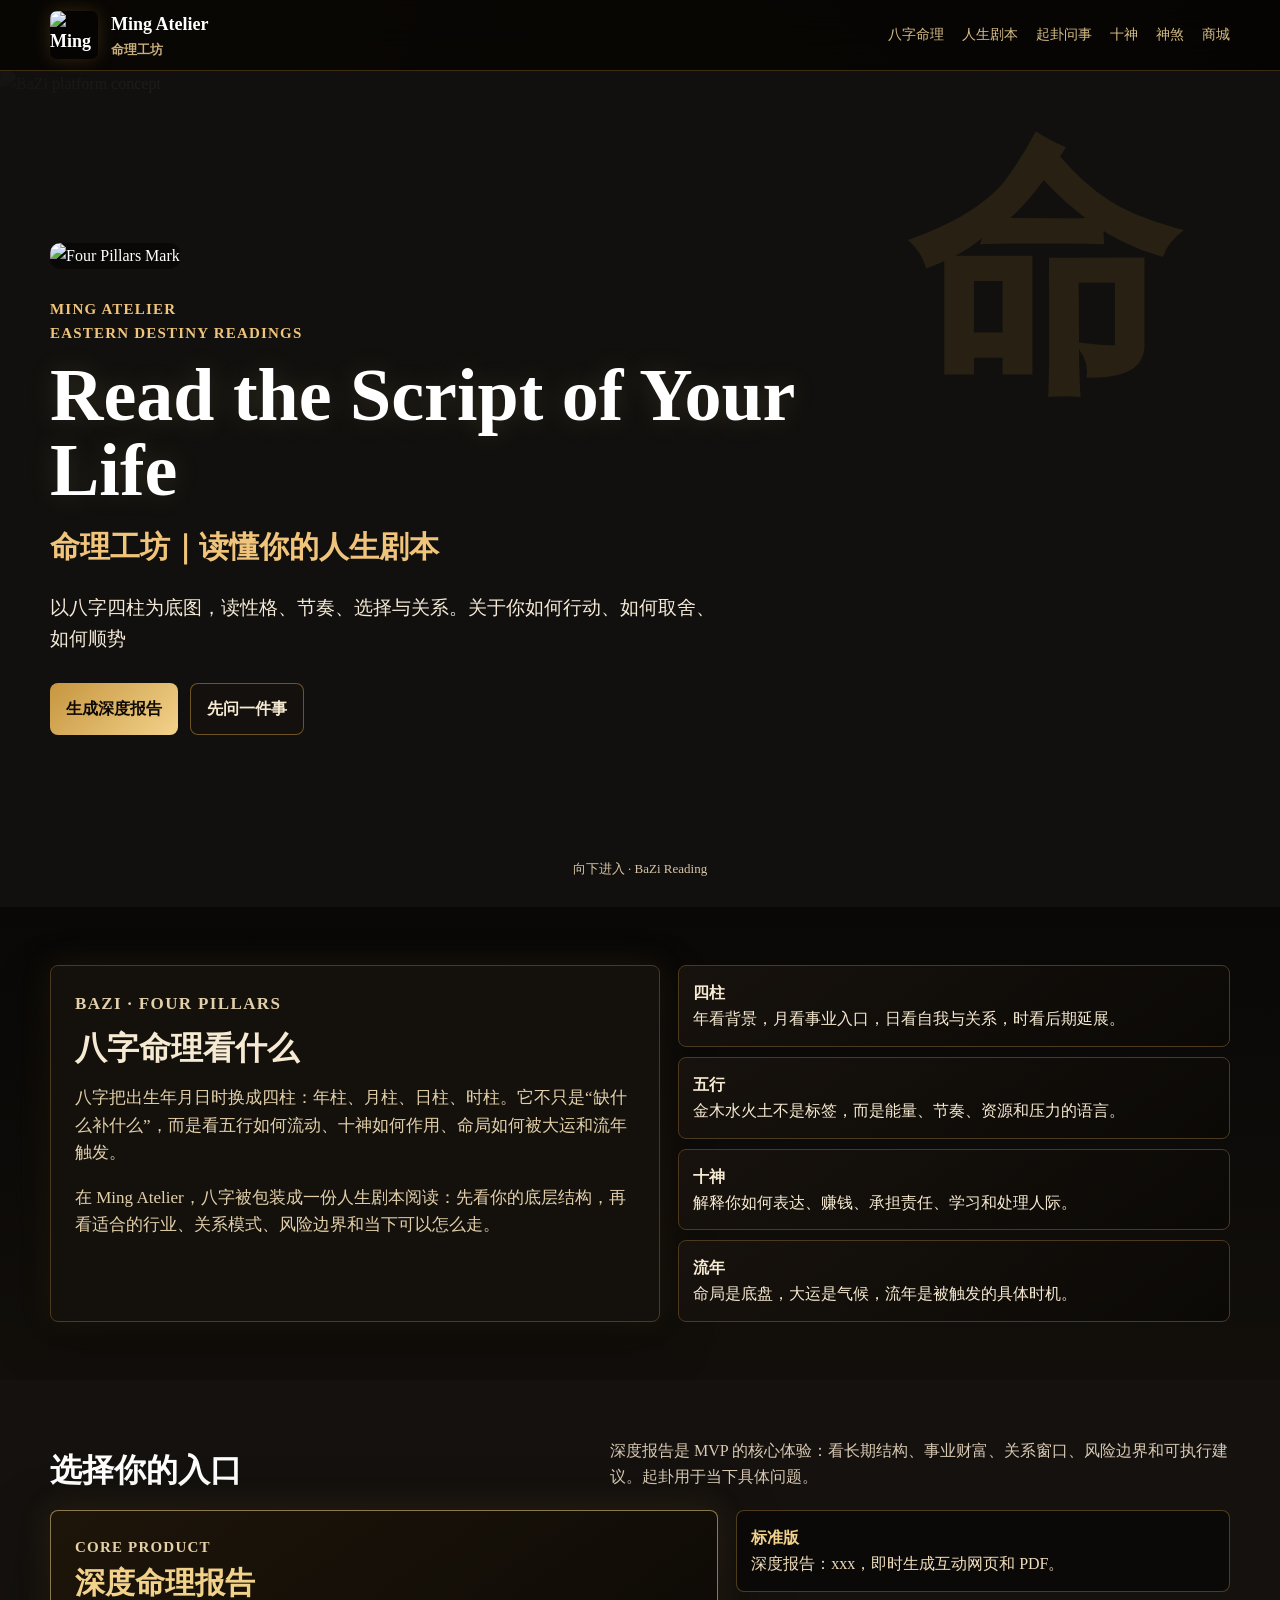
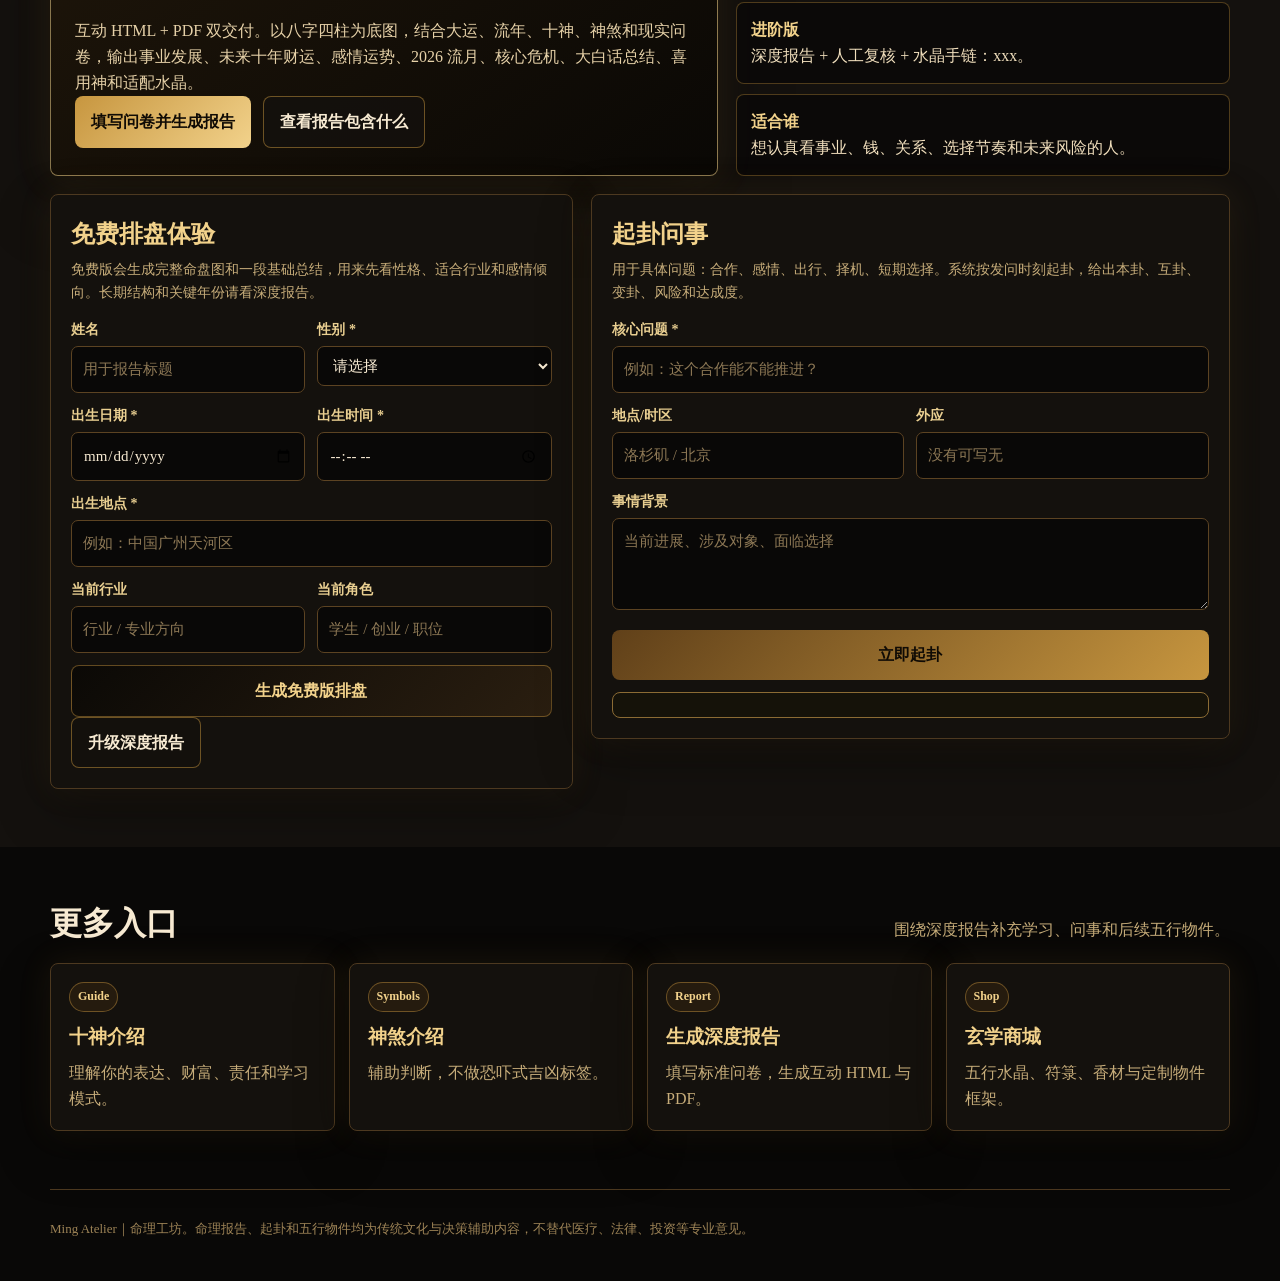
==== auto_report_app/static/index.html @ daffe499 "Polish divination and deep report entry" ====
<!doctype html>
<html lang="zh-CN">
<head>
  <meta charset="utf-8" />
  <meta name="viewport" content="width=device-width, initial-scale=1" />
  <title>Ming Atelier｜命理工坊</title>
  <style>
    :root{
      --ink:#f7ead2;--muted:#c7ad7a;--paper:#090807;--panel:#14110d;--line:#4d3920;
      --gold:#c7963f;--gold2:#f2d28b;--gold3:#7d5b28;--night:#050403;
      --shadow:0 20px 52px rgba(0,0,0,.34),0 0 34px rgba(199,150,63,.1)
    }
    *{box-sizing:border-box}html{scroll-behavior:smooth}
    body{margin:0;color:var(--ink);font-family:"Songti SC","STSong","Kaiti SC","KaiTi","Yu Mincho",serif;line-height:1.62;background:
      radial-gradient(circle at 20% 0%,rgba(199,150,63,.16),transparent 32%),
      radial-gradient(circle at 86% 18%,rgba(242,210,139,.08),transparent 28%),
      var(--paper)}
    a{color:inherit;text-decoration:none}.shell{width:min(1180px,calc(100% - 32px));margin:0 auto}
    .top{position:sticky;top:0;z-index:20;background:rgba(5,4,3,.86);backdrop-filter:blur(16px);border-bottom:1px solid rgba(199,150,63,.28)}
    .nav{min-height:70px;display:flex;align-items:center;justify-content:space-between;gap:18px}
    .brand{display:flex;align-items:center;gap:13px;font-weight:850;color:#fff;font-size:18px}.brand img{width:48px;height:48px;object-fit:contain;border-radius:7px;background:#050403;box-shadow:0 0 18px rgba(199,150,63,.22)}.brand small{display:block;color:var(--muted);font-size:13px}
    .links{display:flex;gap:18px;font-size:14px;color:#d9bf86}.links a:hover{color:var(--gold2)}
    .btn{border:0;border-radius:8px;min-height:46px;padding:12px 16px;display:inline-flex;align-items:center;justify-content:center;font:inherit;font-weight:850;cursor:pointer;transition:transform .24s ease,box-shadow .24s ease,border-color .24s ease}.btn:hover{transform:translateY(-2px);box-shadow:0 12px 28px rgba(199,150,63,.22)}.primary{background:linear-gradient(135deg,var(--gold),var(--gold2));color:#100b05}.secondary{background:rgba(20,17,13,.86);color:#f7ead2;border:1px solid rgba(199,150,63,.5)}.dark{background:linear-gradient(135deg,#0b0906,#2a1e10);color:#f2d28b;border:1px solid rgba(199,150,63,.45)}.warn{background:linear-gradient(135deg,#604019,#c7963f);color:#100b05}.btn:disabled{opacity:.62;cursor:not-allowed}
    .hero{min-height:720px;position:relative;overflow:hidden;background:#11100e;color:#fff}
    .hero:before{content:"";position:absolute;inset:0;background:linear-gradient(90deg,rgba(17,16,14,.96),rgba(17,16,14,.78) 48%,rgba(17,16,14,.18));z-index:1}
    .hero:after{content:"命";position:absolute;right:8%;top:8%;font-size:270px;line-height:1;color:rgba(185,138,58,.13);z-index:1;font-weight:900}
    .hero-bg{position:absolute;inset:0;width:100%;height:100%;object-fit:cover;opacity:.58;animation:slowVision 18s ease-in-out infinite alternate}
    .hero-inner{position:relative;z-index:2;min-height:720px;display:flex;align-items:center}
    .hero-copy{max-width:760px;animation:riseIn .9s ease both}.mark{width:92px;height:92px;object-fit:contain;border-radius:10px;background:#090807;margin-bottom:28px;animation:floatSigil 4.8s ease-in-out infinite}
    .eyebrow{margin:0 0 12px;color:#f0c47a;font-weight:850;font-size:15px;text-transform:uppercase;letter-spacing:.08em}
    h1{margin:0;font-size:74px;line-height:1.02;letter-spacing:0;font-family:"Songti SC","STSong","Kaiti SC","KaiTi",serif;text-shadow:0 0 28px rgba(242,210,139,.15)}.cn-title{margin:14px 0 0;font-size:30px;color:#f0c47a;font-weight:700}.lead{max-width:680px;margin:22px 0 28px;color:#f5ead8;font-size:19px}
    .actions{display:flex;gap:12px;flex-wrap:wrap}.scroll-hint{position:absolute;z-index:2;left:50%;bottom:28px;transform:translateX(-50%);color:#d7c5a7;font-size:13px}
    section{padding:58px 0}.section-head{display:flex;justify-content:space-between;align-items:end;gap:20px;margin-bottom:20px}h2{font-size:32px;line-height:1.18;margin:0}.section-head p{margin:0;max-width:620px;color:var(--muted)}
    .intro-band{background:linear-gradient(180deg,#090807,#120f0b)}
    .intro-grid{display:grid;grid-template-columns:1.05fr .95fr;gap:18px;align-items:stretch}
    .intro-panel,.window,.card,.record-panel{background:var(--panel);border:1px solid var(--line);border-radius:8px;box-shadow:var(--shadow)}
    .intro-panel{padding:24px}.intro-panel p{color:#e3d0aa;font-size:17px}.principles{display:grid;gap:10px}.principles div{padding:14px;border:1px solid var(--line);border-radius:8px;background:linear-gradient(145deg,#17120d,#0b0906);color:#f7ead2;transition:transform .24s ease,border-color .24s ease}.principles div:hover{transform:translateY(-3px);border-color:var(--gold)}
    .experience{background:#14110e;color:#fff;position:relative;overflow:hidden}.experience:before{content:"";position:absolute;inset:0;background:url('/assets/bazi-standalone-site-concept.png') center/cover;opacity:.18}.experience>.shell{position:relative;z-index:1}.experience .section-head p{color:#d8c9b4}
    .deep-spotlight{display:grid;grid-template-columns:1.15fr .85fr;gap:18px;align-items:stretch;margin-bottom:18px}.deep-main{padding:24px;border:1px solid rgba(242,210,139,.54);border-radius:8px;background:linear-gradient(145deg,rgba(31,22,10,.96),rgba(10,8,5,.96));box-shadow:0 24px 70px rgba(0,0,0,.42),0 0 34px rgba(199,150,63,.16)}.deep-main h3{margin:0 0 10px;color:#f2d28b;font-size:30px}.deep-main p{margin:0;color:#e6d1a8}.deep-list{display:grid;gap:10px}.deep-list div{padding:14px;border:1px solid rgba(199,150,63,.36);border-radius:8px;background:rgba(9,8,7,.72);color:#f1dfbd}.deep-list b{color:#f2d28b}.windows{display:grid;grid-template-columns:.9fr 1.1fr;gap:18px;align-items:start}.window{padding:20px;color:var(--ink);transition:transform .24s ease,border-color .24s ease}.window:hover{transform:translateY(-4px);border-color:var(--gold)}.window h3{font-size:24px;margin:0 0 6px;color:var(--gold2)}.hint{margin:0 0 14px;color:var(--muted);font-size:14px}
    .fields{display:grid;grid-template-columns:1fr 1fr;gap:12px}.full{grid-column:1/-1}label{display:block;font-weight:780;margin:0 0 5px;font-size:14px;color:#e9cf91}input,select,textarea{width:100%;border:1px solid #5c4322;border-radius:7px;padding:10px 11px;background:#090807;color:#f7ead2;font:inherit;font-size:15px}input::placeholder,textarea::placeholder{color:#8d7855}textarea{min-height:92px;resize:vertical}
    .result,.error{display:none;margin-top:12px;border-radius:8px;padding:12px;font-size:14px}.result{background:#151209;border:1px solid #8b6b34;color:#f2d28b}.error{background:#25100b;border:1px solid #8b4c36;color:#e9b19c}.oracle-output{display:grid;gap:7px}
    .support{display:grid;grid-template-columns:repeat(4,1fr);gap:14px}.card{padding:18px;transition:transform .24s ease,border-color .24s ease}.card:hover{transform:translateY(-4px);border-color:var(--gold)}.tag{display:inline-flex;padding:4px 8px;border-radius:999px;background:#251b0e;color:#f2d28b;border:1px solid rgba(199,150,63,.45);font-weight:800;font-size:12px;margin-bottom:10px}.card h3{margin:0 0 8px;color:#f2d28b}.card p{margin:0;color:var(--muted)}
    .records{display:grid;gap:8px}.record{padding:10px;border:1px solid var(--line);border-radius:7px;background:#0c0906;font-size:14px}.record small{display:block;color:var(--muted)}
    footer{padding:28px 0 42px;color:#9d8356;border-top:1px solid var(--line);font-size:13px}
    @keyframes slowVision{from{transform:scale(1)}to{transform:scale(1.06) translate3d(-1%,0,0)}}@keyframes floatSigil{0%,100%{transform:translateY(0)}50%{transform:translateY(-8px)}}@keyframes riseIn{from{opacity:0;transform:translateY(18px)}to{opacity:1;transform:translateY(0)}}
    @media(max-width:980px){.links{display:none}h1{font-size:48px}.hero,.hero-inner{min-height:620px}.intro-grid,.deep-spotlight,.windows,.support{grid-template-columns:1fr}.fields{grid-template-columns:1fr}.section-head{display:block}.section-head p{margin-top:8px}}
    @media(max-width:620px){.shell{width:calc(100% - 24px)}.hero,.hero-inner{min-height:560px}.brand{font-size:16px}.brand img{width:44px;height:44px}.mark{width:72px;height:72px}h1{font-size:39px}.cn-title{font-size:22px}.lead{font-size:16px}.hero:after{font-size:180px;right:-10%;top:10%}}
  </style>
</head>
<body>
  <header class="top">
    <nav class="shell nav">
      <a class="brand" href="/">
        <img src="/assets/ming-four-pillars-mark.png" alt="Ming Atelier Four Pillars mark">
        <span>Ming Atelier<small>命理工坊</small></span>
      </a>
      <div class="links">
        <a href="#bazi">八字命理</a>
        <a href="#experience">人生剧本</a>
        <a href="#oracle">起卦问事</a>
        <a href="/ten-gods.html">十神</a>
        <a href="/shensha.html">神煞</a>
        <a href="/shop.html">商城</a>
      </div>
    </nav>
  </header>

  <main>
    <section class="hero" id="entry">
      <img class="hero-bg" src="/assets/bazi-standalone-site-concept.png" alt="BaZi platform concept">
      <div class="shell hero-inner">
        <div class="hero-copy">
          <img class="mark" src="/assets/ming-four-pillars-mark.png" alt="Four Pillars Mark">
          <p class="eyebrow">Ming Atelier<br>Eastern Destiny Readings</p>
          <h1>Read the Script of Your Life</h1>
          <div class="cn-title">命理工坊｜读懂你的人生剧本</div>
          <p class="lead">以八字四柱为底图，读性格、节奏、选择与关系。关于你如何行动、如何取舍、如何顺势</p>
          <div class="actions">
            <a class="btn primary" href="/questionnaire.html">生成深度报告</a>
            <a class="btn secondary" href="#oracle">先问一件事</a>
          </div>
        </div>
      </div>
      <div class="scroll-hint">向下进入 · BaZi Reading</div>
    </section>

    <section class="intro-band" id="bazi">
      <div class="shell intro-grid">
        <article class="intro-panel">
          <p class="eyebrow">BaZi · Four Pillars</p>
          <h2>八字命理看什么</h2>
          <p>八字把出生年月日时换成四柱：年柱、月柱、日柱、时柱。它不只是“缺什么补什么”，而是看五行如何流动、十神如何作用、命局如何被大运和流年触发。</p>
          <p>在 Ming Atelier，八字被包装成一份人生剧本阅读：先看你的底层结构，再看适合的行业、关系模式、风险边界和当下可以怎么走。</p>
        </article>
        <div class="principles">
          <div><strong>四柱</strong><br>年看背景，月看事业入口，日看自我与关系，时看后期延展。</div>
          <div><strong>五行</strong><br>金木水火土不是标签，而是能量、节奏、资源和压力的语言。</div>
          <div><strong>十神</strong><br>解释你如何表达、赚钱、承担责任、学习和处理人际。</div>
          <div><strong>流年</strong><br>命局是底盘，大运是气候，流年是被触发的具体时机。</div>
        </div>
      </div>
    </section>

    <section class="experience" id="experience">
      <div class="shell">
        <div class="section-head">
          <h2>选择你的入口</h2>
          <p>深度报告是 MVP 的核心体验：看长期结构、事业财富、关系窗口、风险边界和可执行建议。起卦用于当下具体问题。</p>
        </div>
        <div class="deep-spotlight">
          <article class="deep-main">
            <p class="eyebrow">Core Product</p>
            <h3>深度命理报告</h3>
            <p>互动 HTML + PDF 双交付。以八字四柱为底图，结合大运、流年、十神、神煞和现实问卷，输出事业发展、未来十年财运、感情运势、2026 流月、核心危机、大白话总结、喜用神和适配水晶。</p>
            <div class="actions">
              <a class="btn primary" href="/questionnaire.html">填写问卷并生成报告</a>
              <a class="btn secondary" href="/deep-report.html">查看报告包含什么</a>
            </div>
          </article>
          <div class="deep-list">
            <div><b>标准版</b><br>深度报告：xxx，即时生成互动网页和 PDF。</div>
            <div><b>进阶版</b><br>深度报告 + 人工复核 + 水晶手链：xxx。</div>
            <div><b>适合谁</b><br>想认真看事业、钱、关系、选择节奏和未来风险的人。</div>
          </div>
        </div>
        <div class="windows">
          <div class="window">
            <h3>免费排盘体验</h3>
            <p class="hint">免费版会生成完整命盘图和一段基础总结，用来先看性格、适合行业和感情倾向。长期结构和关键年份请看深度报告。</p>
            <form id="reportForm" class="fields">
              <div><label>姓名</label><input name="name" placeholder="用于报告标题"></div>
              <div><label>性别 *</label><select name="gender" required><option value="">请选择</option><option>男</option><option>女</option></select></div>
              <div><label>出生日期 *</label><input type="date" name="birthDate" required></div>
              <div><label>出生时间 *</label><input type="time" name="birthTime" step="60" required></div>
              <div class="full"><label>出生地点 *</label><input name="birthPlace" required placeholder="例如：中国广州天河区"></div>
              <div><label>当前行业</label><input name="industry" placeholder="行业 / 专业方向"></div>
              <div><label>当前角色</label><input name="role" placeholder="学生 / 创业 / 职位"></div>
              <button id="reportSubmit" class="btn dark full" type="submit">生成免费版排盘</button>
            </form>
            <div class="error" id="reportError"></div>
            <div class="result" id="reportResult">
              <a id="pdfLink" href="#" target="_blank" rel="noopener">打开 / 下载免费版 PDF</a><br>
              <a id="chartLink" href="#" target="_blank" rel="noopener">查看命盘图</a>
            </div>
            <div class="actions">
              <a class="btn secondary" href="/questionnaire.html">升级深度报告</a>
            </div>
          </div>

          <div class="window" id="oracle">
            <h3>起卦问事</h3>
            <p class="hint">用于具体问题：合作、感情、出行、择机、短期选择。系统按发问时刻起卦，给出本卦、互卦、变卦、风险和达成度。</p>
            <form id="oracleForm" class="fields">
              <div class="full"><label>核心问题 *</label><input name="question" required placeholder="例如：这个合作能不能推进？"></div>
              <div><label>地点/时区</label><input name="location" placeholder="洛杉矶 / 北京"></div>
              <div><label>外应</label><input name="omen" placeholder="没有可写无"></div>
              <div class="full"><label>事情背景</label><textarea name="background" placeholder="当前进展、涉及对象、面临选择"></textarea></div>
              <button id="oracleSubmit" class="btn warn full" type="submit">立即起卦</button>
            </form>
            <div class="error" id="oracleError"></div>
            <div class="result oracle-output" id="oracleResult"></div>
          </div>
        </div>
      </div>
    </section>

    <section>
      <div class="shell">
        <div class="section-head">
          <h2>更多入口</h2>
          <p>围绕深度报告补充学习、问事和后续五行物件。</p>
        </div>
        <div class="support">
          <a class="card" href="/ten-gods.html"><span class="tag">Guide</span><h3>十神介绍</h3><p>理解你的表达、财富、责任和学习模式。</p></a>
          <a class="card" href="/shensha.html"><span class="tag">Symbols</span><h3>神煞介绍</h3><p>辅助判断，不做恐吓式吉凶标签。</p></a>
          <a class="card" href="/questionnaire.html"><span class="tag">Report</span><h3>生成深度报告</h3><p>填写标准问卷，生成互动 HTML 与 PDF。</p></a>
          <a class="card" href="/shop.html"><span class="tag">Shop</span><h3>玄学商城</h3><p>五行水晶、符箓、香材与定制物件框架。</p></a>
        </div>
      </div>
    </section>

  </main>

  <footer class="shell">Ming Atelier｜命理工坊。命理报告、起卦和五行物件均为传统文化与决策辅助内容，不替代医疗、法律、投资等专业意见。</footer>

  <script>
    const $ = id => document.getElementById(id);
    async function postJson(url, payload) {
      const res = await fetch(url, { method: 'POST', headers: { 'Content-Type': 'application/json' }, body: JSON.stringify(payload) });
      const data = await res.json();
      if (!res.ok || !data.ok) throw new Error(data.error || '请求失败');
      return data;
    }
    $('reportForm').addEventListener('submit', async e => {
      e.preventDefault();
      $('reportError').style.display = 'none';
      $('reportResult').style.display = 'none';
      $('reportSubmit').disabled = true;
      $('reportSubmit').textContent = '生成中...';
      const payload = Object.fromEntries(new FormData(e.target).entries());
      payload.calendar = '阳历';
      try {
        const data = await postJson('/api/report', payload);
        $('pdfLink').href = data.pdfUrl;
        $('chartLink').href = data.chartUrl;
        $('reportResult').style.display = 'block';
      } catch (err) {
        $('reportError').textContent = err.message;
        $('reportError').style.display = 'block';
      } finally {
        $('reportSubmit').disabled = false;
        $('reportSubmit').textContent = '生成免费版排盘';
      }
    });
    $('oracleForm').addEventListener('submit', async e => {
      e.preventDefault();
      $('oracleError').style.display = 'none';
      $('oracleResult').style.display = 'none';
      $('oracleSubmit').disabled = true;
      $('oracleSubmit').textContent = '起卦中...';
      try {
        const data = await postJson('/api/divination', Object.fromEntries(new FormData(e.target).entries()));
        const r = data.result;
        const esc = value => String(value || '').replace(/[&<>"']/g, m => ({'&':'&amp;','<':'&lt;','>':'&gt;','"':'&quot;',"'":'&#39;'}[m]));
        const list = items => (items || []).map(item => `<li>${esc(item)}</li>`).join('');
        $('oracleResult').innerHTML = `<strong>判断：${esc(r.verdict)}｜${esc(r.verdictTone)}</strong><span>${esc(r.summary)}</span><span>卦象：${esc(r.baseHexagram)}，${esc(r.movingLine)}爻动，互卦${esc(r.mutualHexagram)}，变${esc(r.changedHexagram)}</span><span>体用：${esc(r.body)} / ${esc(r.use)}；${esc(r.relation)}。${esc(r.relationText)}</span><span>达成度：${esc(r.success)}；风险：${esc(r.risk)}；置信度：${esc(r.confidence)}</span><span>行动窗口：${esc(r.actionWindow)}</span><span>${esc(r.questionReading||r.summary)}</span><b>行动建议</b><ul>${list(r.advice)}</ul><b>风险边界</b><ul>${list(r.riskPoints)}</ul>`;
        $('oracleResult').style.display = 'grid';
      } catch (err) {
        $('oracleError').textContent = err.message;
        $('oracleError').style.display = 'block';
      } finally {
        $('oracleSubmit').disabled = false;
        $('oracleSubmit').textContent = '立即起卦';
      }
    });
  </script>
</body>
</html>
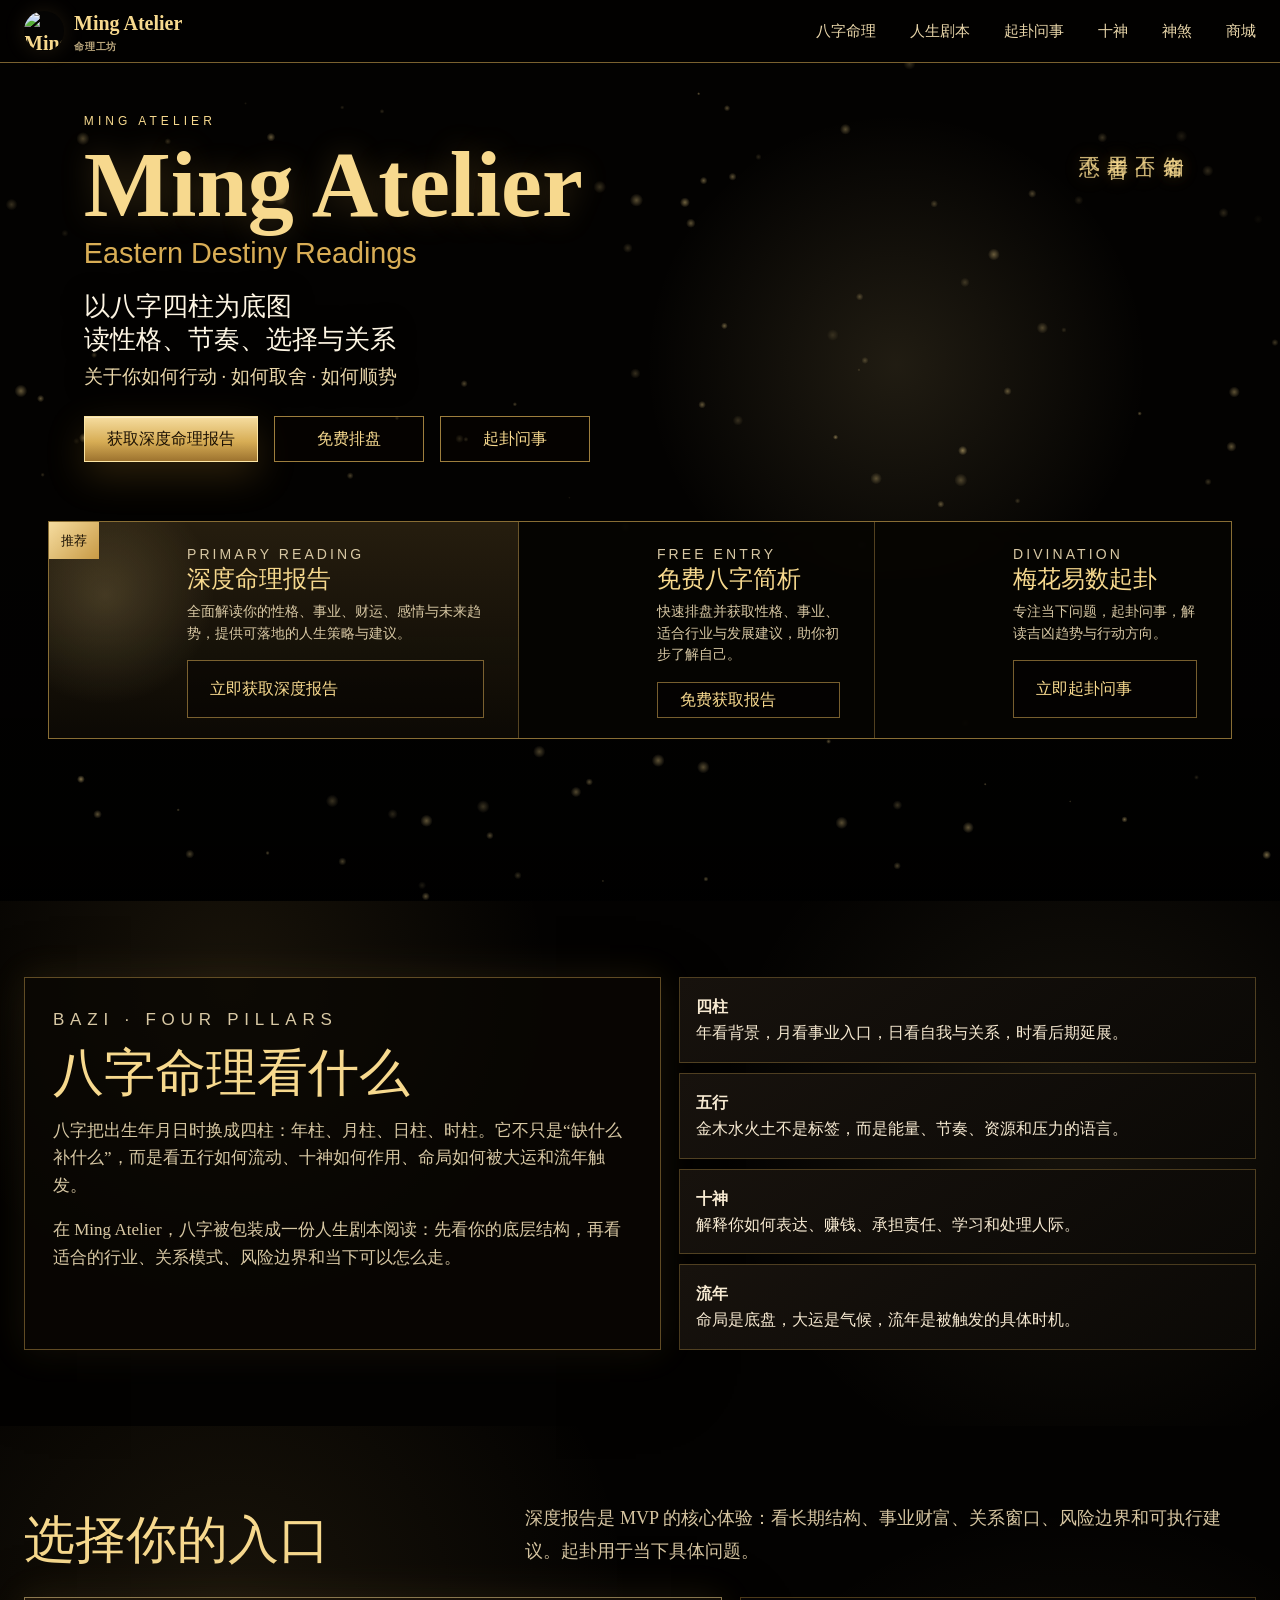
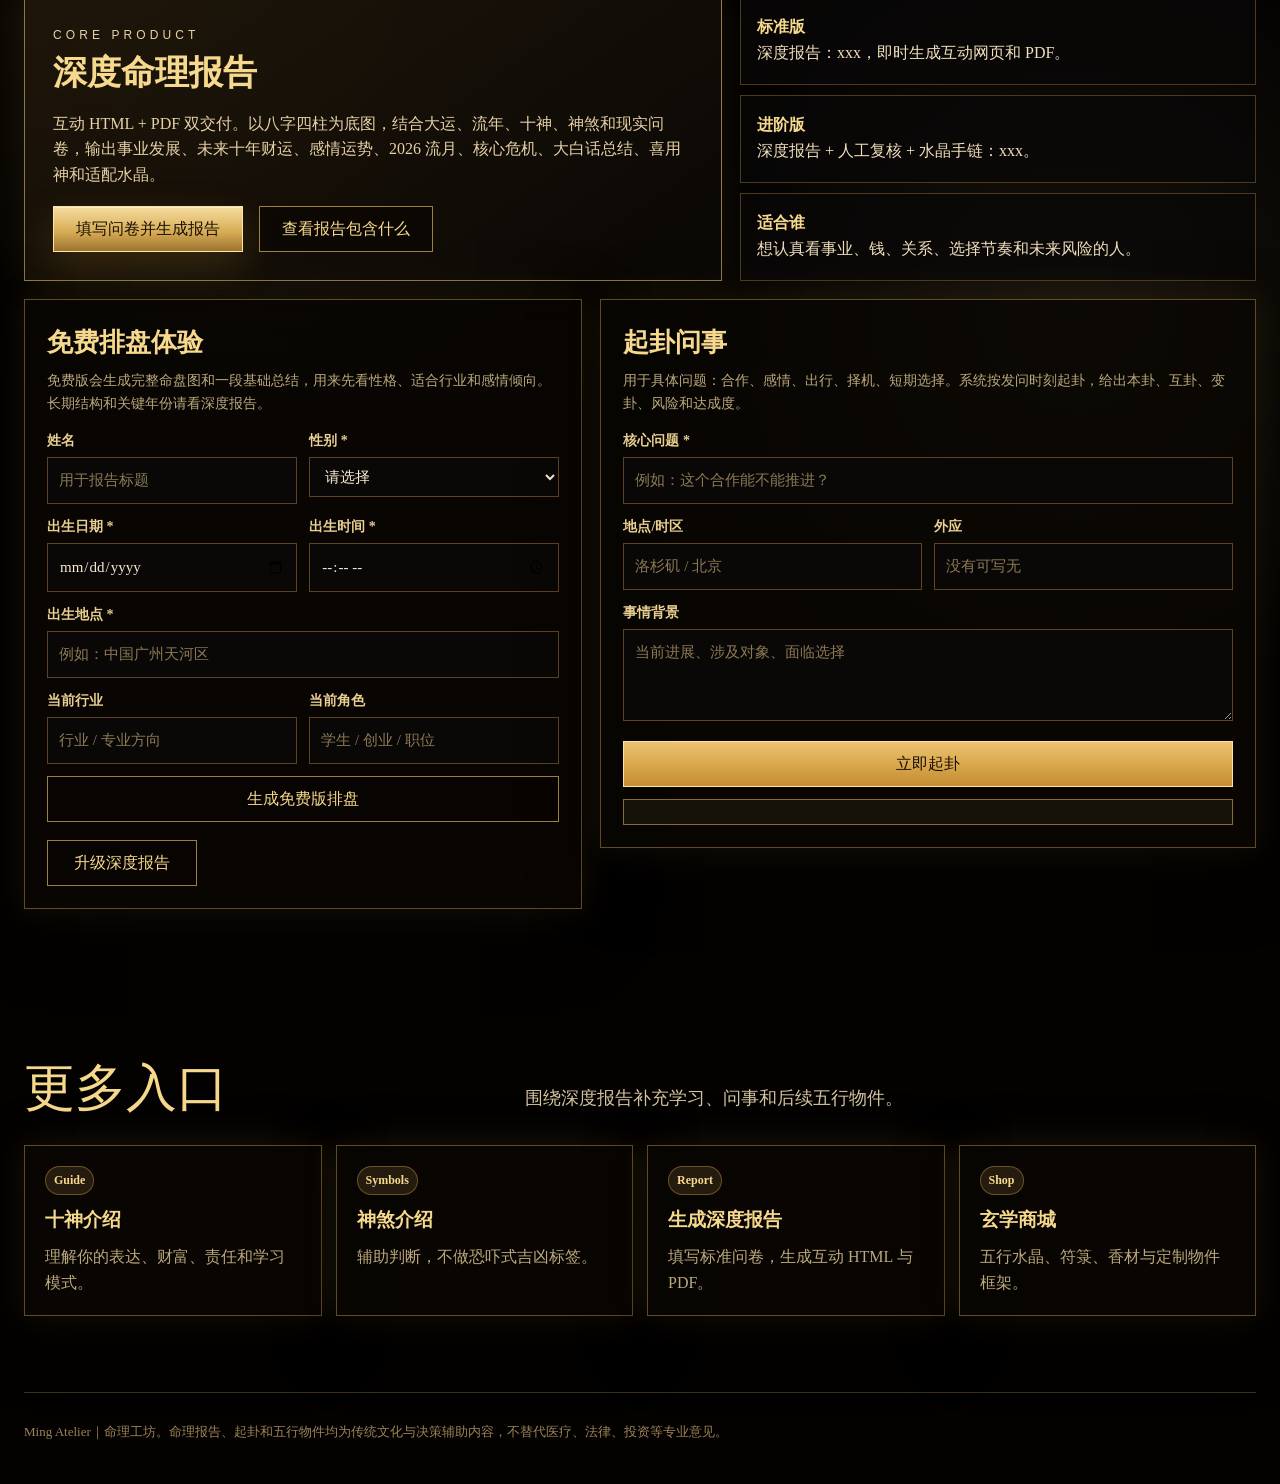
==== commit f5f14478: "Update Ming Atelier MVP visual design" ====
--- a/auto_report_app/static/index.html
+++ b/auto_report_app/static/index.html
@@ -5,46 +5,18 @@
   <meta name="viewport" content="width=device-width, initial-scale=1" />
   <title>Ming Atelier｜命理工坊</title>
   <style>
-    :root{
-      --ink:#f7ead2;--muted:#c7ad7a;--paper:#090807;--panel:#14110d;--line:#4d3920;
-      --gold:#c7963f;--gold2:#f2d28b;--gold3:#7d5b28;--night:#050403;
-      --shadow:0 20px 52px rgba(0,0,0,.34),0 0 34px rgba(199,150,63,.1)
-    }
-    *{box-sizing:border-box}html{scroll-behavior:smooth}
-    body{margin:0;color:var(--ink);font-family:"Songti SC","STSong","Kaiti SC","KaiTi","Yu Mincho",serif;line-height:1.62;background:
-      radial-gradient(circle at 20% 0%,rgba(199,150,63,.16),transparent 32%),
-      radial-gradient(circle at 86% 18%,rgba(242,210,139,.08),transparent 28%),
-      var(--paper)}
-    a{color:inherit;text-decoration:none}.shell{width:min(1180px,calc(100% - 32px));margin:0 auto}
-    .top{position:sticky;top:0;z-index:20;background:rgba(5,4,3,.86);backdrop-filter:blur(16px);border-bottom:1px solid rgba(199,150,63,.28)}
-    .nav{min-height:70px;display:flex;align-items:center;justify-content:space-between;gap:18px}
-    .brand{display:flex;align-items:center;gap:13px;font-weight:850;color:#fff;font-size:18px}.brand img{width:48px;height:48px;object-fit:contain;border-radius:7px;background:#050403;box-shadow:0 0 18px rgba(199,150,63,.22)}.brand small{display:block;color:var(--muted);font-size:13px}
-    .links{display:flex;gap:18px;font-size:14px;color:#d9bf86}.links a:hover{color:var(--gold2)}
-    .btn{border:0;border-radius:8px;min-height:46px;padding:12px 16px;display:inline-flex;align-items:center;justify-content:center;font:inherit;font-weight:850;cursor:pointer;transition:transform .24s ease,box-shadow .24s ease,border-color .24s ease}.btn:hover{transform:translateY(-2px);box-shadow:0 12px 28px rgba(199,150,63,.22)}.primary{background:linear-gradient(135deg,var(--gold),var(--gold2));color:#100b05}.secondary{background:rgba(20,17,13,.86);color:#f7ead2;border:1px solid rgba(199,150,63,.5)}.dark{background:linear-gradient(135deg,#0b0906,#2a1e10);color:#f2d28b;border:1px solid rgba(199,150,63,.45)}.warn{background:linear-gradient(135deg,#604019,#c7963f);color:#100b05}.btn:disabled{opacity:.62;cursor:not-allowed}
-    .hero{min-height:720px;position:relative;overflow:hidden;background:#11100e;color:#fff}
-    .hero:before{content:"";position:absolute;inset:0;background:linear-gradient(90deg,rgba(17,16,14,.96),rgba(17,16,14,.78) 48%,rgba(17,16,14,.18));z-index:1}
-    .hero:after{content:"命";position:absolute;right:8%;top:8%;font-size:270px;line-height:1;color:rgba(185,138,58,.13);z-index:1;font-weight:900}
-    .hero-bg{position:absolute;inset:0;width:100%;height:100%;object-fit:cover;opacity:.58;animation:slowVision 18s ease-in-out infinite alternate}
-    .hero-inner{position:relative;z-index:2;min-height:720px;display:flex;align-items:center}
-    .hero-copy{max-width:760px;animation:riseIn .9s ease both}.mark{width:92px;height:92px;object-fit:contain;border-radius:10px;background:#090807;margin-bottom:28px;animation:floatSigil 4.8s ease-in-out infinite}
-    .eyebrow{margin:0 0 12px;color:#f0c47a;font-weight:850;font-size:15px;text-transform:uppercase;letter-spacing:.08em}
-    h1{margin:0;font-size:74px;line-height:1.02;letter-spacing:0;font-family:"Songti SC","STSong","Kaiti SC","KaiTi",serif;text-shadow:0 0 28px rgba(242,210,139,.15)}.cn-title{margin:14px 0 0;font-size:30px;color:#f0c47a;font-weight:700}.lead{max-width:680px;margin:22px 0 28px;color:#f5ead8;font-size:19px}
-    .actions{display:flex;gap:12px;flex-wrap:wrap}.scroll-hint{position:absolute;z-index:2;left:50%;bottom:28px;transform:translateX(-50%);color:#d7c5a7;font-size:13px}
-    section{padding:58px 0}.section-head{display:flex;justify-content:space-between;align-items:end;gap:20px;margin-bottom:20px}h2{font-size:32px;line-height:1.18;margin:0}.section-head p{margin:0;max-width:620px;color:var(--muted)}
-    .intro-band{background:linear-gradient(180deg,#090807,#120f0b)}
-    .intro-grid{display:grid;grid-template-columns:1.05fr .95fr;gap:18px;align-items:stretch}
-    .intro-panel,.window,.card,.record-panel{background:var(--panel);border:1px solid var(--line);border-radius:8px;box-shadow:var(--shadow)}
-    .intro-panel{padding:24px}.intro-panel p{color:#e3d0aa;font-size:17px}.principles{display:grid;gap:10px}.principles div{padding:14px;border:1px solid var(--line);border-radius:8px;background:linear-gradient(145deg,#17120d,#0b0906);color:#f7ead2;transition:transform .24s ease,border-color .24s ease}.principles div:hover{transform:translateY(-3px);border-color:var(--gold)}
-    .experience{background:#14110e;color:#fff;position:relative;overflow:hidden}.experience:before{content:"";position:absolute;inset:0;background:url('/assets/bazi-standalone-site-concept.png') center/cover;opacity:.18}.experience>.shell{position:relative;z-index:1}.experience .section-head p{color:#d8c9b4}
-    .deep-spotlight{display:grid;grid-template-columns:1.15fr .85fr;gap:18px;align-items:stretch;margin-bottom:18px}.deep-main{padding:24px;border:1px solid rgba(242,210,139,.54);border-radius:8px;background:linear-gradient(145deg,rgba(31,22,10,.96),rgba(10,8,5,.96));box-shadow:0 24px 70px rgba(0,0,0,.42),0 0 34px rgba(199,150,63,.16)}.deep-main h3{margin:0 0 10px;color:#f2d28b;font-size:30px}.deep-main p{margin:0;color:#e6d1a8}.deep-list{display:grid;gap:10px}.deep-list div{padding:14px;border:1px solid rgba(199,150,63,.36);border-radius:8px;background:rgba(9,8,7,.72);color:#f1dfbd}.deep-list b{color:#f2d28b}.windows{display:grid;grid-template-columns:.9fr 1.1fr;gap:18px;align-items:start}.window{padding:20px;color:var(--ink);transition:transform .24s ease,border-color .24s ease}.window:hover{transform:translateY(-4px);border-color:var(--gold)}.window h3{font-size:24px;margin:0 0 6px;color:var(--gold2)}.hint{margin:0 0 14px;color:var(--muted);font-size:14px}
-    .fields{display:grid;grid-template-columns:1fr 1fr;gap:12px}.full{grid-column:1/-1}label{display:block;font-weight:780;margin:0 0 5px;font-size:14px;color:#e9cf91}input,select,textarea{width:100%;border:1px solid #5c4322;border-radius:7px;padding:10px 11px;background:#090807;color:#f7ead2;font:inherit;font-size:15px}input::placeholder,textarea::placeholder{color:#8d7855}textarea{min-height:92px;resize:vertical}
-    .result,.error{display:none;margin-top:12px;border-radius:8px;padding:12px;font-size:14px}.result{background:#151209;border:1px solid #8b6b34;color:#f2d28b}.error{background:#25100b;border:1px solid #8b4c36;color:#e9b19c}.oracle-output{display:grid;gap:7px}
-    .support{display:grid;grid-template-columns:repeat(4,1fr);gap:14px}.card{padding:18px;transition:transform .24s ease,border-color .24s ease}.card:hover{transform:translateY(-4px);border-color:var(--gold)}.tag{display:inline-flex;padding:4px 8px;border-radius:999px;background:#251b0e;color:#f2d28b;border:1px solid rgba(199,150,63,.45);font-weight:800;font-size:12px;margin-bottom:10px}.card h3{margin:0 0 8px;color:#f2d28b}.card p{margin:0;color:var(--muted)}
-    .records{display:grid;gap:8px}.record{padding:10px;border:1px solid var(--line);border-radius:7px;background:#0c0906;font-size:14px}.record small{display:block;color:var(--muted)}
-    footer{padding:28px 0 42px;color:#9d8356;border-top:1px solid var(--line);font-size:13px}
-    @keyframes slowVision{from{transform:scale(1)}to{transform:scale(1.06) translate3d(-1%,0,0)}}@keyframes floatSigil{0%,100%{transform:translateY(0)}50%{transform:translateY(-8px)}}@keyframes riseIn{from{opacity:0;transform:translateY(18px)}to{opacity:1;transform:translateY(0)}}
-    @media(max-width:980px){.links{display:none}h1{font-size:48px}.hero,.hero-inner{min-height:620px}.intro-grid,.deep-spotlight,.windows,.support{grid-template-columns:1fr}.fields{grid-template-columns:1fr}.section-head{display:block}.section-head p{margin-top:8px}}
-    @media(max-width:620px){.shell{width:calc(100% - 24px)}.hero,.hero-inner{min-height:560px}.brand{font-size:16px}.brand img{width:44px;height:44px}.mark{width:72px;height:72px}h1{font-size:39px}.cn-title{font-size:22px}.lead{font-size:16px}.hero:after{font-size:180px;right:-10%;top:10%}}
+    :root{--gold:#d8ad55;--gold2:#f7d98e;--gold3:#8f6828;--paper:#030201;--panel:#100c06;--line:#4c3515;--ink:#f8ecd1;--muted:#bca87d;--shadow:0 24px 70px rgba(0,0,0,.42),0 0 34px rgba(216,173,85,.12)}
+    *{box-sizing:border-box}html{scroll-behavior:smooth}body{margin:0;overflow-x:hidden;color:var(--ink);background:var(--paper);font-family:"Songti SC","STSong","Noto Serif SC","Source Han Serif SC","Kaiti SC","KaiTi",serif;line-height:1.62}a{color:inherit;text-decoration:none}.shell{width:min(1392px,calc(100% - 48px));margin:0 auto}
+    .top{position:sticky;top:0;z-index:30;background:rgba(3,2,1,.82);backdrop-filter:blur(18px);border-bottom:1px solid rgba(216,173,85,.56)}.nav{min-height:62px;display:flex;align-items:center;justify-content:space-between;gap:20px}.brand{display:flex;align-items:center;gap:10px;color:var(--gold2);font-size:20px;font-weight:700}.brand img{width:40px;height:40px;object-fit:contain;border-radius:50%;background:#050403;box-shadow:0 0 22px rgba(216,173,85,.14)}.brand small{display:block;color:var(--muted);font-family:Optima,"Avenir Next",Arial,sans-serif;font-size:10px;letter-spacing:.08em;text-transform:uppercase}.links{display:flex;gap:34px;color:#ead7aa;font-size:15px}.links a{position:relative}.links a:after{content:"";position:absolute;left:0;right:0;bottom:-18px;height:2px;background:var(--gold2);transform:scaleX(0);transition:transform .18s ease}.links a:hover:after{transform:scaleX(1)}
+    .btn{position:relative;min-height:46px;min-width:150px;padding:0 22px;display:inline-flex;align-items:center;justify-content:center;overflow:hidden;border:1px solid rgba(216,173,85,.72);background:rgba(7,4,1,.6);color:var(--gold2);font:inherit;font-size:16px;cursor:pointer;transition:transform .18s ease,border-color .18s ease,box-shadow .18s ease}.btn:hover{transform:translateY(-2px);border-color:var(--gold2);box-shadow:0 14px 36px rgba(216,173,85,.16)}.primary,.gold{color:#1b1003;border-color:rgba(255,232,166,.95);background:linear-gradient(180deg,#f6dda0,#d7ad55 56%,#9d732f);box-shadow:0 14px 38px rgba(180,132,44,.24),inset 0 1px 0 rgba(255,255,255,.38)}.secondary,.dark{background:rgba(7,4,1,.58);color:var(--gold2)}.warn{color:#1b1003;border-color:rgba(255,232,166,.95);background:linear-gradient(180deg,#ecc36e,#c58d31)}.btn:disabled{opacity:.62;cursor:not-allowed}
+    .hero{position:relative;min-height:calc(100dvh - 62px);padding:0 24px 0;overflow:hidden;color:#fff;background:#030201}.hero:before,.hero:after{content:"";position:absolute;inset:0;pointer-events:none}.hero:before{z-index:0;background:linear-gradient(90deg,rgba(3,2,1,.98),rgba(3,2,1,.88) 31%,rgba(3,2,1,.24) 58%,rgba(3,2,1,.68)),url("/assets/ming-hero-v2.png") center/cover no-repeat;animation:slowVision 18s ease-in-out infinite alternate}.hero:after{z-index:1;background:radial-gradient(circle at 70% 36%,rgba(247,217,142,.12),transparent 24%),linear-gradient(180deg,rgba(0,0,0,.04),rgba(0,0,0,.1) 54%,rgba(0,0,0,.86))}.stars{position:absolute;inset:0;z-index:2;pointer-events:none}.hero-inner{position:relative;z-index:3;display:grid;grid-template-columns:minmax(620px,.9fr) minmax(320px,1fr);gap:28px;min-height:430px;align-items:center;padding-top:18px}.hero-copy{max-width:760px;padding-left:clamp(12px,2.8vw,44px);animation:riseIn .9s ease both}.mark{display:none}.eyebrow{margin:0 0 12px;color:var(--gold2);font-family:Optima,"Avenir Next",Arial,sans-serif;font-size:12px;letter-spacing:.34em;text-transform:uppercase}.hero h1{margin:0;color:var(--gold2);font-size:clamp(74px,7.2vw,116px);font-weight:600;line-height:.92;letter-spacing:0;white-space:nowrap;text-shadow:0 0 32px rgba(216,173,85,.24)}.cn-title{margin:10px 0 18px;color:var(--gold);font-family:Optima,"Avenir Next",Arial,sans-serif;font-size:clamp(23px,2.25vw,34px);line-height:1.08}.lead{max-width:690px;margin:22px 0 28px;display:grid;gap:8px;color:#fff7e5;font-size:clamp(22px,2vw,32px);line-height:1.28;font-weight:520;text-shadow:0 0 22px rgba(0,0,0,.62)}.lead small{display:block;color:#ead7aa;font-size:clamp(18px,1.45vw,25px)}.actions{display:flex;gap:16px;flex-wrap:wrap;margin-top:18px}.vertical-seal{position:absolute;z-index:4;right:4%;top:18%;display:grid;gap:6px;color:rgba(247,217,142,.8);font-size:21px;line-height:1.05;writing-mode:vertical-rl;text-shadow:0 0 20px rgba(216,173,85,.22)}.scroll-hint{display:none}
+    .entries{position:relative;z-index:4;display:grid;grid-template-columns:1.32fr 1fr 1fr;margin:28px 0 0;border:1px solid rgba(216,173,85,.62);background:rgba(7,5,2,.84);backdrop-filter:blur(18px)}.entry{position:relative;min-height:176px;padding:22px 34px 20px;display:grid;grid-template-columns:82px minmax(0,1fr);grid-template-rows:auto auto auto 1fr;column-gap:22px;border-right:1px solid rgba(216,173,85,.36);overflow:hidden;transition:background .22s ease,box-shadow .22s ease}.entry:last-child{border-right:0}.entry:hover{background:rgba(216,173,85,.06);box-shadow:inset 0 0 46px rgba(216,173,85,.08)}.entry.featured{background:radial-gradient(circle at 12% 34%,rgba(247,217,142,.18),transparent 25%),linear-gradient(180deg,rgba(216,173,85,.12),rgba(0,0,0,0)),rgba(16,12,6,.7)}.entry.featured:before{content:"推荐";position:absolute;left:0;top:0;padding:8px 12px;color:#1a1003;background:linear-gradient(135deg,#f6dda0,#c89a45);font-size:13px}.entry-visual{grid-column:1;grid-row:1/5;width:76px;height:76px;background:center/contain no-repeat;animation:smallTurn 20s linear infinite}.entry.featured .entry-visual{background-image:url("/assets/icon-deep-report.png")}.entry.free .entry-visual{background-image:url("/assets/icon-free-bazi.png")}.entry.oracle .entry-visual{background-image:url("/assets/icon-divination.png")}.entry-label{grid-column:2;margin:0 0 8px;color:var(--gold);font-family:Optima,"Avenir Next",Arial,sans-serif;font-size:11px;letter-spacing:.22em;text-transform:uppercase}.entry h2{grid-column:2;margin:0 0 9px;color:var(--gold2);font-size:clamp(24px,1.85vw,32px);line-height:1.1;font-weight:520}.entry p{grid-column:2;max-width:470px;margin:0;color:#d8c8a4;font-size:14px;line-height:1.55}.entry-link{grid-column:2;margin-top:16px;min-height:36px;padding:0 22px;display:inline-flex;align-items:center;color:var(--gold2);border:1px solid rgba(216,173,85,.54);background:rgba(3,2,1,.42)}
+    section{padding:76px 0}.section-head{display:grid;grid-template-columns:minmax(280px,.5fr) minmax(360px,.82fr);gap:56px;align-items:end;margin-bottom:30px}h2{margin:0;color:var(--gold2);font-size:clamp(38px,4vw,70px);line-height:1.06;font-weight:560}.section-head p{margin:0;color:#d6c5a1;font-size:18px;line-height:1.8}.intro-band,.experience{background:radial-gradient(circle at 18% 16%,rgba(216,173,85,.1),transparent 28%),radial-gradient(circle at 84% 42%,rgba(247,217,142,.08),transparent 32%),#030201}.intro-grid{display:grid;grid-template-columns:1.05fr .95fr;gap:18px}.intro-panel,.window,.card{background:rgba(10,7,3,.76);border:1px solid rgba(216,173,85,.42);box-shadow:var(--shadow)}.intro-panel{padding:28px}.intro-panel p{color:#d8c8a4;font-size:17px}.principles{display:grid;gap:10px}.principles div{padding:16px;border:1px solid rgba(216,173,85,.3);background:linear-gradient(145deg,#17120d,#0b0906);color:#f7ead2;transition:transform .24s ease,border-color .24s ease}.principles div:hover{transform:translateY(-3px);border-color:var(--gold)}
+    .deep-spotlight{display:grid;grid-template-columns:1.15fr .85fr;gap:18px;align-items:stretch;margin-bottom:18px}.deep-main{padding:28px;border:1px solid rgba(242,210,139,.54);background:linear-gradient(145deg,rgba(31,22,10,.96),rgba(10,8,5,.96));box-shadow:var(--shadow)}.deep-main h3{margin:0 0 10px;color:var(--gold2);font-size:34px}.deep-main p{margin:0;color:#e6d1a8}.deep-list{display:grid;gap:10px}.deep-list div{padding:16px;border:1px solid rgba(199,150,63,.36);background:rgba(9,8,7,.72);color:#f1dfbd}.deep-list b{color:var(--gold2)}.windows{display:grid;grid-template-columns:.92fr 1.08fr;gap:18px;align-items:start}.window{padding:22px;color:var(--ink);transition:transform .24s ease,border-color .24s ease}.window:hover{transform:translateY(-4px);border-color:var(--gold)}.window h3{font-size:26px;margin:0 0 6px;color:var(--gold2)}.hint{margin:0 0 14px;color:var(--muted);font-size:14px}.fields{display:grid;grid-template-columns:1fr 1fr;gap:12px}.full{grid-column:1/-1}label{display:block;font-weight:780;margin:0 0 5px;font-size:14px;color:#e9cf91}input,select,textarea{width:100%;border:1px solid #5c4322;border-radius:0;padding:10px 11px;background:#090807;color:#f7ead2;font:inherit;font-size:15px}input::placeholder,textarea::placeholder{color:#8d7855}textarea{min-height:92px;resize:vertical}.result,.error{display:none;margin-top:12px;padding:12px;font-size:14px}.result{background:#151209;border:1px solid #8b6b34;color:var(--gold2)}.error{background:#25100b;border:1px solid #8b4c36;color:#e9b19c}.oracle-output{display:grid;gap:7px}
+    .support{display:grid;grid-template-columns:repeat(4,1fr);gap:14px}.card{padding:20px;transition:transform .24s ease,border-color .24s ease}.card:hover{transform:translateY(-4px);border-color:var(--gold)}.tag{display:inline-flex;padding:4px 8px;border-radius:999px;background:#251b0e;color:var(--gold2);border:1px solid rgba(199,150,63,.45);font-weight:800;font-size:12px;margin-bottom:10px}.card h3{margin:0 0 8px;color:var(--gold2)}.card p{margin:0;color:var(--muted)}footer{padding:28px 0 42px;color:#9d8356;border-top:1px solid rgba(216,173,85,.28);font-size:13px}
+    @keyframes slowVision{from{transform:scale(1.012) translate3d(0,0,0)}to{transform:scale(1.055) translate3d(-12px,-8px,0)}}@keyframes riseIn{from{opacity:0;transform:translateY(18px)}to{opacity:1;transform:translateY(0)}}@keyframes smallTurn{from{transform:rotate(0)}to{transform:rotate(360deg)}}
+    @media(max-width:980px){.links{display:none}.shell{width:calc(100% - 36px)}.hero{min-height:auto;padding:0 18px 34px}.hero .shell{width:100%}.hero-inner{grid-template-columns:1fr;min-height:540px;padding-top:20px}.hero-copy{min-width:0;padding-left:0}.hero h1{font-size:clamp(56px,15vw,82px);line-height:.95;white-space:normal}.hero h1 span{display:block}.lead{font-size:24px}.entries,.intro-grid,.deep-spotlight,.windows,.support,.section-head{grid-template-columns:1fr}.entry{border-right:0;border-bottom:1px solid rgba(216,173,85,.32)}.entry:last-child{border-bottom:0}.vertical-seal{display:none}.fields{grid-template-columns:1fr}.section-head{gap:20px}}
+    @media(max-width:620px){.shell{width:calc(100% - 24px)}.brand{font-size:18px}.brand img{width:38px;height:38px}.hero-inner{min-height:520px}.lead{font-size:21px}.lead small{font-size:17px}.btn,.primary{width:100%;min-width:0}.entry{grid-template-columns:1fr;padding:28px 22px}.entry-visual{grid-column:1;grid-row:auto;width:58px;height:58px}.entry-label,.entry h2,.entry p,.entry-link{grid-column:1}h2{font-size:40px}}
   </style>
 </head>
 <body>
@@ -67,21 +39,51 @@
 
   <main>
     <section class="hero" id="entry">
-      <img class="hero-bg" src="/assets/bazi-standalone-site-concept.png" alt="BaZi platform concept">
+      <canvas class="stars" id="stars" aria-hidden="true"></canvas>
       <div class="shell hero-inner">
         <div class="hero-copy">
-          <img class="mark" src="/assets/ming-four-pillars-mark.png" alt="Four Pillars Mark">
-          <p class="eyebrow">Ming Atelier<br>Eastern Destiny Readings</p>
-          <h1>Read the Script of Your Life</h1>
-          <div class="cn-title">命理工坊｜读懂你的人生剧本</div>
-          <p class="lead">以八字四柱为底图，读性格、节奏、选择与关系。关于你如何行动、如何取舍、如何顺势</p>
+          <p class="eyebrow">MING ATELIER</p>
+          <h1><span>Ming</span> <span>Atelier</span></h1>
+          <div class="cn-title">Eastern Destiny Readings</div>
+          <p class="lead">以八字四柱为底图<br>读性格、节奏、选择与关系<small>关于你如何行动 · 如何取舍 · 如何顺势</small></p>
           <div class="actions">
-            <a class="btn primary" href="/questionnaire.html">生成深度报告</a>
-            <a class="btn secondary" href="#oracle">先问一件事</a>
-          </div>
-        </div>
-      </div>
-      <div class="scroll-hint">向下进入 · BaZi Reading</div>
+            <a class="btn primary" href="/questionnaire.html">获取深度命理报告</a>
+            <a class="btn secondary" href="#free-report">免费排盘</a>
+            <a class="btn secondary" href="#oracle">起卦问事</a>
+          </div>
+        </div>
+        <div class="vertical-seal" aria-hidden="true">
+          <span>知命者</span>
+          <span>不占</span>
+          <span>善用者</span>
+          <span>不惑</span>
+        </div>
+      </div>
+      <div class="shell">
+        <div class="entries" aria-label="Ming Atelier entries">
+          <article class="entry featured">
+            <div class="entry-visual" aria-hidden="true"></div>
+            <p class="entry-label">PRIMARY READING</p>
+            <h2>深度命理报告</h2>
+            <p>全面解读你的性格、事业、财运、感情与未来趋势，提供可落地的人生策略与建议。</p>
+            <a class="entry-link" href="/questionnaire.html">立即获取深度报告</a>
+          </article>
+          <article class="entry free">
+            <div class="entry-visual" aria-hidden="true"></div>
+            <p class="entry-label">FREE ENTRY</p>
+            <h2>免费八字简析</h2>
+            <p>快速排盘并获取性格、事业、适合行业与发展建议，助你初步了解自己。</p>
+            <a class="entry-link" href="#free-report">免费获取报告</a>
+          </article>
+          <article class="entry oracle">
+            <div class="entry-visual" aria-hidden="true"></div>
+            <p class="entry-label">DIVINATION</p>
+            <h2>梅花易数起卦</h2>
+            <p>专注当下问题，起卦问事，解读吉凶趋势与行动方向。</p>
+            <a class="entry-link" href="#oracle">立即起卦问事</a>
+          </article>
+        </div>
+      </div>
     </section>
 
     <section class="intro-band" id="bazi">
@@ -124,7 +126,7 @@
           </div>
         </div>
         <div class="windows">
-          <div class="window">
+          <div class="window" id="free-report">
             <h3>免费排盘体验</h3>
             <p class="hint">免费版会生成完整命盘图和一段基础总结，用来先看性格、适合行业和感情倾向。长期结构和关键年份请看深度报告。</p>
             <form id="reportForm" class="fields">
@@ -184,6 +186,59 @@
   <footer class="shell">Ming Atelier｜命理工坊。命理报告、起卦和五行物件均为传统文化与决策辅助内容，不替代医疗、法律、投资等专业意见。</footer>
 
   <script>
+    const starCanvas = document.getElementById('stars');
+    if (starCanvas) {
+      const ctx = starCanvas.getContext('2d');
+      let particles = [];
+      let width = 0;
+      let height = 0;
+      const dpr = Math.min(window.devicePixelRatio || 1, 2);
+      function resetStars() {
+        const rect = starCanvas.parentElement.getBoundingClientRect();
+        width = rect.width;
+        height = rect.height;
+        starCanvas.width = Math.floor(width * dpr);
+        starCanvas.height = Math.floor(height * dpr);
+        starCanvas.style.width = `${width}px`;
+        starCanvas.style.height = `${height}px`;
+        ctx.setTransform(dpr, 0, 0, dpr, 0, 0);
+        particles = Array.from({ length: Math.min(145, Math.floor(width / 10)) }, () => ({
+          x: Math.random() * width,
+          y: Math.random() * height,
+          r: Math.random() * 1.05 + 0.24,
+          a: Math.random() * 0.32 + 0.12,
+          s: Math.random() * 0.28 + 0.07,
+          drift: Math.random() * 0.34 - 0.14,
+          phase: Math.random() * Math.PI * 2
+        }));
+      }
+      function drawStars() {
+        ctx.clearRect(0, 0, width, height);
+        const time = performance.now() / 1000;
+        for (const p of particles) {
+          p.y -= p.s;
+          p.x += p.drift + Math.sin(time + p.phase) * 0.05;
+          if (p.y < -14) {
+            p.y = height + 14;
+            p.x = Math.random() * width;
+          }
+          if (p.x < -14) p.x = width + 14;
+          if (p.x > width + 14) p.x = -14;
+          const alpha = p.a + Math.sin(time * 1.6 + p.phase) * 0.08;
+          const glow = ctx.createRadialGradient(p.x, p.y, 0, p.x, p.y, p.r * 5.2);
+          glow.addColorStop(0, `rgba(247,217,142,${alpha})`);
+          glow.addColorStop(1, 'rgba(247,217,142,0)');
+          ctx.fillStyle = glow;
+          ctx.beginPath();
+          ctx.arc(p.x, p.y, p.r * 5.2, 0, Math.PI * 2);
+          ctx.fill();
+        }
+        requestAnimationFrame(drawStars);
+      }
+      window.addEventListener('resize', resetStars);
+      resetStars();
+      drawStars();
+    }
     const $ = id => document.getElementById(id);
     async function postJson(url, payload) {
       const res = await fetch(url, { method: 'POST', headers: { 'Content-Type': 'application/json' }, body: JSON.stringify(payload) });
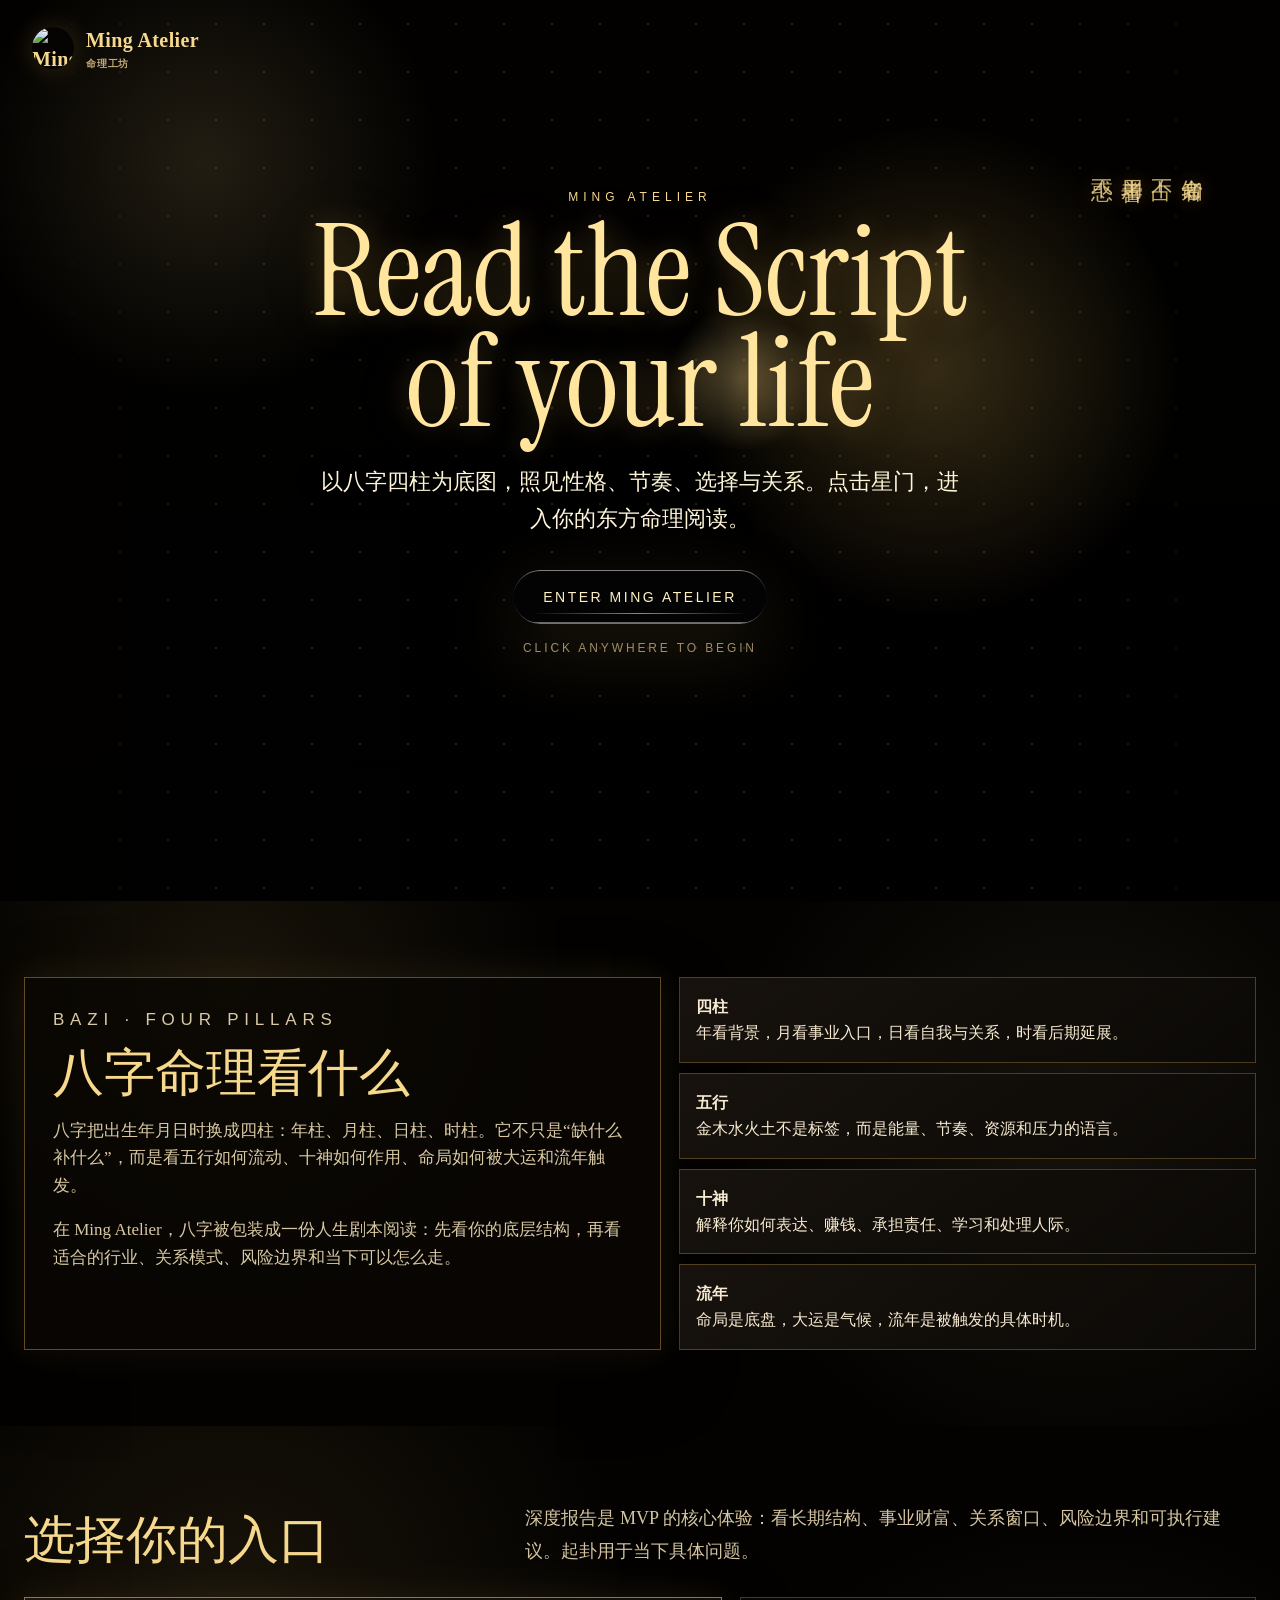
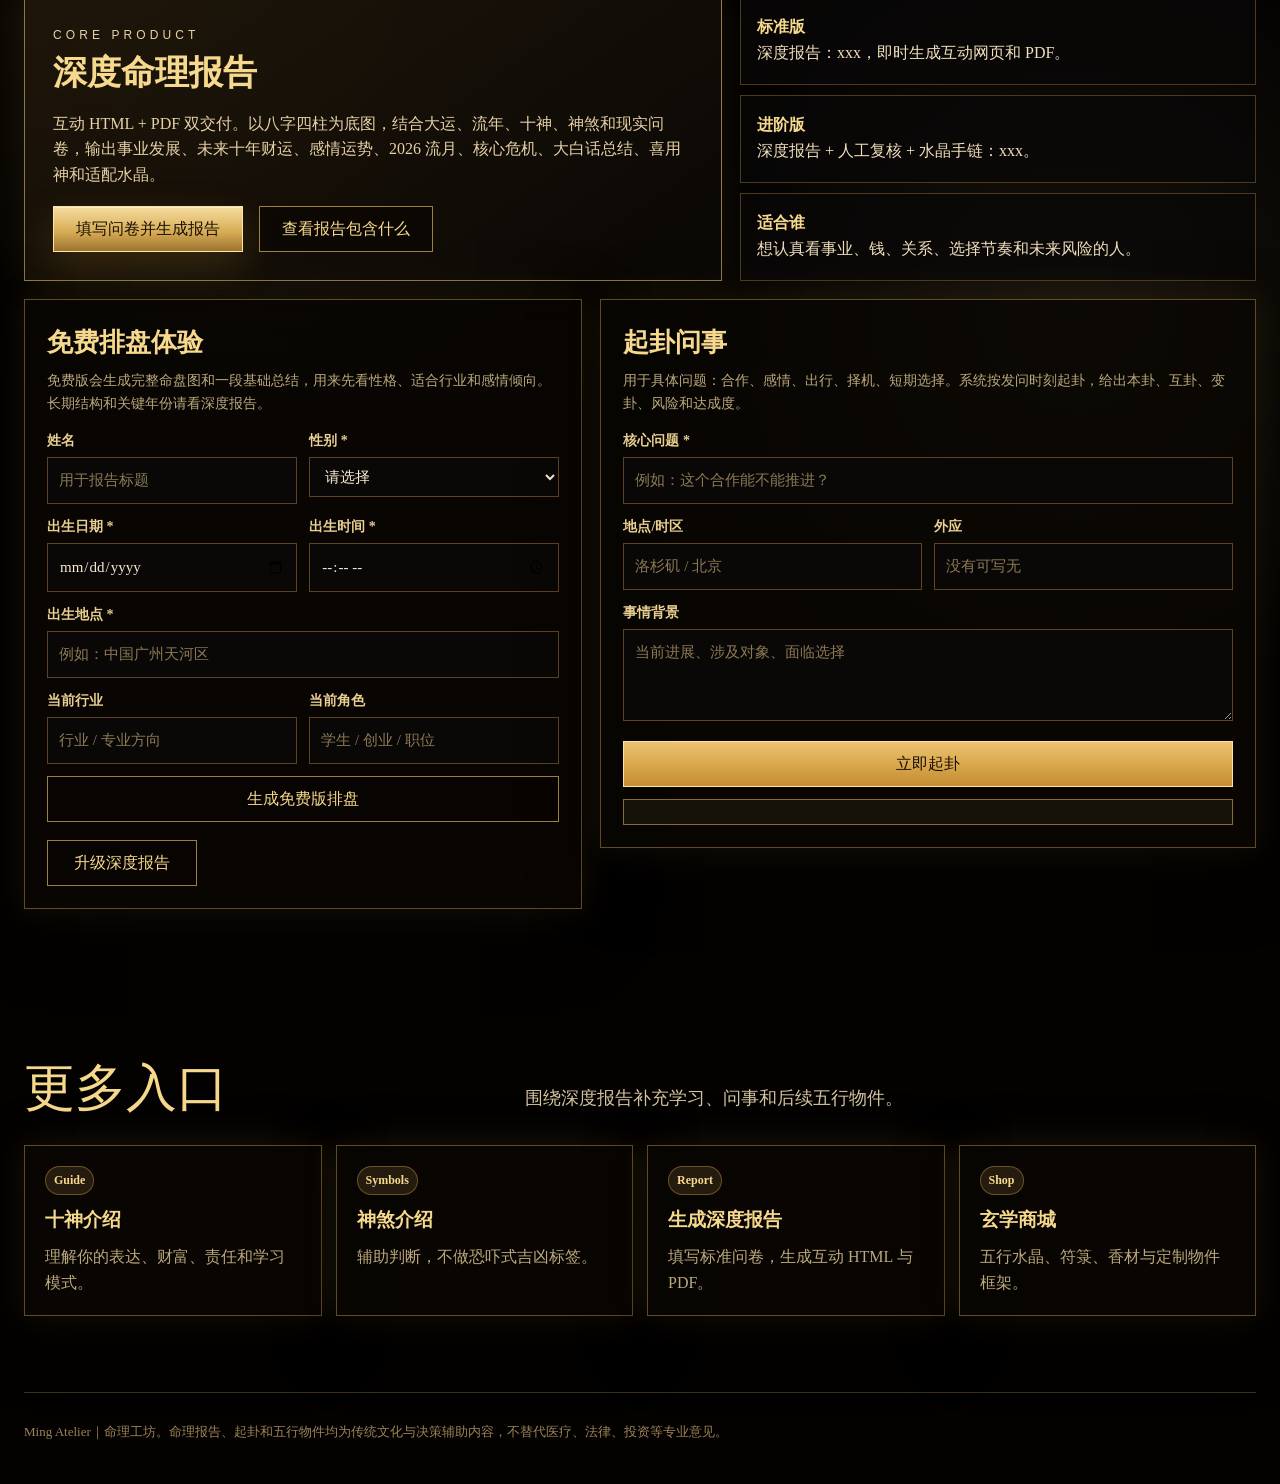
==== commit 41bb4372: "Add cinematic entrance landing" ====
--- a/auto_report_app/static/index.html
+++ b/auto_report_app/static/index.html
@@ -5,8 +5,10 @@
   <meta name="viewport" content="width=device-width, initial-scale=1" />
   <title>Ming Atelier｜命理工坊</title>
   <style>
+    @import url('https://fonts.googleapis.com/css2?family=Instrument+Serif:ital@0;1&display=swap');
     :root{--gold:#d8ad55;--gold2:#f7d98e;--gold3:#8f6828;--paper:#030201;--panel:#100c06;--line:#4c3515;--ink:#f8ecd1;--muted:#bca87d;--shadow:0 24px 70px rgba(0,0,0,.42),0 0 34px rgba(216,173,85,.12)}
     *{box-sizing:border-box}html{scroll-behavior:smooth}body{margin:0;overflow-x:hidden;color:var(--ink);background:var(--paper);font-family:"Songti SC","STSong","Noto Serif SC","Source Han Serif SC","Kaiti SC","KaiTi",serif;line-height:1.62}a{color:inherit;text-decoration:none}.shell{width:min(1392px,calc(100% - 48px));margin:0 auto}
+    body.intro-locked{height:100dvh;overflow:hidden}.portal{position:fixed;inset:0;z-index:2000;display:grid;place-items:center;overflow:hidden;background:#020100;color:#fff;cursor:pointer;isolation:isolate}.portal:before,.portal:after{content:"";position:absolute;inset:0;pointer-events:none}.portal:before{z-index:-3;background:linear-gradient(90deg,rgba(2,1,0,.95),rgba(2,1,0,.56) 45%,rgba(2,1,0,.2)),linear-gradient(180deg,rgba(0,0,0,.02),rgba(0,0,0,.88)),url("/assets/ming-hero-v2.png") center/cover no-repeat;animation:portalBreath 16s ease-in-out infinite alternate}.portal:after{z-index:-2;background:radial-gradient(circle at var(--click-x,58%) var(--click-y,42%),rgba(247,217,142,.3),transparent 8%),radial-gradient(circle at 73% 41%,rgba(216,173,85,.24),transparent 23%),radial-gradient(circle at 16% 18%,rgba(247,217,142,.13),transparent 18%)}.portal-grain{position:absolute;inset:0;z-index:-1;opacity:.38;background-image:radial-gradient(circle,rgba(247,217,142,.38) 0 1px,transparent 1.7px);background-size:48px 48px;mask-image:linear-gradient(90deg,transparent,black 18%,black 82%,transparent);animation:portalDust 9s linear infinite}.portal-brand{position:absolute;left:32px;top:24px;display:flex;align-items:center;gap:12px;color:var(--gold2);font-size:20px;font-weight:700;letter-spacing:.02em}.portal-brand img{width:42px;height:42px;border-radius:50%;background:#050403;box-shadow:0 0 26px rgba(216,173,85,.2)}.portal-brand small{display:block;color:#c6ad76;font-family:Optima,"Avenir Next",Arial,sans-serif;font-size:10px;letter-spacing:.08em;text-transform:uppercase}.portal-content{width:min(960px,calc(100% - 44px));transform:translateY(-3dvh);text-align:center;animation:portalTextIn .9s ease both}.portal-kicker{margin:0 0 10px;color:var(--gold2);font-family:Optima,"Avenir Next",Arial,sans-serif;font-size:12px;letter-spacing:.42em;text-transform:uppercase}.portal h1{margin:0;color:#ffe59e;font-family:"Instrument Serif","Times New Roman",serif;font-size:clamp(64px,10vw,150px);font-weight:400;line-height:.86;letter-spacing:0;text-shadow:0 0 28px rgba(216,173,85,.3),0 0 80px rgba(216,173,85,.14)}.portal-sub{max-width:640px;margin:26px auto 0;color:#fff5d9;font-size:clamp(18px,1.7vw,25px);line-height:1.7;text-shadow:0 0 22px rgba(0,0,0,.72)}.portal-trigger{position:relative;margin-top:32px;min-width:230px;min-height:54px;padding:0 30px;border:0;border-radius:999px;color:#fff1c2;background:rgba(255,255,255,.012);background-blend-mode:luminosity;backdrop-filter:blur(4px);-webkit-backdrop-filter:blur(4px);box-shadow:inset 0 1px 1px rgba(255,255,255,.12),0 24px 80px rgba(216,173,85,.16);font-family:Optima,"Avenir Next",Arial,sans-serif;font-size:14px;letter-spacing:.18em;text-transform:uppercase;cursor:pointer;transition:transform .16s ease,box-shadow .16s ease}.portal-trigger:before{content:"";position:absolute;inset:0;border-radius:inherit;padding:1.4px;background:linear-gradient(180deg,rgba(255,255,255,.45),rgba(255,255,255,.15) 20%,rgba(255,255,255,0) 40%,rgba(255,255,255,0) 60%,rgba(255,255,255,.15) 80%,rgba(255,255,255,.45));-webkit-mask:linear-gradient(#fff 0 0) content-box,linear-gradient(#fff 0 0);-webkit-mask-composite:xor;mask-composite:exclude;pointer-events:none}.portal-trigger:after{content:"";position:absolute;left:18px;right:18px;bottom:10px;height:1px;background:linear-gradient(90deg,transparent,var(--gold2),transparent);opacity:.62}.portal-trigger:hover{transform:translateY(-2px);box-shadow:inset 0 1px 1px rgba(255,255,255,.18),0 28px 90px rgba(216,173,85,.22)}.portal-trigger:active{transform:translateY(1px) scale(.985)}.portal-hint{margin:15px 0 0;color:rgba(242,218,166,.64);font-family:Optima,"Avenir Next",Arial,sans-serif;font-size:12px;letter-spacing:.24em;text-transform:uppercase}.portal-seal{position:absolute;right:6%;top:18%;display:grid;gap:8px;color:rgba(247,217,142,.78);font-size:22px;line-height:1;writing-mode:vertical-rl;text-shadow:0 0 26px rgba(216,173,85,.24)}.portal-ripple,.portal-flare,.portal-line{position:absolute;left:var(--click-x);top:var(--click-y);pointer-events:none;transform:translate(-50%,-50%)}.portal-ripple{width:24px;height:24px;border:1px solid rgba(255,231,166,.95);border-radius:50%;box-shadow:0 0 26px rgba(247,217,142,.8),inset 0 0 14px rgba(247,217,142,.4);animation:portalRipple .82s cubic-bezier(.12,.7,.2,1) forwards}.portal-flare{width:18px;height:18px;border-radius:50%;background:radial-gradient(circle,#fff8d4 0 8%,#f6d680 18%,rgba(216,173,85,.4) 34%,transparent 70%);box-shadow:0 0 34px rgba(247,217,142,.95),0 0 96px rgba(216,173,85,.72);animation:portalFlare .9s ease forwards}.portal-line{width:2px;height:2px;background:rgba(247,217,142,.9);box-shadow:0 0 18px rgba(247,217,142,.82);animation:portalLine .9s ease-out forwards}.portal.entering{cursor:default;background:rgba(2,1,0,0);transition:background .26s ease}.portal.entering .portal-grain{opacity:0;transition:opacity .42s ease}.portal.entering .portal-content,.portal.entering .portal-brand,.portal.entering .portal-seal{animation:portalContentExit .72s ease forwards}.portal.entering:before{animation:portalOpen 1.18s cubic-bezier(.17,.82,.28,1) forwards}.portal.entering:after{animation:portalBloom 1.05s ease forwards}.portal.done{opacity:0;visibility:hidden;pointer-events:none;transition:opacity .34s ease,visibility 0s linear .34s}@keyframes portalBreath{from{transform:scale(1.01) translate3d(0,0,0);filter:saturate(1.02) brightness(.94)}to{transform:scale(1.065) translate3d(-14px,-8px,0);filter:saturate(1.15) brightness(1.06)}}@keyframes portalDust{from{transform:translate3d(0,0,0)}to{transform:translate3d(-48px,-48px,0)}}@keyframes portalTextIn{from{opacity:0;transform:translateY(0)}to{opacity:1;transform:translateY(-3dvh)}}@keyframes portalContentExit{to{opacity:0;transform:translateY(-24px) scale(.98);filter:blur(4px)}}@keyframes portalRipple{to{width:180vmax;height:180vmax;opacity:0;border-width:2px}}@keyframes portalFlare{0%{transform:translate(-50%,-50%) scale(.4);opacity:0}24%{opacity:1}100%{transform:translate(-50%,-50%) scale(26);opacity:0}}@keyframes portalLine{0%{opacity:0;transform:translate(-50%,-50%) rotate(var(--angle)) scaleX(1)}18%{opacity:1}100%{opacity:0;transform:translate(-50%,-50%) rotate(var(--angle)) scaleX(360)}}@keyframes portalBloom{to{background:radial-gradient(circle at var(--click-x) var(--click-y),rgba(255,239,187,.68),rgba(216,173,85,.22) 16%,transparent 42%),rgba(0,0,0,0)}}@keyframes portalOpen{to{clip-path:circle(0 at var(--click-x) var(--click-y));filter:brightness(1.35)}}@media(prefers-reduced-motion:reduce){.portal:before,.portal-grain,.portal-content{animation:none}.portal-ripple,.portal-flare,.portal-line{display:none}.portal.entering .portal-content,.portal.entering .portal-brand,.portal.entering .portal-seal{animation:none;opacity:0}.portal.entering:before,.portal.entering:after{animation:none}}
     .top{position:sticky;top:0;z-index:30;background:rgba(3,2,1,.82);backdrop-filter:blur(18px);border-bottom:1px solid rgba(216,173,85,.56)}.nav{min-height:62px;display:flex;align-items:center;justify-content:space-between;gap:20px}.brand{display:flex;align-items:center;gap:10px;color:var(--gold2);font-size:20px;font-weight:700}.brand img{width:40px;height:40px;object-fit:contain;border-radius:50%;background:#050403;box-shadow:0 0 22px rgba(216,173,85,.14)}.brand small{display:block;color:var(--muted);font-family:Optima,"Avenir Next",Arial,sans-serif;font-size:10px;letter-spacing:.08em;text-transform:uppercase}.links{display:flex;gap:34px;color:#ead7aa;font-size:15px}.links a{position:relative}.links a:after{content:"";position:absolute;left:0;right:0;bottom:-18px;height:2px;background:var(--gold2);transform:scaleX(0);transition:transform .18s ease}.links a:hover:after{transform:scaleX(1)}
     .btn{position:relative;min-height:46px;min-width:150px;padding:0 22px;display:inline-flex;align-items:center;justify-content:center;overflow:hidden;border:1px solid rgba(216,173,85,.72);background:rgba(7,4,1,.6);color:var(--gold2);font:inherit;font-size:16px;cursor:pointer;transition:transform .18s ease,border-color .18s ease,box-shadow .18s ease}.btn:hover{transform:translateY(-2px);border-color:var(--gold2);box-shadow:0 14px 36px rgba(216,173,85,.16)}.primary,.gold{color:#1b1003;border-color:rgba(255,232,166,.95);background:linear-gradient(180deg,#f6dda0,#d7ad55 56%,#9d732f);box-shadow:0 14px 38px rgba(180,132,44,.24),inset 0 1px 0 rgba(255,255,255,.38)}.secondary,.dark{background:rgba(7,4,1,.58);color:var(--gold2)}.warn{color:#1b1003;border-color:rgba(255,232,166,.95);background:linear-gradient(180deg,#ecc36e,#c58d31)}.btn:disabled{opacity:.62;cursor:not-allowed}
     .hero{position:relative;min-height:calc(100dvh - 62px);padding:0 24px 0;overflow:hidden;color:#fff;background:#030201}.hero:before,.hero:after{content:"";position:absolute;inset:0;pointer-events:none}.hero:before{z-index:0;background:linear-gradient(90deg,rgba(3,2,1,.98),rgba(3,2,1,.88) 31%,rgba(3,2,1,.24) 58%,rgba(3,2,1,.68)),url("/assets/ming-hero-v2.png") center/cover no-repeat;animation:slowVision 18s ease-in-out infinite alternate}.hero:after{z-index:1;background:radial-gradient(circle at 70% 36%,rgba(247,217,142,.12),transparent 24%),linear-gradient(180deg,rgba(0,0,0,.04),rgba(0,0,0,.1) 54%,rgba(0,0,0,.86))}.stars{position:absolute;inset:0;z-index:2;pointer-events:none}.hero-inner{position:relative;z-index:3;display:grid;grid-template-columns:minmax(620px,.9fr) minmax(320px,1fr);gap:28px;min-height:430px;align-items:center;padding-top:18px}.hero-copy{max-width:760px;padding-left:clamp(12px,2.8vw,44px);animation:riseIn .9s ease both}.mark{display:none}.eyebrow{margin:0 0 12px;color:var(--gold2);font-family:Optima,"Avenir Next",Arial,sans-serif;font-size:12px;letter-spacing:.34em;text-transform:uppercase}.hero h1{margin:0;color:var(--gold2);font-size:clamp(74px,7.2vw,116px);font-weight:600;line-height:.92;letter-spacing:0;white-space:nowrap;text-shadow:0 0 32px rgba(216,173,85,.24)}.cn-title{margin:10px 0 18px;color:var(--gold);font-family:Optima,"Avenir Next",Arial,sans-serif;font-size:clamp(23px,2.25vw,34px);line-height:1.08}.lead{max-width:690px;margin:22px 0 28px;display:grid;gap:8px;color:#fff7e5;font-size:clamp(22px,2vw,32px);line-height:1.28;font-weight:520;text-shadow:0 0 22px rgba(0,0,0,.62)}.lead small{display:block;color:#ead7aa;font-size:clamp(18px,1.45vw,25px)}.actions{display:flex;gap:16px;flex-wrap:wrap;margin-top:18px}.vertical-seal{position:absolute;z-index:4;right:4%;top:18%;display:grid;gap:6px;color:rgba(247,217,142,.8);font-size:21px;line-height:1.05;writing-mode:vertical-rl;text-shadow:0 0 20px rgba(216,173,85,.22)}.scroll-hint{display:none}
@@ -16,10 +18,30 @@
     .support{display:grid;grid-template-columns:repeat(4,1fr);gap:14px}.card{padding:20px;transition:transform .24s ease,border-color .24s ease}.card:hover{transform:translateY(-4px);border-color:var(--gold)}.tag{display:inline-flex;padding:4px 8px;border-radius:999px;background:#251b0e;color:var(--gold2);border:1px solid rgba(199,150,63,.45);font-weight:800;font-size:12px;margin-bottom:10px}.card h3{margin:0 0 8px;color:var(--gold2)}.card p{margin:0;color:var(--muted)}footer{padding:28px 0 42px;color:#9d8356;border-top:1px solid rgba(216,173,85,.28);font-size:13px}
     @keyframes slowVision{from{transform:scale(1.012) translate3d(0,0,0)}to{transform:scale(1.055) translate3d(-12px,-8px,0)}}@keyframes riseIn{from{opacity:0;transform:translateY(18px)}to{opacity:1;transform:translateY(0)}}@keyframes smallTurn{from{transform:rotate(0)}to{transform:rotate(360deg)}}
     @media(max-width:980px){.links{display:none}.shell{width:calc(100% - 36px)}.hero{min-height:auto;padding:0 18px 34px}.hero .shell{width:100%}.hero-inner{grid-template-columns:1fr;min-height:540px;padding-top:20px}.hero-copy{min-width:0;padding-left:0}.hero h1{font-size:clamp(56px,15vw,82px);line-height:.95;white-space:normal}.hero h1 span{display:block}.lead{font-size:24px}.entries,.intro-grid,.deep-spotlight,.windows,.support,.section-head{grid-template-columns:1fr}.entry{border-right:0;border-bottom:1px solid rgba(216,173,85,.32)}.entry:last-child{border-bottom:0}.vertical-seal{display:none}.fields{grid-template-columns:1fr}.section-head{gap:20px}}
-    @media(max-width:620px){.shell{width:calc(100% - 24px)}.brand{font-size:18px}.brand img{width:38px;height:38px}.hero-inner{min-height:520px}.lead{font-size:21px}.lead small{font-size:17px}.btn,.primary{width:100%;min-width:0}.entry{grid-template-columns:1fr;padding:28px 22px}.entry-visual{grid-column:1;grid-row:auto;width:58px;height:58px}.entry-label,.entry h2,.entry p,.entry-link{grid-column:1}h2{font-size:40px}}
+    @media(max-width:620px){.shell{width:calc(100% - 24px)}.portal-brand{left:20px;top:18px}.portal-content{width:calc(100% - 30px);transform:translateY(-1dvh)}.portal h1{font-size:clamp(54px,18vw,84px);line-height:.9}.portal-sub{font-size:18px}.portal-trigger{width:min(100%,280px)}.portal-seal{display:none}.brand{font-size:18px}.brand img{width:38px;height:38px}.hero-inner{min-height:520px}.lead{font-size:21px}.lead small{font-size:17px}.btn,.primary{width:100%;min-width:0}.entry{grid-template-columns:1fr;padding:28px 22px}.entry-visual{grid-column:1;grid-row:auto;width:58px;height:58px}.entry-label,.entry h2,.entry p,.entry-link{grid-column:1}h2{font-size:40px}}
   </style>
 </head>
-<body>
+<body class="intro-locked">
+  <section class="portal" id="portal" aria-label="Ming Atelier entrance">
+    <div class="portal-grain" aria-hidden="true"></div>
+    <div class="portal-brand">
+      <img src="/assets/ming-four-pillars-mark.png" alt="Ming Atelier mark">
+      <span>Ming Atelier<small>命理工坊</small></span>
+    </div>
+    <div class="portal-content">
+      <p class="portal-kicker">MING ATELIER</p>
+      <h1>Read the Script<br>of your life</h1>
+      <p class="portal-sub">以八字四柱为底图，照见性格、节奏、选择与关系。点击星门，进入你的东方命理阅读。</p>
+      <button class="portal-trigger" id="enterPortal" type="button"><span>Enter Ming Atelier</span></button>
+      <p class="portal-hint">Click anywhere to begin</p>
+    </div>
+    <div class="portal-seal" aria-hidden="true">
+      <span>知命者</span>
+      <span>不占</span>
+      <span>善用者</span>
+      <span>不惑</span>
+    </div>
+  </section>
   <header class="top">
     <nav class="shell nav">
       <a class="brand" href="/">
@@ -186,6 +208,43 @@
   <footer class="shell">Ming Atelier｜命理工坊。命理报告、起卦和五行物件均为传统文化与决策辅助内容，不替代医疗、法律、投资等专业意见。</footer>
 
   <script>
+    const portal = document.getElementById('portal');
+    const enterPortal = document.getElementById('enterPortal');
+    if (portal && enterPortal) {
+      let enteringPortal = false;
+      function enter(e) {
+        if (enteringPortal) return;
+        enteringPortal = true;
+        const point = e.touches && e.touches.length ? e.touches[0] : e;
+        const x = Math.max(0, Math.min(window.innerWidth, point.clientX || window.innerWidth / 2));
+        const y = Math.max(0, Math.min(window.innerHeight, point.clientY || window.innerHeight / 2));
+        portal.style.setProperty('--click-x', `${x}px`);
+        portal.style.setProperty('--click-y', `${y}px`);
+        portal.classList.add('entering');
+        if (navigator.vibrate) navigator.vibrate(18);
+        const ripple = document.createElement('span');
+        ripple.className = 'portal-ripple';
+        const flare = document.createElement('span');
+        flare.className = 'portal-flare';
+        portal.append(ripple, flare);
+        for (let i = 0; i < 16; i += 1) {
+          const line = document.createElement('span');
+          line.className = 'portal-line';
+          line.style.setProperty('--angle', `${i * 22.5}deg`);
+          portal.appendChild(line);
+        }
+        window.setTimeout(() => {
+          document.body.classList.remove('intro-locked');
+          portal.classList.add('done');
+          window.setTimeout(() => portal.remove(), 420);
+        }, 1180);
+      }
+      portal.addEventListener('click', enter);
+      portal.addEventListener('touchstart', enter, { passive: true });
+      enterPortal.addEventListener('keydown', e => {
+        if (e.key === 'Enter' || e.key === ' ') enter({ clientX: window.innerWidth / 2, clientY: window.innerHeight / 2 });
+      });
+    }
     const starCanvas = document.getElementById('stars');
     if (starCanvas) {
       const ctx = starCanvas.getContext('2d');
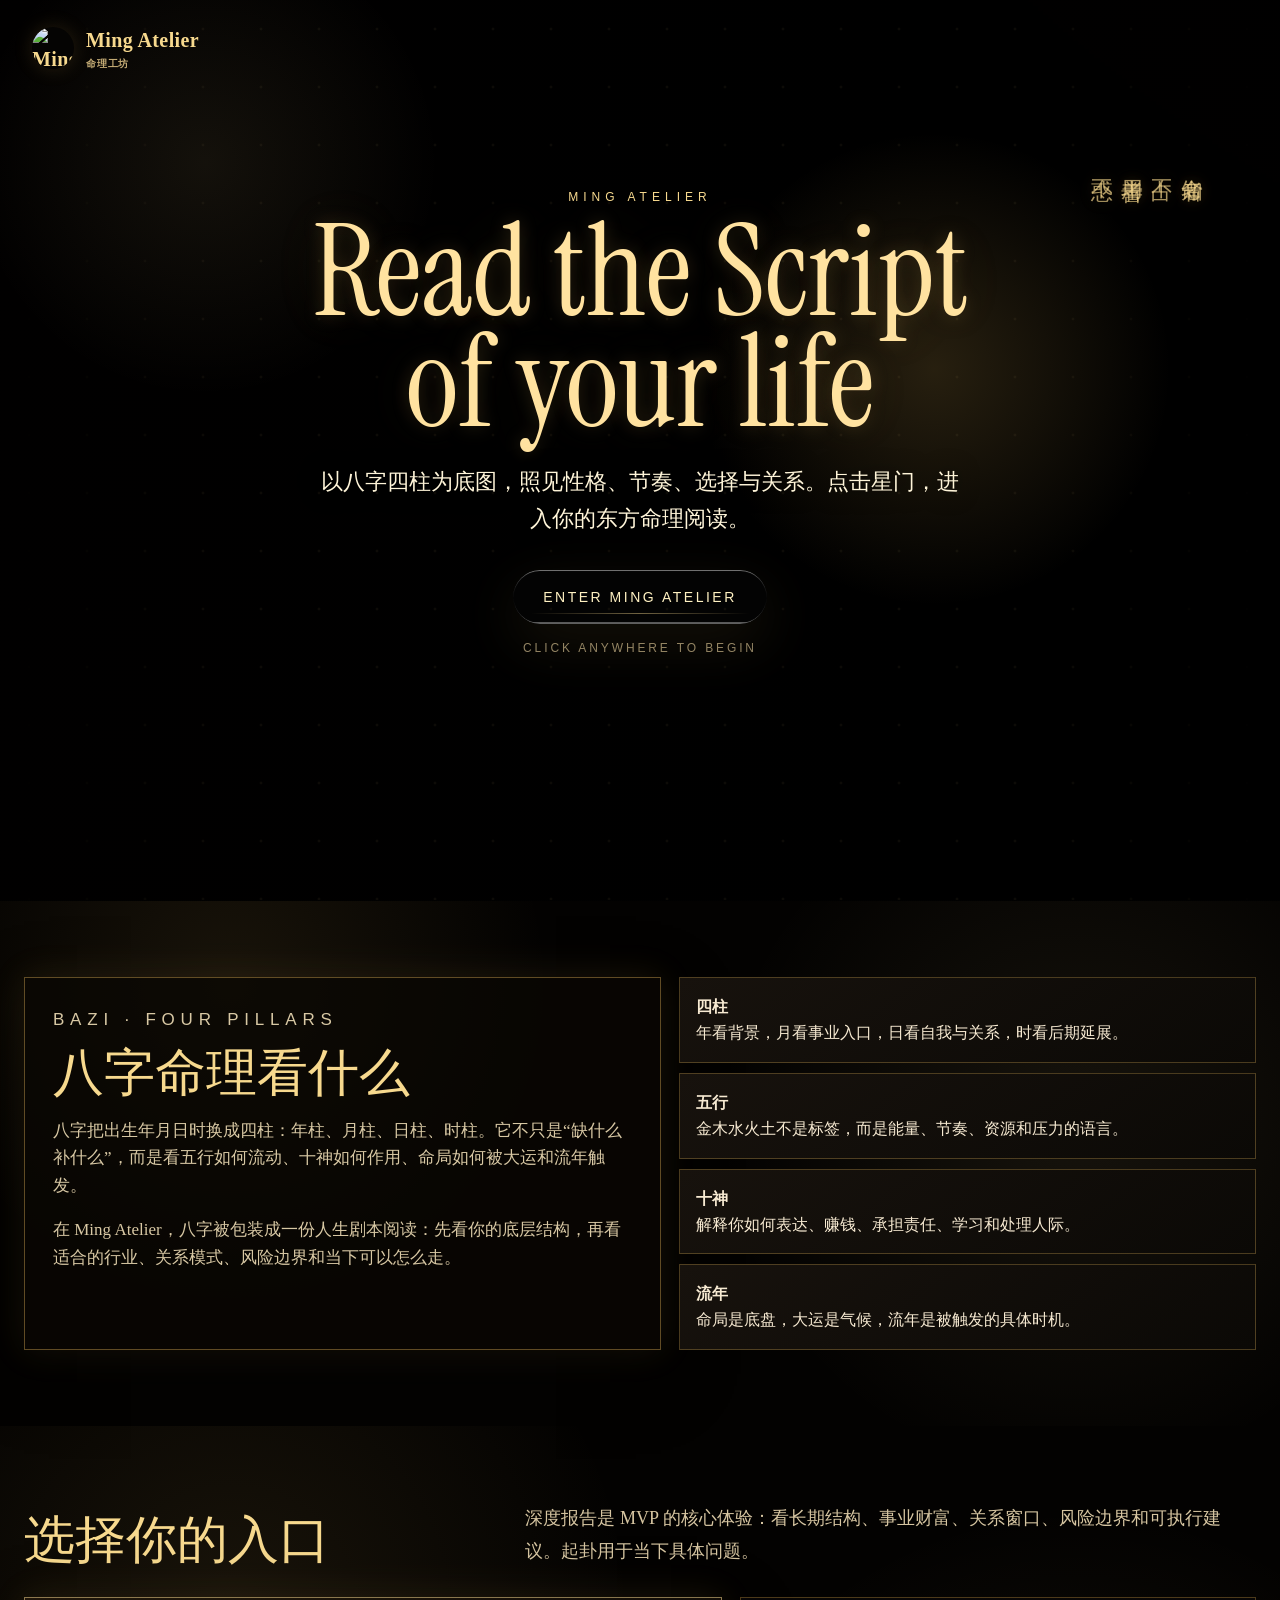
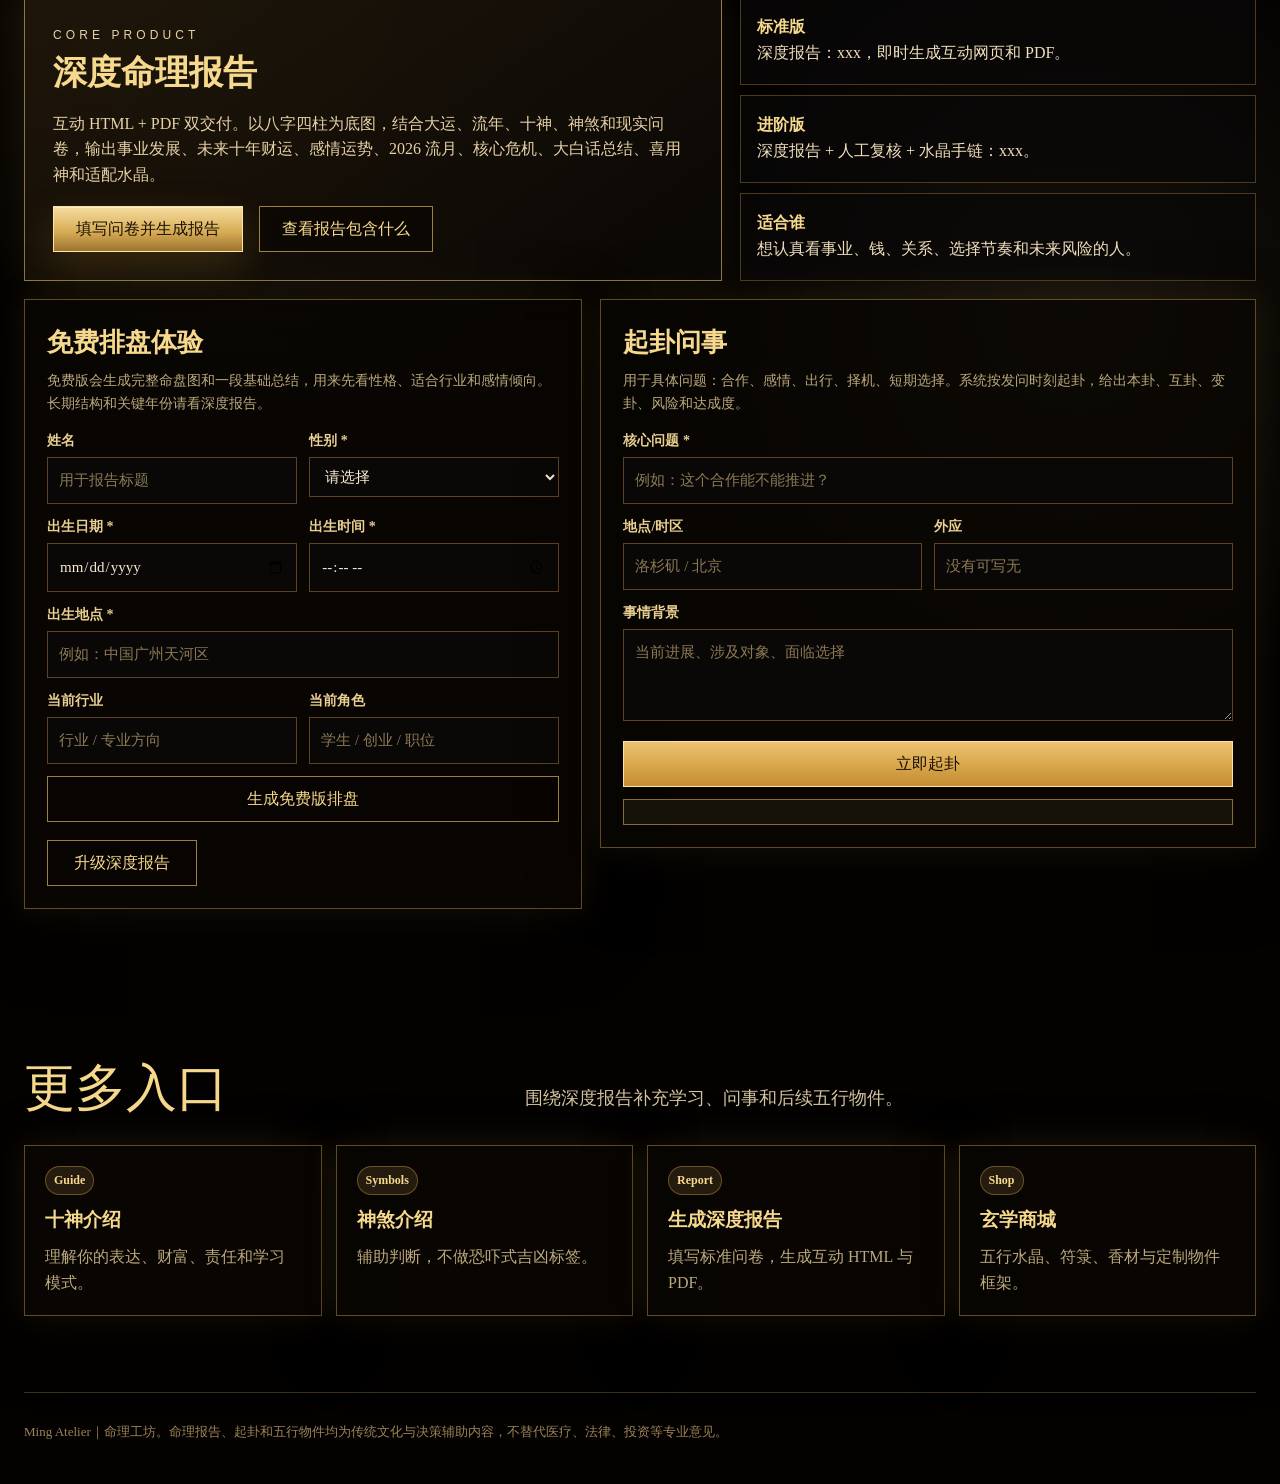
==== commit 01c269ab: "Smooth entrance portal animation" ====
--- a/auto_report_app/static/index.html
+++ b/auto_report_app/static/index.html
@@ -8,7 +8,7 @@
     @import url('https://fonts.googleapis.com/css2?family=Instrument+Serif:ital@0;1&display=swap');
     :root{--gold:#d8ad55;--gold2:#f7d98e;--gold3:#8f6828;--paper:#030201;--panel:#100c06;--line:#4c3515;--ink:#f8ecd1;--muted:#bca87d;--shadow:0 24px 70px rgba(0,0,0,.42),0 0 34px rgba(216,173,85,.12)}
     *{box-sizing:border-box}html{scroll-behavior:smooth}body{margin:0;overflow-x:hidden;color:var(--ink);background:var(--paper);font-family:"Songti SC","STSong","Noto Serif SC","Source Han Serif SC","Kaiti SC","KaiTi",serif;line-height:1.62}a{color:inherit;text-decoration:none}.shell{width:min(1392px,calc(100% - 48px));margin:0 auto}
-    body.intro-locked{height:100dvh;overflow:hidden}.portal{position:fixed;inset:0;z-index:2000;display:grid;place-items:center;overflow:hidden;background:#020100;color:#fff;cursor:pointer;isolation:isolate}.portal:before,.portal:after{content:"";position:absolute;inset:0;pointer-events:none}.portal:before{z-index:-3;background:linear-gradient(90deg,rgba(2,1,0,.95),rgba(2,1,0,.56) 45%,rgba(2,1,0,.2)),linear-gradient(180deg,rgba(0,0,0,.02),rgba(0,0,0,.88)),url("/assets/ming-hero-v2.png") center/cover no-repeat;animation:portalBreath 16s ease-in-out infinite alternate}.portal:after{z-index:-2;background:radial-gradient(circle at var(--click-x,58%) var(--click-y,42%),rgba(247,217,142,.3),transparent 8%),radial-gradient(circle at 73% 41%,rgba(216,173,85,.24),transparent 23%),radial-gradient(circle at 16% 18%,rgba(247,217,142,.13),transparent 18%)}.portal-grain{position:absolute;inset:0;z-index:-1;opacity:.38;background-image:radial-gradient(circle,rgba(247,217,142,.38) 0 1px,transparent 1.7px);background-size:48px 48px;mask-image:linear-gradient(90deg,transparent,black 18%,black 82%,transparent);animation:portalDust 9s linear infinite}.portal-brand{position:absolute;left:32px;top:24px;display:flex;align-items:center;gap:12px;color:var(--gold2);font-size:20px;font-weight:700;letter-spacing:.02em}.portal-brand img{width:42px;height:42px;border-radius:50%;background:#050403;box-shadow:0 0 26px rgba(216,173,85,.2)}.portal-brand small{display:block;color:#c6ad76;font-family:Optima,"Avenir Next",Arial,sans-serif;font-size:10px;letter-spacing:.08em;text-transform:uppercase}.portal-content{width:min(960px,calc(100% - 44px));transform:translateY(-3dvh);text-align:center;animation:portalTextIn .9s ease both}.portal-kicker{margin:0 0 10px;color:var(--gold2);font-family:Optima,"Avenir Next",Arial,sans-serif;font-size:12px;letter-spacing:.42em;text-transform:uppercase}.portal h1{margin:0;color:#ffe59e;font-family:"Instrument Serif","Times New Roman",serif;font-size:clamp(64px,10vw,150px);font-weight:400;line-height:.86;letter-spacing:0;text-shadow:0 0 28px rgba(216,173,85,.3),0 0 80px rgba(216,173,85,.14)}.portal-sub{max-width:640px;margin:26px auto 0;color:#fff5d9;font-size:clamp(18px,1.7vw,25px);line-height:1.7;text-shadow:0 0 22px rgba(0,0,0,.72)}.portal-trigger{position:relative;margin-top:32px;min-width:230px;min-height:54px;padding:0 30px;border:0;border-radius:999px;color:#fff1c2;background:rgba(255,255,255,.012);background-blend-mode:luminosity;backdrop-filter:blur(4px);-webkit-backdrop-filter:blur(4px);box-shadow:inset 0 1px 1px rgba(255,255,255,.12),0 24px 80px rgba(216,173,85,.16);font-family:Optima,"Avenir Next",Arial,sans-serif;font-size:14px;letter-spacing:.18em;text-transform:uppercase;cursor:pointer;transition:transform .16s ease,box-shadow .16s ease}.portal-trigger:before{content:"";position:absolute;inset:0;border-radius:inherit;padding:1.4px;background:linear-gradient(180deg,rgba(255,255,255,.45),rgba(255,255,255,.15) 20%,rgba(255,255,255,0) 40%,rgba(255,255,255,0) 60%,rgba(255,255,255,.15) 80%,rgba(255,255,255,.45));-webkit-mask:linear-gradient(#fff 0 0) content-box,linear-gradient(#fff 0 0);-webkit-mask-composite:xor;mask-composite:exclude;pointer-events:none}.portal-trigger:after{content:"";position:absolute;left:18px;right:18px;bottom:10px;height:1px;background:linear-gradient(90deg,transparent,var(--gold2),transparent);opacity:.62}.portal-trigger:hover{transform:translateY(-2px);box-shadow:inset 0 1px 1px rgba(255,255,255,.18),0 28px 90px rgba(216,173,85,.22)}.portal-trigger:active{transform:translateY(1px) scale(.985)}.portal-hint{margin:15px 0 0;color:rgba(242,218,166,.64);font-family:Optima,"Avenir Next",Arial,sans-serif;font-size:12px;letter-spacing:.24em;text-transform:uppercase}.portal-seal{position:absolute;right:6%;top:18%;display:grid;gap:8px;color:rgba(247,217,142,.78);font-size:22px;line-height:1;writing-mode:vertical-rl;text-shadow:0 0 26px rgba(216,173,85,.24)}.portal-ripple,.portal-flare,.portal-line{position:absolute;left:var(--click-x);top:var(--click-y);pointer-events:none;transform:translate(-50%,-50%)}.portal-ripple{width:24px;height:24px;border:1px solid rgba(255,231,166,.95);border-radius:50%;box-shadow:0 0 26px rgba(247,217,142,.8),inset 0 0 14px rgba(247,217,142,.4);animation:portalRipple .82s cubic-bezier(.12,.7,.2,1) forwards}.portal-flare{width:18px;height:18px;border-radius:50%;background:radial-gradient(circle,#fff8d4 0 8%,#f6d680 18%,rgba(216,173,85,.4) 34%,transparent 70%);box-shadow:0 0 34px rgba(247,217,142,.95),0 0 96px rgba(216,173,85,.72);animation:portalFlare .9s ease forwards}.portal-line{width:2px;height:2px;background:rgba(247,217,142,.9);box-shadow:0 0 18px rgba(247,217,142,.82);animation:portalLine .9s ease-out forwards}.portal.entering{cursor:default;background:rgba(2,1,0,0);transition:background .26s ease}.portal.entering .portal-grain{opacity:0;transition:opacity .42s ease}.portal.entering .portal-content,.portal.entering .portal-brand,.portal.entering .portal-seal{animation:portalContentExit .72s ease forwards}.portal.entering:before{animation:portalOpen 1.18s cubic-bezier(.17,.82,.28,1) forwards}.portal.entering:after{animation:portalBloom 1.05s ease forwards}.portal.done{opacity:0;visibility:hidden;pointer-events:none;transition:opacity .34s ease,visibility 0s linear .34s}@keyframes portalBreath{from{transform:scale(1.01) translate3d(0,0,0);filter:saturate(1.02) brightness(.94)}to{transform:scale(1.065) translate3d(-14px,-8px,0);filter:saturate(1.15) brightness(1.06)}}@keyframes portalDust{from{transform:translate3d(0,0,0)}to{transform:translate3d(-48px,-48px,0)}}@keyframes portalTextIn{from{opacity:0;transform:translateY(0)}to{opacity:1;transform:translateY(-3dvh)}}@keyframes portalContentExit{to{opacity:0;transform:translateY(-24px) scale(.98);filter:blur(4px)}}@keyframes portalRipple{to{width:180vmax;height:180vmax;opacity:0;border-width:2px}}@keyframes portalFlare{0%{transform:translate(-50%,-50%) scale(.4);opacity:0}24%{opacity:1}100%{transform:translate(-50%,-50%) scale(26);opacity:0}}@keyframes portalLine{0%{opacity:0;transform:translate(-50%,-50%) rotate(var(--angle)) scaleX(1)}18%{opacity:1}100%{opacity:0;transform:translate(-50%,-50%) rotate(var(--angle)) scaleX(360)}}@keyframes portalBloom{to{background:radial-gradient(circle at var(--click-x) var(--click-y),rgba(255,239,187,.68),rgba(216,173,85,.22) 16%,transparent 42%),rgba(0,0,0,0)}}@keyframes portalOpen{to{clip-path:circle(0 at var(--click-x) var(--click-y));filter:brightness(1.35)}}@media(prefers-reduced-motion:reduce){.portal:before,.portal-grain,.portal-content{animation:none}.portal-ripple,.portal-flare,.portal-line{display:none}.portal.entering .portal-content,.portal.entering .portal-brand,.portal.entering .portal-seal{animation:none;opacity:0}.portal.entering:before,.portal.entering:after{animation:none}}
+    body.intro-locked{height:100dvh;overflow:hidden}.portal{position:fixed;inset:0;z-index:2000;display:grid;place-items:center;overflow:hidden;background:#020100;color:#fff;cursor:pointer;isolation:isolate}.portal:before,.portal:after{content:"";position:absolute;inset:0;pointer-events:none}.portal:before{z-index:-3;background:linear-gradient(90deg,rgba(2,1,0,.97),rgba(2,1,0,.68) 45%,rgba(2,1,0,.34)),linear-gradient(180deg,rgba(0,0,0,.08),rgba(0,0,0,.9)),url("/assets/ming-hero-v2.png") center/cover no-repeat;animation:portalBreath 18s ease-in-out infinite alternate;will-change:transform}.portal:after{z-index:-2;background:radial-gradient(circle at 73% 41%,rgba(216,173,85,.18),transparent 22%),radial-gradient(circle at 16% 18%,rgba(247,217,142,.08),transparent 18%),linear-gradient(180deg,rgba(0,0,0,.08),rgba(0,0,0,.32))}.portal-grain{position:absolute;inset:0;z-index:-1;opacity:.22;background-image:radial-gradient(circle,rgba(247,217,142,.24) 0 1px,transparent 1.8px);background-size:58px 58px;mask-image:linear-gradient(90deg,transparent,black 18%,black 82%,transparent);animation:portalDust 16s linear infinite}.portal-brand{position:absolute;left:32px;top:24px;display:flex;align-items:center;gap:12px;color:var(--gold2);font-size:20px;font-weight:700;letter-spacing:.02em}.portal-brand img{width:42px;height:42px;border-radius:50%;background:#050403;box-shadow:0 0 20px rgba(216,173,85,.16)}.portal-brand small{display:block;color:#c6ad76;font-family:Optima,"Avenir Next",Arial,sans-serif;font-size:10px;letter-spacing:.08em;text-transform:uppercase}.portal-content{width:min(960px,calc(100% - 44px));transform:translateY(-3dvh);text-align:center;animation:portalTextIn .9s ease both}.portal-kicker{margin:0 0 10px;color:var(--gold2);font-family:Optima,"Avenir Next",Arial,sans-serif;font-size:12px;letter-spacing:.42em;text-transform:uppercase}.portal h1{margin:0;color:#ffe2a0;font-family:"Instrument Serif","Times New Roman",serif;font-size:clamp(64px,10vw,150px);font-weight:400;line-height:.86;letter-spacing:0;text-shadow:0 0 18px rgba(216,173,85,.22),0 0 58px rgba(216,173,85,.1)}.portal-sub{max-width:640px;margin:26px auto 0;color:#fff5d9;font-size:clamp(18px,1.7vw,25px);line-height:1.7;text-shadow:0 0 22px rgba(0,0,0,.72)}.portal-trigger{position:relative;margin-top:32px;min-width:230px;min-height:54px;padding:0 30px;border:0;border-radius:999px;color:#fff1c2;background:rgba(255,255,255,.012);background-blend-mode:luminosity;backdrop-filter:blur(4px);-webkit-backdrop-filter:blur(4px);box-shadow:inset 0 1px 1px rgba(255,255,255,.12),0 18px 58px rgba(216,173,85,.1);font-family:Optima,"Avenir Next",Arial,sans-serif;font-size:14px;letter-spacing:.18em;text-transform:uppercase;cursor:pointer;transition:transform .16s ease,box-shadow .16s ease}.portal-trigger:before{content:"";position:absolute;inset:0;border-radius:inherit;padding:1.4px;background:linear-gradient(180deg,rgba(255,255,255,.38),rgba(255,255,255,.12) 20%,rgba(255,255,255,0) 42%,rgba(255,255,255,0) 58%,rgba(255,255,255,.12) 80%,rgba(255,255,255,.38));-webkit-mask:linear-gradient(#fff 0 0) content-box,linear-gradient(#fff 0 0);-webkit-mask-composite:xor;mask-composite:exclude;pointer-events:none}.portal-trigger:after{content:"";position:absolute;left:18px;right:18px;bottom:10px;height:1px;background:linear-gradient(90deg,transparent,var(--gold2),transparent);opacity:.45}.portal-trigger:hover{transform:translateY(-2px);box-shadow:inset 0 1px 1px rgba(255,255,255,.16),0 22px 68px rgba(216,173,85,.15)}.portal-trigger:active{transform:translateY(1px) scale(.985)}.portal-hint{margin:15px 0 0;color:rgba(242,218,166,.6);font-family:Optima,"Avenir Next",Arial,sans-serif;font-size:12px;letter-spacing:.24em;text-transform:uppercase}.portal-seal{position:absolute;right:6%;top:18%;display:grid;gap:8px;color:rgba(247,217,142,.68);font-size:22px;line-height:1;writing-mode:vertical-rl;text-shadow:0 0 18px rgba(216,173,85,.16)}.portal-ripple,.portal-flare{position:absolute;left:var(--click-x);top:var(--click-y);pointer-events:none;transform:translate(-50%,-50%);will-change:transform,opacity}.portal-ripple{width:34vmin;height:34vmin;border-radius:50%;background:radial-gradient(circle,rgba(255,234,173,.34) 0 4%,rgba(216,173,85,.22) 12%,rgba(216,173,85,.11) 28%,rgba(216,173,85,.04) 48%,transparent 70%);box-shadow:0 0 64px rgba(216,173,85,.22),inset 0 0 38px rgba(247,217,142,.12);mix-blend-mode:screen;animation:portalRipple 1.16s cubic-bezier(.16,.72,.22,1) forwards}.portal-flare{width:10vmin;height:10vmin;border-radius:50%;background:radial-gradient(circle,rgba(255,238,184,.55) 0 8%,rgba(216,173,85,.2) 34%,transparent 72%);filter:blur(.5px);mix-blend-mode:screen;animation:portalFlare .82s ease-out forwards}.portal.entering{cursor:default;animation:portalFade 1.12s cubic-bezier(.18,.74,.22,1) forwards}.portal.entering .portal-grain{opacity:0;transition:opacity .42s ease}.portal.entering .portal-content,.portal.entering .portal-brand,.portal.entering .portal-seal{animation:portalContentExit .62s ease forwards}.portal.entering:before{animation:portalBgExit 1.12s cubic-bezier(.18,.74,.22,1) forwards}.portal.entering:after{animation:portalBloom 1.08s ease-out forwards}.portal.done{opacity:0;visibility:hidden;pointer-events:none;transition:opacity .18s ease,visibility 0s linear .18s}@keyframes portalBreath{from{transform:scale(1.01) translate3d(0,0,0);filter:saturate(1.02) brightness(.82)}to{transform:scale(1.035) translate3d(-6px,-4px,0);filter:saturate(1.08) brightness(.92)}}@keyframes portalDust{from{transform:translate3d(0,0,0)}to{transform:translate3d(-58px,-58px,0)}}@keyframes portalTextIn{from{opacity:0;transform:translateY(0)}to{opacity:1;transform:translateY(-3dvh)}}@keyframes portalContentExit{to{opacity:0;transform:translateY(-14px) scale(.99);filter:blur(3px)}}@keyframes portalRipple{0%{opacity:0;transform:translate(-50%,-50%) scale(.18)}18%{opacity:.9}100%{opacity:0;transform:translate(-50%,-50%) scale(7.2)}}@keyframes portalFlare{0%{opacity:0;transform:translate(-50%,-50%) scale(.35)}24%{opacity:.72}100%{opacity:0;transform:translate(-50%,-50%) scale(13)}}@keyframes portalBloom{0%{opacity:1;background:radial-gradient(circle at var(--click-x) var(--click-y),rgba(247,217,142,.18),transparent 10%),rgba(0,0,0,0)}100%{opacity:0;background:radial-gradient(circle at var(--click-x) var(--click-y),rgba(216,173,85,.2),rgba(216,173,85,.06) 24%,transparent 56%),rgba(0,0,0,0)}}@keyframes portalBgExit{to{opacity:.1;filter:brightness(.7) blur(2px);transform:scale(1.045)}}@keyframes portalFade{0%{opacity:1}72%{opacity:.96}100%{opacity:0}}@media(prefers-reduced-motion:reduce){.portal:before,.portal-grain,.portal-content{animation:none}.portal-ripple,.portal-flare{display:none}.portal.entering .portal-content,.portal.entering .portal-brand,.portal.entering .portal-seal{animation:none;opacity:0}.portal.entering:before,.portal.entering:after{animation:none;opacity:0}}
     .top{position:sticky;top:0;z-index:30;background:rgba(3,2,1,.82);backdrop-filter:blur(18px);border-bottom:1px solid rgba(216,173,85,.56)}.nav{min-height:62px;display:flex;align-items:center;justify-content:space-between;gap:20px}.brand{display:flex;align-items:center;gap:10px;color:var(--gold2);font-size:20px;font-weight:700}.brand img{width:40px;height:40px;object-fit:contain;border-radius:50%;background:#050403;box-shadow:0 0 22px rgba(216,173,85,.14)}.brand small{display:block;color:var(--muted);font-family:Optima,"Avenir Next",Arial,sans-serif;font-size:10px;letter-spacing:.08em;text-transform:uppercase}.links{display:flex;gap:34px;color:#ead7aa;font-size:15px}.links a{position:relative}.links a:after{content:"";position:absolute;left:0;right:0;bottom:-18px;height:2px;background:var(--gold2);transform:scaleX(0);transition:transform .18s ease}.links a:hover:after{transform:scaleX(1)}
     .btn{position:relative;min-height:46px;min-width:150px;padding:0 22px;display:inline-flex;align-items:center;justify-content:center;overflow:hidden;border:1px solid rgba(216,173,85,.72);background:rgba(7,4,1,.6);color:var(--gold2);font:inherit;font-size:16px;cursor:pointer;transition:transform .18s ease,border-color .18s ease,box-shadow .18s ease}.btn:hover{transform:translateY(-2px);border-color:var(--gold2);box-shadow:0 14px 36px rgba(216,173,85,.16)}.primary,.gold{color:#1b1003;border-color:rgba(255,232,166,.95);background:linear-gradient(180deg,#f6dda0,#d7ad55 56%,#9d732f);box-shadow:0 14px 38px rgba(180,132,44,.24),inset 0 1px 0 rgba(255,255,255,.38)}.secondary,.dark{background:rgba(7,4,1,.58);color:var(--gold2)}.warn{color:#1b1003;border-color:rgba(255,232,166,.95);background:linear-gradient(180deg,#ecc36e,#c58d31)}.btn:disabled{opacity:.62;cursor:not-allowed}
     .hero{position:relative;min-height:calc(100dvh - 62px);padding:0 24px 0;overflow:hidden;color:#fff;background:#030201}.hero:before,.hero:after{content:"";position:absolute;inset:0;pointer-events:none}.hero:before{z-index:0;background:linear-gradient(90deg,rgba(3,2,1,.98),rgba(3,2,1,.88) 31%,rgba(3,2,1,.24) 58%,rgba(3,2,1,.68)),url("/assets/ming-hero-v2.png") center/cover no-repeat;animation:slowVision 18s ease-in-out infinite alternate}.hero:after{z-index:1;background:radial-gradient(circle at 70% 36%,rgba(247,217,142,.12),transparent 24%),linear-gradient(180deg,rgba(0,0,0,.04),rgba(0,0,0,.1) 54%,rgba(0,0,0,.86))}.stars{position:absolute;inset:0;z-index:2;pointer-events:none}.hero-inner{position:relative;z-index:3;display:grid;grid-template-columns:minmax(620px,.9fr) minmax(320px,1fr);gap:28px;min-height:430px;align-items:center;padding-top:18px}.hero-copy{max-width:760px;padding-left:clamp(12px,2.8vw,44px);animation:riseIn .9s ease both}.mark{display:none}.eyebrow{margin:0 0 12px;color:var(--gold2);font-family:Optima,"Avenir Next",Arial,sans-serif;font-size:12px;letter-spacing:.34em;text-transform:uppercase}.hero h1{margin:0;color:var(--gold2);font-size:clamp(74px,7.2vw,116px);font-weight:600;line-height:.92;letter-spacing:0;white-space:nowrap;text-shadow:0 0 32px rgba(216,173,85,.24)}.cn-title{margin:10px 0 18px;color:var(--gold);font-family:Optima,"Avenir Next",Arial,sans-serif;font-size:clamp(23px,2.25vw,34px);line-height:1.08}.lead{max-width:690px;margin:22px 0 28px;display:grid;gap:8px;color:#fff7e5;font-size:clamp(22px,2vw,32px);line-height:1.28;font-weight:520;text-shadow:0 0 22px rgba(0,0,0,.62)}.lead small{display:block;color:#ead7aa;font-size:clamp(18px,1.45vw,25px)}.actions{display:flex;gap:16px;flex-wrap:wrap;margin-top:18px}.vertical-seal{position:absolute;z-index:4;right:4%;top:18%;display:grid;gap:6px;color:rgba(247,217,142,.8);font-size:21px;line-height:1.05;writing-mode:vertical-rl;text-shadow:0 0 20px rgba(216,173,85,.22)}.scroll-hint{display:none}
@@ -227,17 +227,11 @@
         const flare = document.createElement('span');
         flare.className = 'portal-flare';
         portal.append(ripple, flare);
-        for (let i = 0; i < 16; i += 1) {
-          const line = document.createElement('span');
-          line.className = 'portal-line';
-          line.style.setProperty('--angle', `${i * 22.5}deg`);
-          portal.appendChild(line);
-        }
         window.setTimeout(() => {
           document.body.classList.remove('intro-locked');
           portal.classList.add('done');
-          window.setTimeout(() => portal.remove(), 420);
-        }, 1180);
+          window.setTimeout(() => portal.remove(), 220);
+        }, 1080);
       }
       portal.addEventListener('click', enter);
       portal.addEventListener('touchstart', enter, { passive: true });
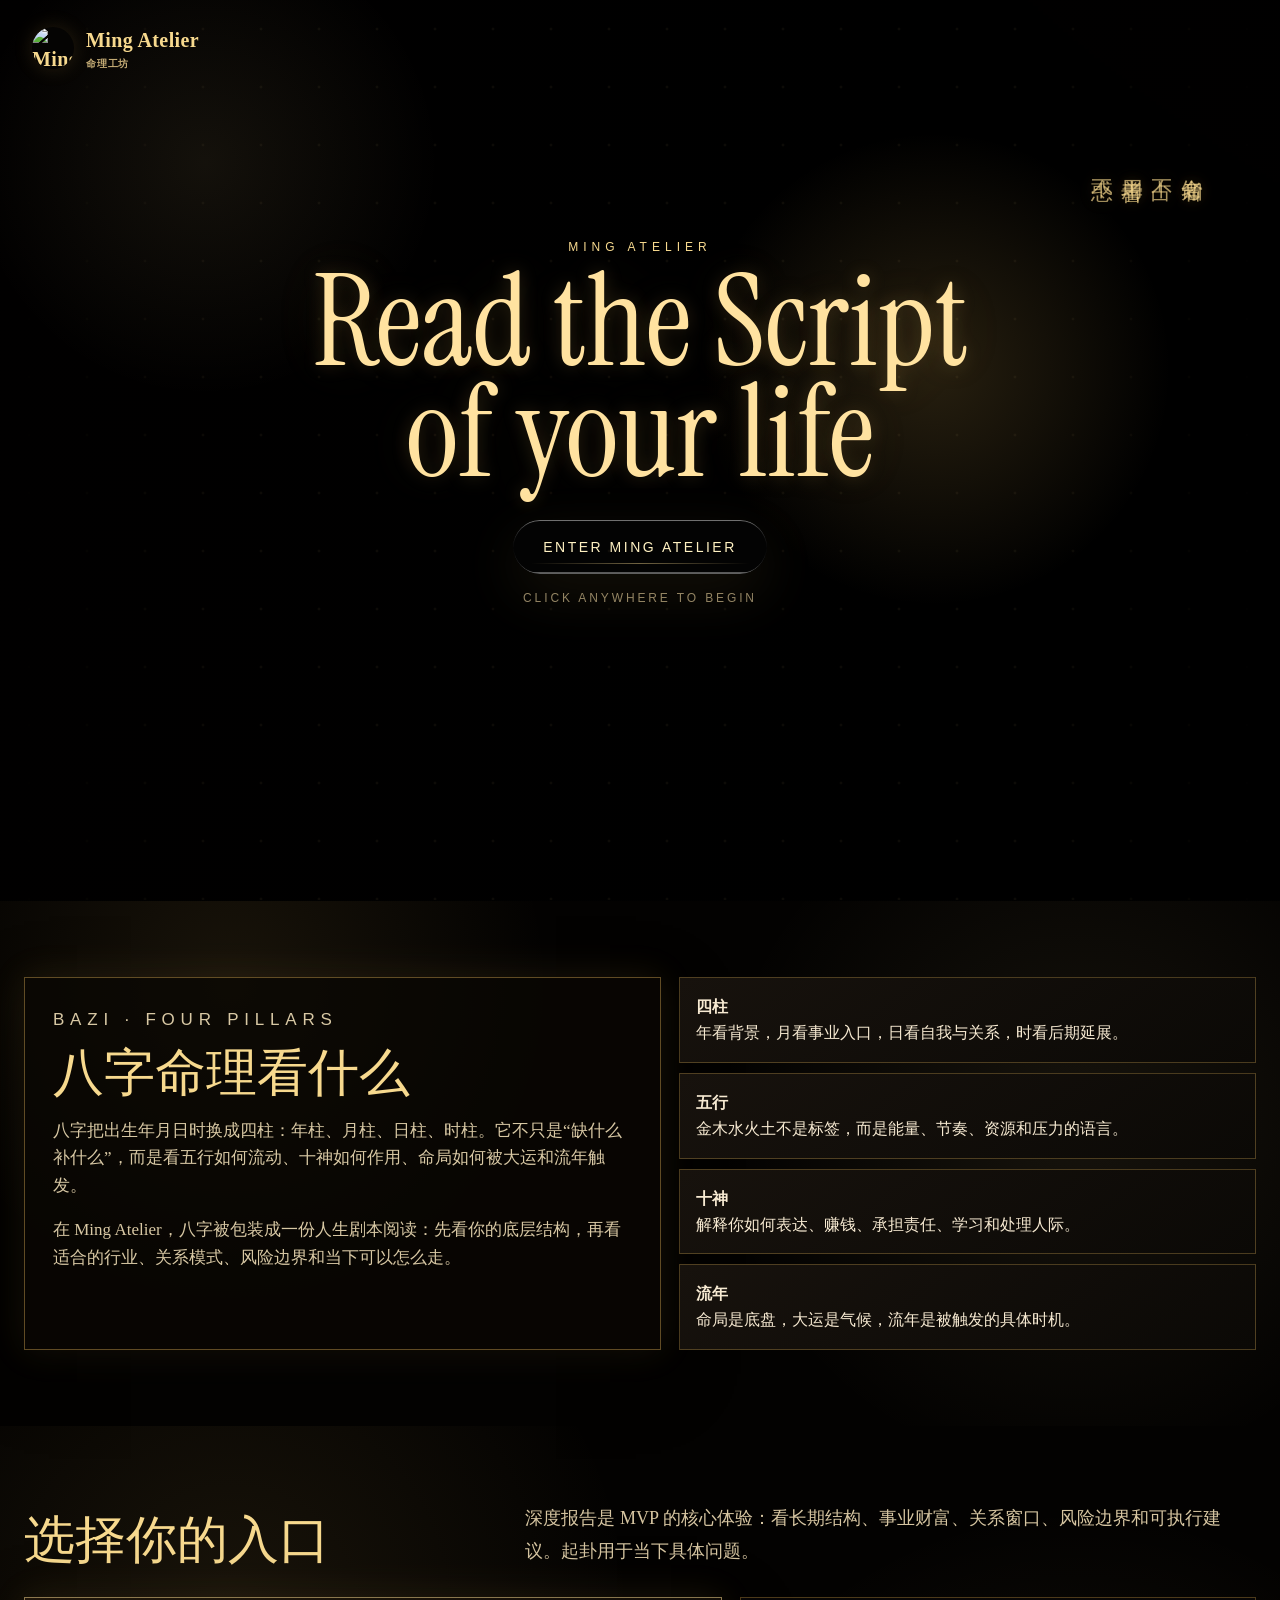
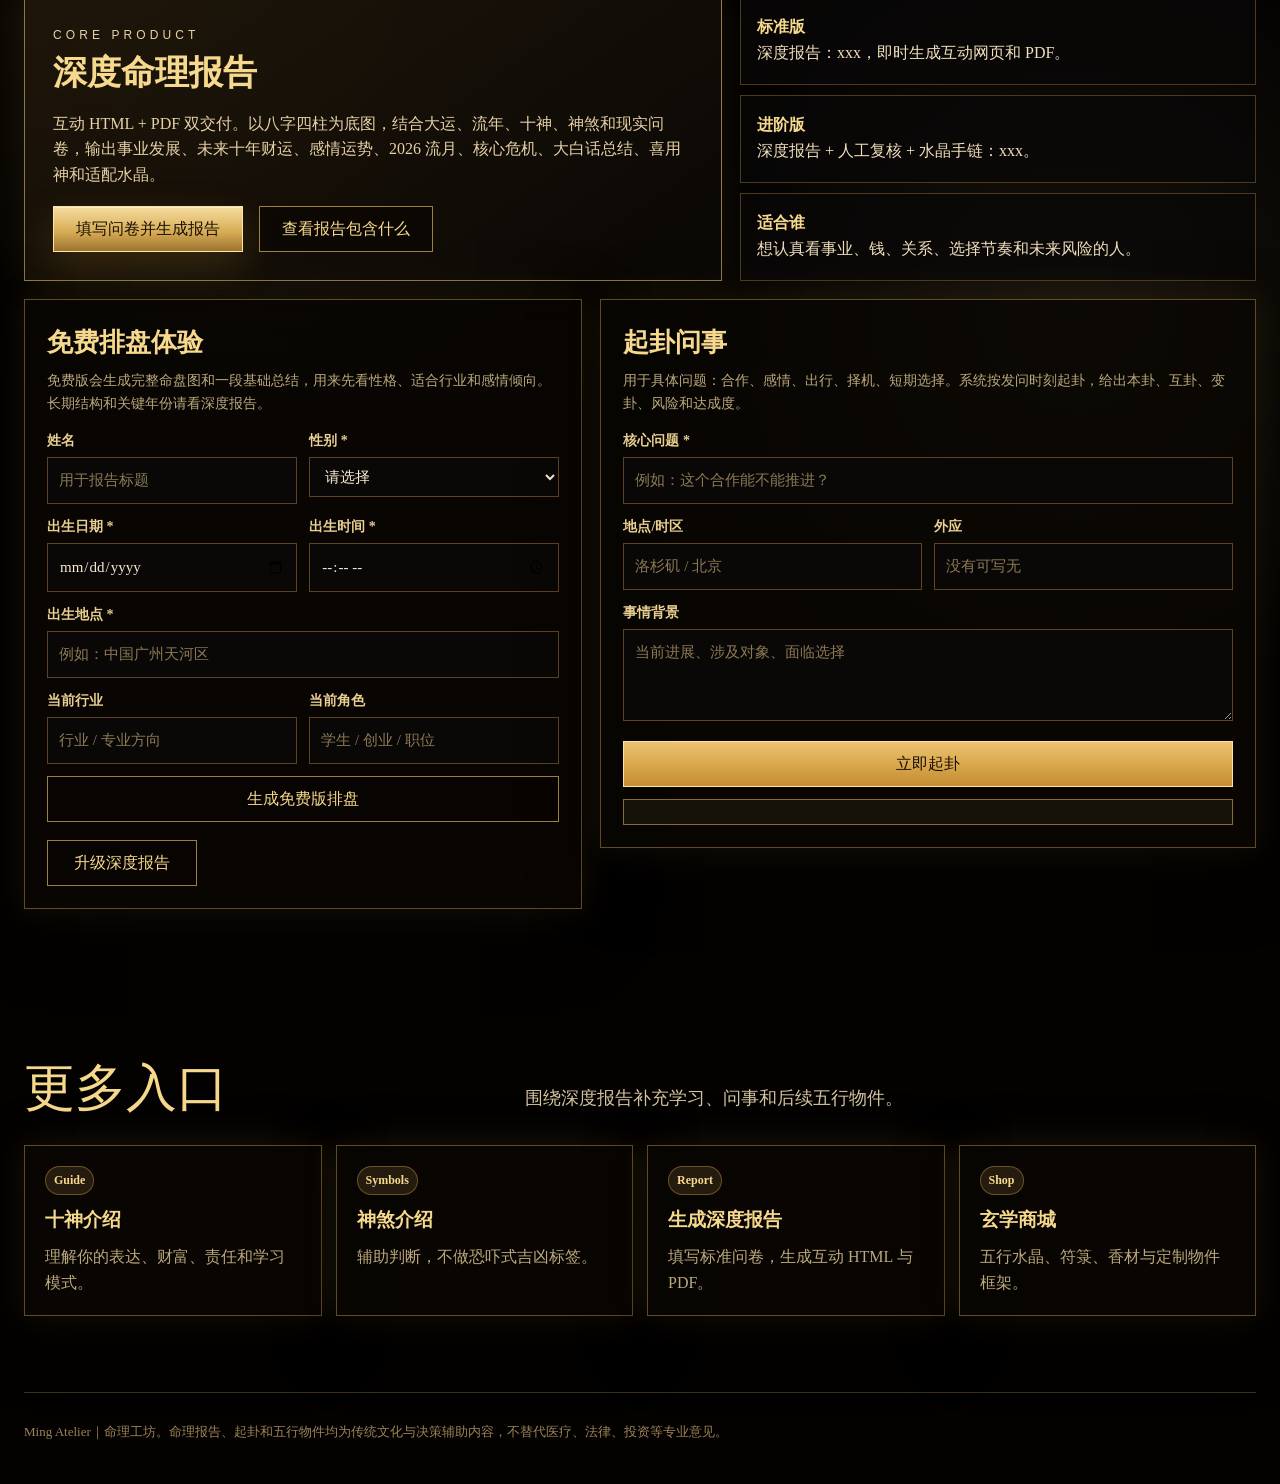
==== commit fdbb8837: "Refine entrance ripple animation" ====
--- a/auto_report_app/static/index.html
+++ b/auto_report_app/static/index.html
@@ -8,7 +8,7 @@
     @import url('https://fonts.googleapis.com/css2?family=Instrument+Serif:ital@0;1&display=swap');
     :root{--gold:#d8ad55;--gold2:#f7d98e;--gold3:#8f6828;--paper:#030201;--panel:#100c06;--line:#4c3515;--ink:#f8ecd1;--muted:#bca87d;--shadow:0 24px 70px rgba(0,0,0,.42),0 0 34px rgba(216,173,85,.12)}
     *{box-sizing:border-box}html{scroll-behavior:smooth}body{margin:0;overflow-x:hidden;color:var(--ink);background:var(--paper);font-family:"Songti SC","STSong","Noto Serif SC","Source Han Serif SC","Kaiti SC","KaiTi",serif;line-height:1.62}a{color:inherit;text-decoration:none}.shell{width:min(1392px,calc(100% - 48px));margin:0 auto}
-    body.intro-locked{height:100dvh;overflow:hidden}.portal{position:fixed;inset:0;z-index:2000;display:grid;place-items:center;overflow:hidden;background:#020100;color:#fff;cursor:pointer;isolation:isolate}.portal:before,.portal:after{content:"";position:absolute;inset:0;pointer-events:none}.portal:before{z-index:-3;background:linear-gradient(90deg,rgba(2,1,0,.97),rgba(2,1,0,.68) 45%,rgba(2,1,0,.34)),linear-gradient(180deg,rgba(0,0,0,.08),rgba(0,0,0,.9)),url("/assets/ming-hero-v2.png") center/cover no-repeat;animation:portalBreath 18s ease-in-out infinite alternate;will-change:transform}.portal:after{z-index:-2;background:radial-gradient(circle at 73% 41%,rgba(216,173,85,.18),transparent 22%),radial-gradient(circle at 16% 18%,rgba(247,217,142,.08),transparent 18%),linear-gradient(180deg,rgba(0,0,0,.08),rgba(0,0,0,.32))}.portal-grain{position:absolute;inset:0;z-index:-1;opacity:.22;background-image:radial-gradient(circle,rgba(247,217,142,.24) 0 1px,transparent 1.8px);background-size:58px 58px;mask-image:linear-gradient(90deg,transparent,black 18%,black 82%,transparent);animation:portalDust 16s linear infinite}.portal-brand{position:absolute;left:32px;top:24px;display:flex;align-items:center;gap:12px;color:var(--gold2);font-size:20px;font-weight:700;letter-spacing:.02em}.portal-brand img{width:42px;height:42px;border-radius:50%;background:#050403;box-shadow:0 0 20px rgba(216,173,85,.16)}.portal-brand small{display:block;color:#c6ad76;font-family:Optima,"Avenir Next",Arial,sans-serif;font-size:10px;letter-spacing:.08em;text-transform:uppercase}.portal-content{width:min(960px,calc(100% - 44px));transform:translateY(-3dvh);text-align:center;animation:portalTextIn .9s ease both}.portal-kicker{margin:0 0 10px;color:var(--gold2);font-family:Optima,"Avenir Next",Arial,sans-serif;font-size:12px;letter-spacing:.42em;text-transform:uppercase}.portal h1{margin:0;color:#ffe2a0;font-family:"Instrument Serif","Times New Roman",serif;font-size:clamp(64px,10vw,150px);font-weight:400;line-height:.86;letter-spacing:0;text-shadow:0 0 18px rgba(216,173,85,.22),0 0 58px rgba(216,173,85,.1)}.portal-sub{max-width:640px;margin:26px auto 0;color:#fff5d9;font-size:clamp(18px,1.7vw,25px);line-height:1.7;text-shadow:0 0 22px rgba(0,0,0,.72)}.portal-trigger{position:relative;margin-top:32px;min-width:230px;min-height:54px;padding:0 30px;border:0;border-radius:999px;color:#fff1c2;background:rgba(255,255,255,.012);background-blend-mode:luminosity;backdrop-filter:blur(4px);-webkit-backdrop-filter:blur(4px);box-shadow:inset 0 1px 1px rgba(255,255,255,.12),0 18px 58px rgba(216,173,85,.1);font-family:Optima,"Avenir Next",Arial,sans-serif;font-size:14px;letter-spacing:.18em;text-transform:uppercase;cursor:pointer;transition:transform .16s ease,box-shadow .16s ease}.portal-trigger:before{content:"";position:absolute;inset:0;border-radius:inherit;padding:1.4px;background:linear-gradient(180deg,rgba(255,255,255,.38),rgba(255,255,255,.12) 20%,rgba(255,255,255,0) 42%,rgba(255,255,255,0) 58%,rgba(255,255,255,.12) 80%,rgba(255,255,255,.38));-webkit-mask:linear-gradient(#fff 0 0) content-box,linear-gradient(#fff 0 0);-webkit-mask-composite:xor;mask-composite:exclude;pointer-events:none}.portal-trigger:after{content:"";position:absolute;left:18px;right:18px;bottom:10px;height:1px;background:linear-gradient(90deg,transparent,var(--gold2),transparent);opacity:.45}.portal-trigger:hover{transform:translateY(-2px);box-shadow:inset 0 1px 1px rgba(255,255,255,.16),0 22px 68px rgba(216,173,85,.15)}.portal-trigger:active{transform:translateY(1px) scale(.985)}.portal-hint{margin:15px 0 0;color:rgba(242,218,166,.6);font-family:Optima,"Avenir Next",Arial,sans-serif;font-size:12px;letter-spacing:.24em;text-transform:uppercase}.portal-seal{position:absolute;right:6%;top:18%;display:grid;gap:8px;color:rgba(247,217,142,.68);font-size:22px;line-height:1;writing-mode:vertical-rl;text-shadow:0 0 18px rgba(216,173,85,.16)}.portal-ripple,.portal-flare{position:absolute;left:var(--click-x);top:var(--click-y);pointer-events:none;transform:translate(-50%,-50%);will-change:transform,opacity}.portal-ripple{width:34vmin;height:34vmin;border-radius:50%;background:radial-gradient(circle,rgba(255,234,173,.34) 0 4%,rgba(216,173,85,.22) 12%,rgba(216,173,85,.11) 28%,rgba(216,173,85,.04) 48%,transparent 70%);box-shadow:0 0 64px rgba(216,173,85,.22),inset 0 0 38px rgba(247,217,142,.12);mix-blend-mode:screen;animation:portalRipple 1.16s cubic-bezier(.16,.72,.22,1) forwards}.portal-flare{width:10vmin;height:10vmin;border-radius:50%;background:radial-gradient(circle,rgba(255,238,184,.55) 0 8%,rgba(216,173,85,.2) 34%,transparent 72%);filter:blur(.5px);mix-blend-mode:screen;animation:portalFlare .82s ease-out forwards}.portal.entering{cursor:default;animation:portalFade 1.12s cubic-bezier(.18,.74,.22,1) forwards}.portal.entering .portal-grain{opacity:0;transition:opacity .42s ease}.portal.entering .portal-content,.portal.entering .portal-brand,.portal.entering .portal-seal{animation:portalContentExit .62s ease forwards}.portal.entering:before{animation:portalBgExit 1.12s cubic-bezier(.18,.74,.22,1) forwards}.portal.entering:after{animation:portalBloom 1.08s ease-out forwards}.portal.done{opacity:0;visibility:hidden;pointer-events:none;transition:opacity .18s ease,visibility 0s linear .18s}@keyframes portalBreath{from{transform:scale(1.01) translate3d(0,0,0);filter:saturate(1.02) brightness(.82)}to{transform:scale(1.035) translate3d(-6px,-4px,0);filter:saturate(1.08) brightness(.92)}}@keyframes portalDust{from{transform:translate3d(0,0,0)}to{transform:translate3d(-58px,-58px,0)}}@keyframes portalTextIn{from{opacity:0;transform:translateY(0)}to{opacity:1;transform:translateY(-3dvh)}}@keyframes portalContentExit{to{opacity:0;transform:translateY(-14px) scale(.99);filter:blur(3px)}}@keyframes portalRipple{0%{opacity:0;transform:translate(-50%,-50%) scale(.18)}18%{opacity:.9}100%{opacity:0;transform:translate(-50%,-50%) scale(7.2)}}@keyframes portalFlare{0%{opacity:0;transform:translate(-50%,-50%) scale(.35)}24%{opacity:.72}100%{opacity:0;transform:translate(-50%,-50%) scale(13)}}@keyframes portalBloom{0%{opacity:1;background:radial-gradient(circle at var(--click-x) var(--click-y),rgba(247,217,142,.18),transparent 10%),rgba(0,0,0,0)}100%{opacity:0;background:radial-gradient(circle at var(--click-x) var(--click-y),rgba(216,173,85,.2),rgba(216,173,85,.06) 24%,transparent 56%),rgba(0,0,0,0)}}@keyframes portalBgExit{to{opacity:.1;filter:brightness(.7) blur(2px);transform:scale(1.045)}}@keyframes portalFade{0%{opacity:1}72%{opacity:.96}100%{opacity:0}}@media(prefers-reduced-motion:reduce){.portal:before,.portal-grain,.portal-content{animation:none}.portal-ripple,.portal-flare{display:none}.portal.entering .portal-content,.portal.entering .portal-brand,.portal.entering .portal-seal{animation:none;opacity:0}.portal.entering:before,.portal.entering:after{animation:none;opacity:0}}
+    body.intro-locked{height:100dvh;overflow:hidden}.portal{position:fixed;inset:0;z-index:2000;display:grid;place-items:center;overflow:hidden;background:#020100;color:#fff;cursor:pointer;isolation:isolate}.portal:before,.portal:after{content:"";position:absolute;inset:0;pointer-events:none}.portal:before{z-index:-3;background:linear-gradient(90deg,rgba(2,1,0,.97),rgba(2,1,0,.68) 45%,rgba(2,1,0,.34)),linear-gradient(180deg,rgba(0,0,0,.08),rgba(0,0,0,.9)),url("/assets/ming-hero-v2.png") center/cover no-repeat;animation:portalBreath 18s ease-in-out infinite alternate;will-change:transform}.portal:after{z-index:-2;background:radial-gradient(circle at 73% 41%,rgba(216,173,85,.18),transparent 22%),radial-gradient(circle at 16% 18%,rgba(247,217,142,.08),transparent 18%),linear-gradient(180deg,rgba(0,0,0,.08),rgba(0,0,0,.32))}.portal-grain{position:absolute;inset:0;z-index:-1;opacity:.22;background-image:radial-gradient(circle,rgba(247,217,142,.24) 0 1px,transparent 1.8px);background-size:58px 58px;mask-image:linear-gradient(90deg,transparent,black 18%,black 82%,transparent);animation:portalDust 16s linear infinite}.portal-brand{position:absolute;left:32px;top:24px;display:flex;align-items:center;gap:12px;color:var(--gold2);font-size:20px;font-weight:700;letter-spacing:.02em}.portal-brand img{width:42px;height:42px;border-radius:50%;background:#050403;box-shadow:0 0 20px rgba(216,173,85,.16)}.portal-brand small{display:block;color:#c6ad76;font-family:Optima,"Avenir Next",Arial,sans-serif;font-size:10px;letter-spacing:.08em;text-transform:uppercase}.portal-content{width:min(960px,calc(100% - 44px));transform:translateY(-3dvh);text-align:center;animation:portalTextIn .9s ease both}.portal-kicker{margin:0 0 10px;color:var(--gold2);font-family:Optima,"Avenir Next",Arial,sans-serif;font-size:12px;letter-spacing:.42em;text-transform:uppercase}.portal h1{margin:0;color:#ffe2a0;font-family:"Instrument Serif","Times New Roman",serif;font-size:clamp(64px,10vw,150px);font-weight:400;line-height:.86;letter-spacing:0;text-shadow:0 0 18px rgba(216,173,85,.22),0 0 58px rgba(216,173,85,.1)}.portal-trigger{position:relative;margin-top:32px;min-width:230px;min-height:54px;padding:0 30px;border:0;border-radius:999px;color:#fff1c2;background:rgba(255,255,255,.012);background-blend-mode:luminosity;backdrop-filter:blur(4px);-webkit-backdrop-filter:blur(4px);box-shadow:inset 0 1px 1px rgba(255,255,255,.12),0 18px 58px rgba(216,173,85,.1);font-family:Optima,"Avenir Next",Arial,sans-serif;font-size:14px;letter-spacing:.18em;text-transform:uppercase;cursor:pointer;transition:transform .16s ease,box-shadow .16s ease}.portal-trigger:before{content:"";position:absolute;inset:0;border-radius:inherit;padding:1.4px;background:linear-gradient(180deg,rgba(255,255,255,.38),rgba(255,255,255,.12) 20%,rgba(255,255,255,0) 42%,rgba(255,255,255,0) 58%,rgba(255,255,255,.12) 80%,rgba(255,255,255,.38));-webkit-mask:linear-gradient(#fff 0 0) content-box,linear-gradient(#fff 0 0);-webkit-mask-composite:xor;mask-composite:exclude;pointer-events:none}.portal-trigger:after{content:"";position:absolute;left:18px;right:18px;bottom:10px;height:1px;background:linear-gradient(90deg,transparent,var(--gold2),transparent);opacity:.45}.portal-trigger:hover{transform:translateY(-2px);box-shadow:inset 0 1px 1px rgba(255,255,255,.16),0 22px 68px rgba(216,173,85,.15)}.portal-trigger:active{transform:translateY(1px) scale(.985)}.portal-hint{margin:15px 0 0;color:rgba(242,218,166,.6);font-family:Optima,"Avenir Next",Arial,sans-serif;font-size:12px;letter-spacing:.24em;text-transform:uppercase}.portal-seal{position:absolute;right:6%;top:18%;display:grid;gap:8px;color:rgba(247,217,142,.68);font-size:22px;line-height:1;writing-mode:vertical-rl;text-shadow:0 0 18px rgba(216,173,85,.16)}.portal-ripple,.portal-flare{position:absolute;left:var(--click-x);top:var(--click-y);pointer-events:none;transform:translate(-50%,-50%);will-change:transform,opacity}.portal-ripple{width:30vmin;height:30vmin;border-radius:50%;border:1px solid rgba(247,217,142,.26);background:radial-gradient(circle,transparent 0 28%,rgba(247,217,142,.16) 32%,transparent 38%,rgba(216,173,85,.12) 47%,transparent 58%,rgba(216,173,85,.08) 66%,transparent 74%);box-shadow:0 0 54px rgba(216,173,85,.16),inset 0 0 28px rgba(247,217,142,.09);mix-blend-mode:screen;animation:portalRipple 1.9s cubic-bezier(.18,.62,.22,1) forwards}.portal-flare{width:10vmin;height:10vmin;border-radius:50%;background:radial-gradient(circle,rgba(255,238,184,.42) 0 8%,rgba(216,173,85,.16) 34%,transparent 72%);filter:blur(.5px);mix-blend-mode:screen;animation:portalFlare 1.2s ease-out forwards}.portal.entering{cursor:default;animation:portalFade 1.78s cubic-bezier(.18,.74,.22,1) forwards}.portal.entering .portal-grain{opacity:0;transition:opacity .65s ease}.portal.entering .portal-content,.portal.entering .portal-brand,.portal.entering .portal-seal{animation:portalContentExit .82s ease forwards}.portal.entering:before{animation:portalBgExit 1.78s cubic-bezier(.18,.74,.22,1) forwards}.portal.entering:after{animation:portalBloom 1.66s ease-out forwards}.portal.done{opacity:0;visibility:hidden;pointer-events:none;transition:opacity .22s ease,visibility 0s linear .22s}@keyframes portalBreath{from{transform:scale(1.01) translate3d(0,0,0);filter:saturate(1.02) brightness(.82)}to{transform:scale(1.035) translate3d(-6px,-4px,0);filter:saturate(1.08) brightness(.92)}}@keyframes portalDust{from{transform:translate3d(0,0,0)}to{transform:translate3d(-58px,-58px,0)}}@keyframes portalTextIn{from{opacity:0;transform:translateY(0)}to{opacity:1;transform:translateY(-3dvh)}}@keyframes portalContentExit{to{opacity:0;transform:translateY(-14px) scale(.99);filter:blur(3px)}}@keyframes portalRipple{0%{opacity:0;transform:translate(-50%,-50%) scale(.12)}16%{opacity:.82}72%{opacity:.34}100%{opacity:0;transform:translate(-50%,-50%) scale(8.4)}}@keyframes portalFlare{0%{opacity:0;transform:translate(-50%,-50%) scale(.35)}24%{opacity:.58}100%{opacity:0;transform:translate(-50%,-50%) scale(12)}}@keyframes portalBloom{0%{opacity:1;background:radial-gradient(circle at var(--click-x) var(--click-y),rgba(247,217,142,.14),transparent 10%),rgba(0,0,0,0)}100%{opacity:0;background:radial-gradient(circle at var(--click-x) var(--click-y),rgba(216,173,85,.16),rgba(216,173,85,.05) 24%,transparent 58%),rgba(0,0,0,0)}}@keyframes portalBgExit{to{opacity:.1;filter:brightness(.7) blur(2px);transform:scale(1.045)}}@keyframes portalFade{0%{opacity:1}82%{opacity:.94}100%{opacity:0}}@media(prefers-reduced-motion:reduce){.portal:before,.portal-grain,.portal-content{animation:none}.portal-ripple,.portal-flare{display:none}.portal.entering .portal-content,.portal.entering .portal-brand,.portal.entering .portal-seal{animation:none;opacity:0}.portal.entering:before,.portal.entering:after{animation:none;opacity:0}}
     .top{position:sticky;top:0;z-index:30;background:rgba(3,2,1,.82);backdrop-filter:blur(18px);border-bottom:1px solid rgba(216,173,85,.56)}.nav{min-height:62px;display:flex;align-items:center;justify-content:space-between;gap:20px}.brand{display:flex;align-items:center;gap:10px;color:var(--gold2);font-size:20px;font-weight:700}.brand img{width:40px;height:40px;object-fit:contain;border-radius:50%;background:#050403;box-shadow:0 0 22px rgba(216,173,85,.14)}.brand small{display:block;color:var(--muted);font-family:Optima,"Avenir Next",Arial,sans-serif;font-size:10px;letter-spacing:.08em;text-transform:uppercase}.links{display:flex;gap:34px;color:#ead7aa;font-size:15px}.links a{position:relative}.links a:after{content:"";position:absolute;left:0;right:0;bottom:-18px;height:2px;background:var(--gold2);transform:scaleX(0);transition:transform .18s ease}.links a:hover:after{transform:scaleX(1)}
     .btn{position:relative;min-height:46px;min-width:150px;padding:0 22px;display:inline-flex;align-items:center;justify-content:center;overflow:hidden;border:1px solid rgba(216,173,85,.72);background:rgba(7,4,1,.6);color:var(--gold2);font:inherit;font-size:16px;cursor:pointer;transition:transform .18s ease,border-color .18s ease,box-shadow .18s ease}.btn:hover{transform:translateY(-2px);border-color:var(--gold2);box-shadow:0 14px 36px rgba(216,173,85,.16)}.primary,.gold{color:#1b1003;border-color:rgba(255,232,166,.95);background:linear-gradient(180deg,#f6dda0,#d7ad55 56%,#9d732f);box-shadow:0 14px 38px rgba(180,132,44,.24),inset 0 1px 0 rgba(255,255,255,.38)}.secondary,.dark{background:rgba(7,4,1,.58);color:var(--gold2)}.warn{color:#1b1003;border-color:rgba(255,232,166,.95);background:linear-gradient(180deg,#ecc36e,#c58d31)}.btn:disabled{opacity:.62;cursor:not-allowed}
     .hero{position:relative;min-height:calc(100dvh - 62px);padding:0 24px 0;overflow:hidden;color:#fff;background:#030201}.hero:before,.hero:after{content:"";position:absolute;inset:0;pointer-events:none}.hero:before{z-index:0;background:linear-gradient(90deg,rgba(3,2,1,.98),rgba(3,2,1,.88) 31%,rgba(3,2,1,.24) 58%,rgba(3,2,1,.68)),url("/assets/ming-hero-v2.png") center/cover no-repeat;animation:slowVision 18s ease-in-out infinite alternate}.hero:after{z-index:1;background:radial-gradient(circle at 70% 36%,rgba(247,217,142,.12),transparent 24%),linear-gradient(180deg,rgba(0,0,0,.04),rgba(0,0,0,.1) 54%,rgba(0,0,0,.86))}.stars{position:absolute;inset:0;z-index:2;pointer-events:none}.hero-inner{position:relative;z-index:3;display:grid;grid-template-columns:minmax(620px,.9fr) minmax(320px,1fr);gap:28px;min-height:430px;align-items:center;padding-top:18px}.hero-copy{max-width:760px;padding-left:clamp(12px,2.8vw,44px);animation:riseIn .9s ease both}.mark{display:none}.eyebrow{margin:0 0 12px;color:var(--gold2);font-family:Optima,"Avenir Next",Arial,sans-serif;font-size:12px;letter-spacing:.34em;text-transform:uppercase}.hero h1{margin:0;color:var(--gold2);font-size:clamp(74px,7.2vw,116px);font-weight:600;line-height:.92;letter-spacing:0;white-space:nowrap;text-shadow:0 0 32px rgba(216,173,85,.24)}.cn-title{margin:10px 0 18px;color:var(--gold);font-family:Optima,"Avenir Next",Arial,sans-serif;font-size:clamp(23px,2.25vw,34px);line-height:1.08}.lead{max-width:690px;margin:22px 0 28px;display:grid;gap:8px;color:#fff7e5;font-size:clamp(22px,2vw,32px);line-height:1.28;font-weight:520;text-shadow:0 0 22px rgba(0,0,0,.62)}.lead small{display:block;color:#ead7aa;font-size:clamp(18px,1.45vw,25px)}.actions{display:flex;gap:16px;flex-wrap:wrap;margin-top:18px}.vertical-seal{position:absolute;z-index:4;right:4%;top:18%;display:grid;gap:6px;color:rgba(247,217,142,.8);font-size:21px;line-height:1.05;writing-mode:vertical-rl;text-shadow:0 0 20px rgba(216,173,85,.22)}.scroll-hint{display:none}
@@ -18,7 +18,7 @@
     .support{display:grid;grid-template-columns:repeat(4,1fr);gap:14px}.card{padding:20px;transition:transform .24s ease,border-color .24s ease}.card:hover{transform:translateY(-4px);border-color:var(--gold)}.tag{display:inline-flex;padding:4px 8px;border-radius:999px;background:#251b0e;color:var(--gold2);border:1px solid rgba(199,150,63,.45);font-weight:800;font-size:12px;margin-bottom:10px}.card h3{margin:0 0 8px;color:var(--gold2)}.card p{margin:0;color:var(--muted)}footer{padding:28px 0 42px;color:#9d8356;border-top:1px solid rgba(216,173,85,.28);font-size:13px}
     @keyframes slowVision{from{transform:scale(1.012) translate3d(0,0,0)}to{transform:scale(1.055) translate3d(-12px,-8px,0)}}@keyframes riseIn{from{opacity:0;transform:translateY(18px)}to{opacity:1;transform:translateY(0)}}@keyframes smallTurn{from{transform:rotate(0)}to{transform:rotate(360deg)}}
     @media(max-width:980px){.links{display:none}.shell{width:calc(100% - 36px)}.hero{min-height:auto;padding:0 18px 34px}.hero .shell{width:100%}.hero-inner{grid-template-columns:1fr;min-height:540px;padding-top:20px}.hero-copy{min-width:0;padding-left:0}.hero h1{font-size:clamp(56px,15vw,82px);line-height:.95;white-space:normal}.hero h1 span{display:block}.lead{font-size:24px}.entries,.intro-grid,.deep-spotlight,.windows,.support,.section-head{grid-template-columns:1fr}.entry{border-right:0;border-bottom:1px solid rgba(216,173,85,.32)}.entry:last-child{border-bottom:0}.vertical-seal{display:none}.fields{grid-template-columns:1fr}.section-head{gap:20px}}
-    @media(max-width:620px){.shell{width:calc(100% - 24px)}.portal-brand{left:20px;top:18px}.portal-content{width:calc(100% - 30px);transform:translateY(-1dvh)}.portal h1{font-size:clamp(54px,18vw,84px);line-height:.9}.portal-sub{font-size:18px}.portal-trigger{width:min(100%,280px)}.portal-seal{display:none}.brand{font-size:18px}.brand img{width:38px;height:38px}.hero-inner{min-height:520px}.lead{font-size:21px}.lead small{font-size:17px}.btn,.primary{width:100%;min-width:0}.entry{grid-template-columns:1fr;padding:28px 22px}.entry-visual{grid-column:1;grid-row:auto;width:58px;height:58px}.entry-label,.entry h2,.entry p,.entry-link{grid-column:1}h2{font-size:40px}}
+    @media(max-width:620px){.shell{width:calc(100% - 24px)}.portal-brand{left:20px;top:18px}.portal-content{width:calc(100% - 30px);transform:translateY(-1dvh)}.portal h1{font-size:clamp(54px,18vw,84px);line-height:.9}.portal-trigger{width:min(100%,280px)}.portal-seal{display:none}.brand{font-size:18px}.brand img{width:38px;height:38px}.hero-inner{min-height:520px}.lead{font-size:21px}.lead small{font-size:17px}.btn,.primary{width:100%;min-width:0}.entry{grid-template-columns:1fr;padding:28px 22px}.entry-visual{grid-column:1;grid-row:auto;width:58px;height:58px}.entry-label,.entry h2,.entry p,.entry-link{grid-column:1}h2{font-size:40px}}
   </style>
 </head>
 <body class="intro-locked">
@@ -31,7 +31,6 @@
     <div class="portal-content">
       <p class="portal-kicker">MING ATELIER</p>
       <h1>Read the Script<br>of your life</h1>
-      <p class="portal-sub">以八字四柱为底图，照见性格、节奏、选择与关系。点击星门，进入你的东方命理阅读。</p>
       <button class="portal-trigger" id="enterPortal" type="button"><span>Enter Ming Atelier</span></button>
       <p class="portal-hint">Click anywhere to begin</p>
     </div>
@@ -222,16 +221,20 @@
         portal.style.setProperty('--click-y', `${y}px`);
         portal.classList.add('entering');
         if (navigator.vibrate) navigator.vibrate(18);
-        const ripple = document.createElement('span');
-        ripple.className = 'portal-ripple';
+        const ripples = Array.from({ length: 3 }, (_, i) => {
+          const ripple = document.createElement('span');
+          ripple.className = 'portal-ripple';
+          ripple.style.animationDelay = `${i * 0.22}s`;
+          return ripple;
+        });
         const flare = document.createElement('span');
         flare.className = 'portal-flare';
-        portal.append(ripple, flare);
+        portal.append(...ripples, flare);
         window.setTimeout(() => {
           document.body.classList.remove('intro-locked');
           portal.classList.add('done');
-          window.setTimeout(() => portal.remove(), 220);
-        }, 1080);
+          window.setTimeout(() => portal.remove(), 260);
+        }, 1760);
       }
       portal.addEventListener('click', enter);
       portal.addEventListener('touchstart', enter, { passive: true });
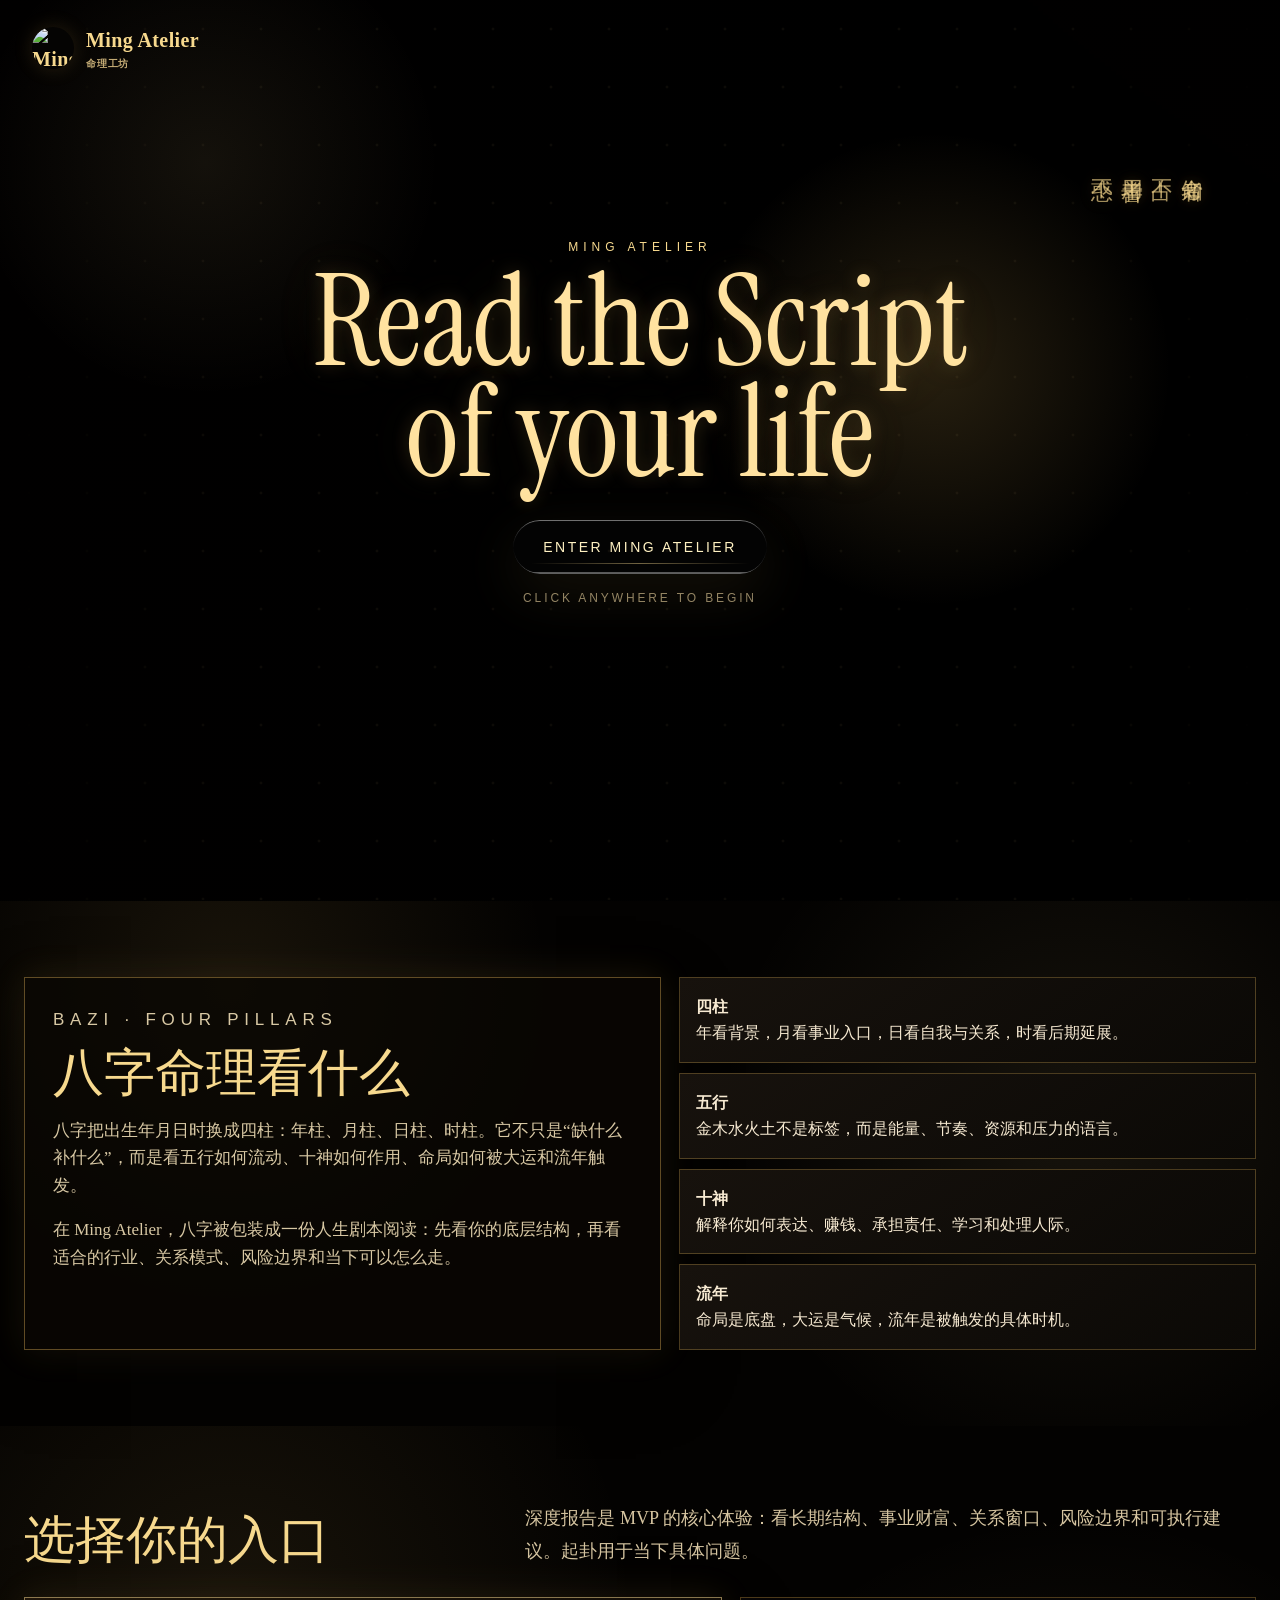
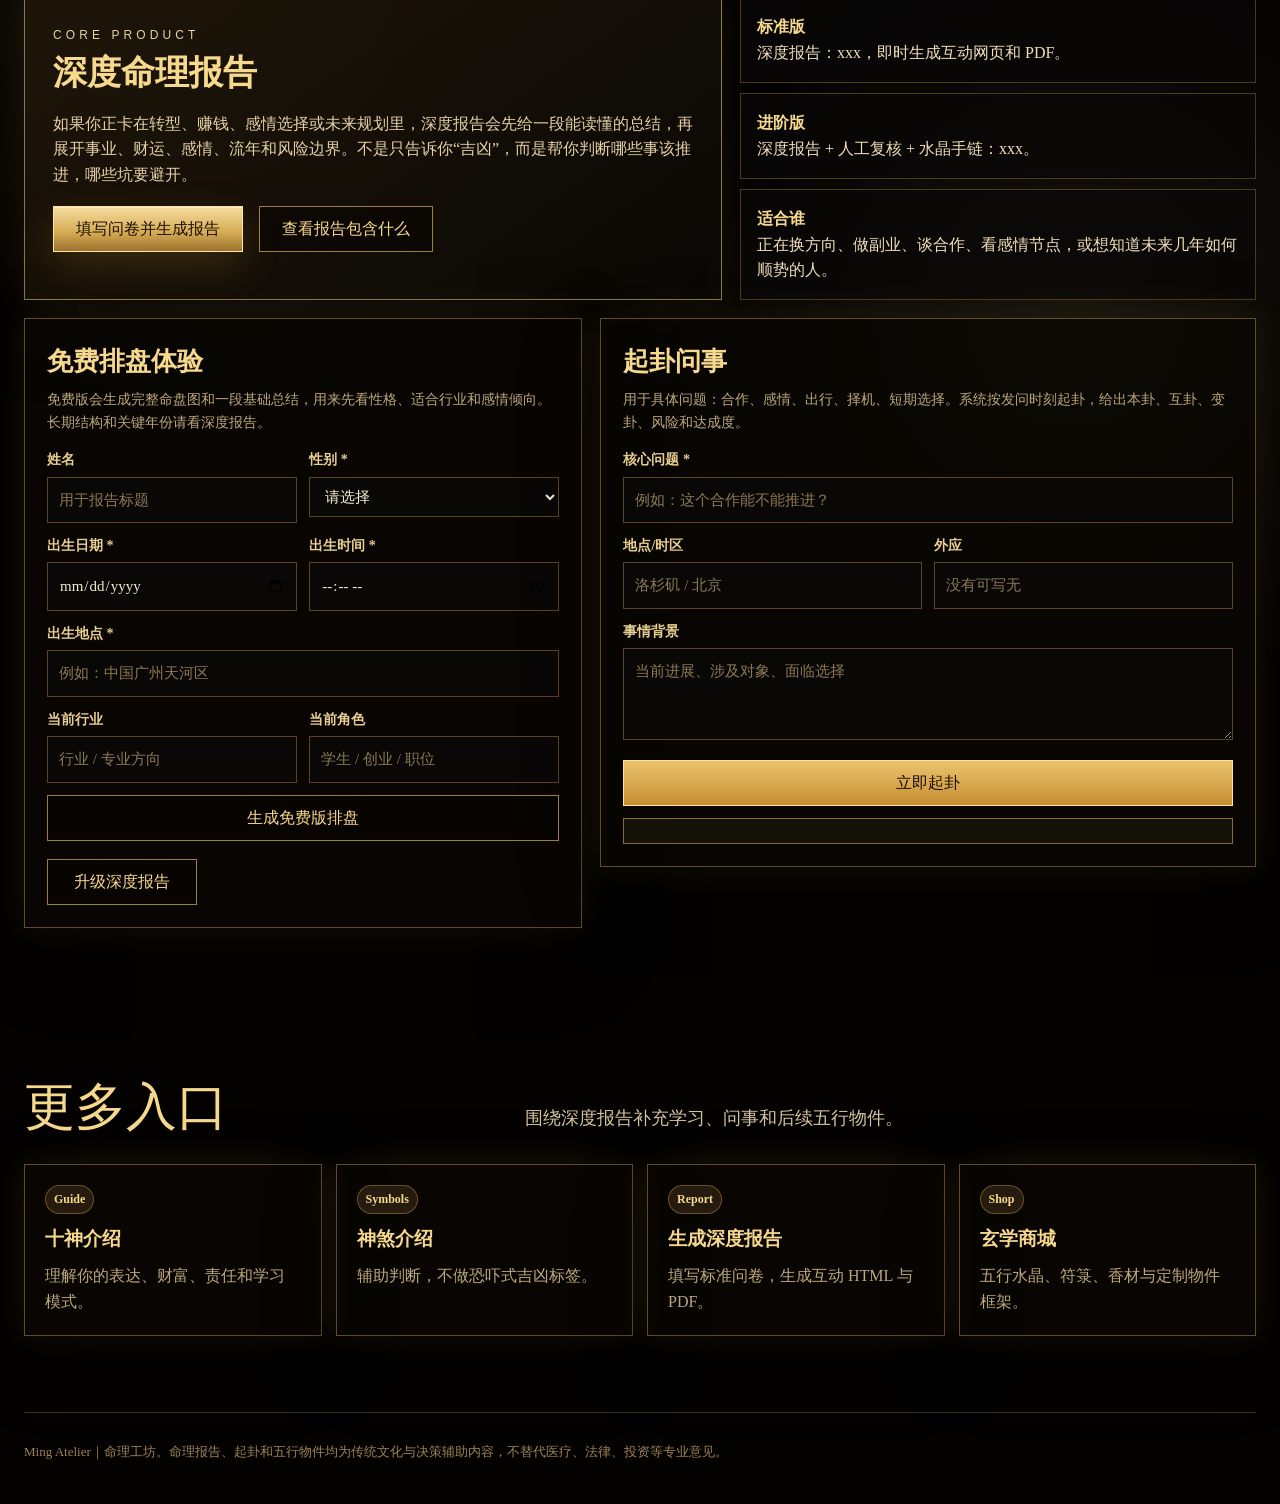
==== commit aad79497: "Improve report flow and loading feedback" ====
--- a/auto_report_app/static/index.html
+++ b/auto_report_app/static/index.html
@@ -86,21 +86,21 @@
             <div class="entry-visual" aria-hidden="true"></div>
             <p class="entry-label">PRIMARY READING</p>
             <h2>深度命理报告</h2>
-            <p>全面解读你的性格、事业、财运、感情与未来趋势，提供可落地的人生策略与建议。</p>
+            <p>当你反复纠结事业方向、钱该怎么赚、关系该不该继续时，用一份完整命盘看清自己的节奏、风险和下一步选择。</p>
             <a class="entry-link" href="/questionnaire.html">立即获取深度报告</a>
           </article>
           <article class="entry free">
             <div class="entry-visual" aria-hidden="true"></div>
             <p class="entry-label">FREE ENTRY</p>
             <h2>免费八字简析</h2>
-            <p>快速排盘并获取性格、事业、适合行业与发展建议，助你初步了解自己。</p>
+            <p>先看你的性格底色、行动习惯和适合发力的方向，适合第一次接触八字的人快速建立判断。</p>
             <a class="entry-link" href="#free-report">免费获取报告</a>
           </article>
           <article class="entry oracle">
             <div class="entry-visual" aria-hidden="true"></div>
             <p class="entry-label">DIVINATION</p>
             <h2>梅花易数起卦</h2>
-            <p>专注当下问题，起卦问事，解读吉凶趋势与行动方向。</p>
+            <p>遇到合作、感情、面试、签约这类当下选择，用一卦看阻力在哪里、是否值得推进。</p>
             <a class="entry-link" href="#oracle">立即起卦问事</a>
           </article>
         </div>
@@ -134,7 +134,7 @@
           <article class="deep-main">
             <p class="eyebrow">Core Product</p>
             <h3>深度命理报告</h3>
-            <p>互动 HTML + PDF 双交付。以八字四柱为底图，结合大运、流年、十神、神煞和现实问卷，输出事业发展、未来十年财运、感情运势、2026 流月、核心危机、大白话总结、喜用神和适配水晶。</p>
+            <p>如果你正卡在转型、赚钱、感情选择或未来规划里，深度报告会先给一段能读懂的总结，再展开事业、财运、感情、流年和风险边界。不是只告诉你“吉凶”，而是帮你判断哪些事该推进，哪些坑要避开。</p>
             <div class="actions">
               <a class="btn primary" href="/questionnaire.html">填写问卷并生成报告</a>
               <a class="btn secondary" href="/deep-report.html">查看报告包含什么</a>
@@ -143,7 +143,7 @@
           <div class="deep-list">
             <div><b>标准版</b><br>深度报告：xxx，即时生成互动网页和 PDF。</div>
             <div><b>进阶版</b><br>深度报告 + 人工复核 + 水晶手链：xxx。</div>
-            <div><b>适合谁</b><br>想认真看事业、钱、关系、选择节奏和未来风险的人。</div>
+            <div><b>适合谁</b><br>正在换方向、做副业、谈合作、看感情节点，或想知道未来几年如何顺势的人。</div>
           </div>
         </div>
         <div class="windows">
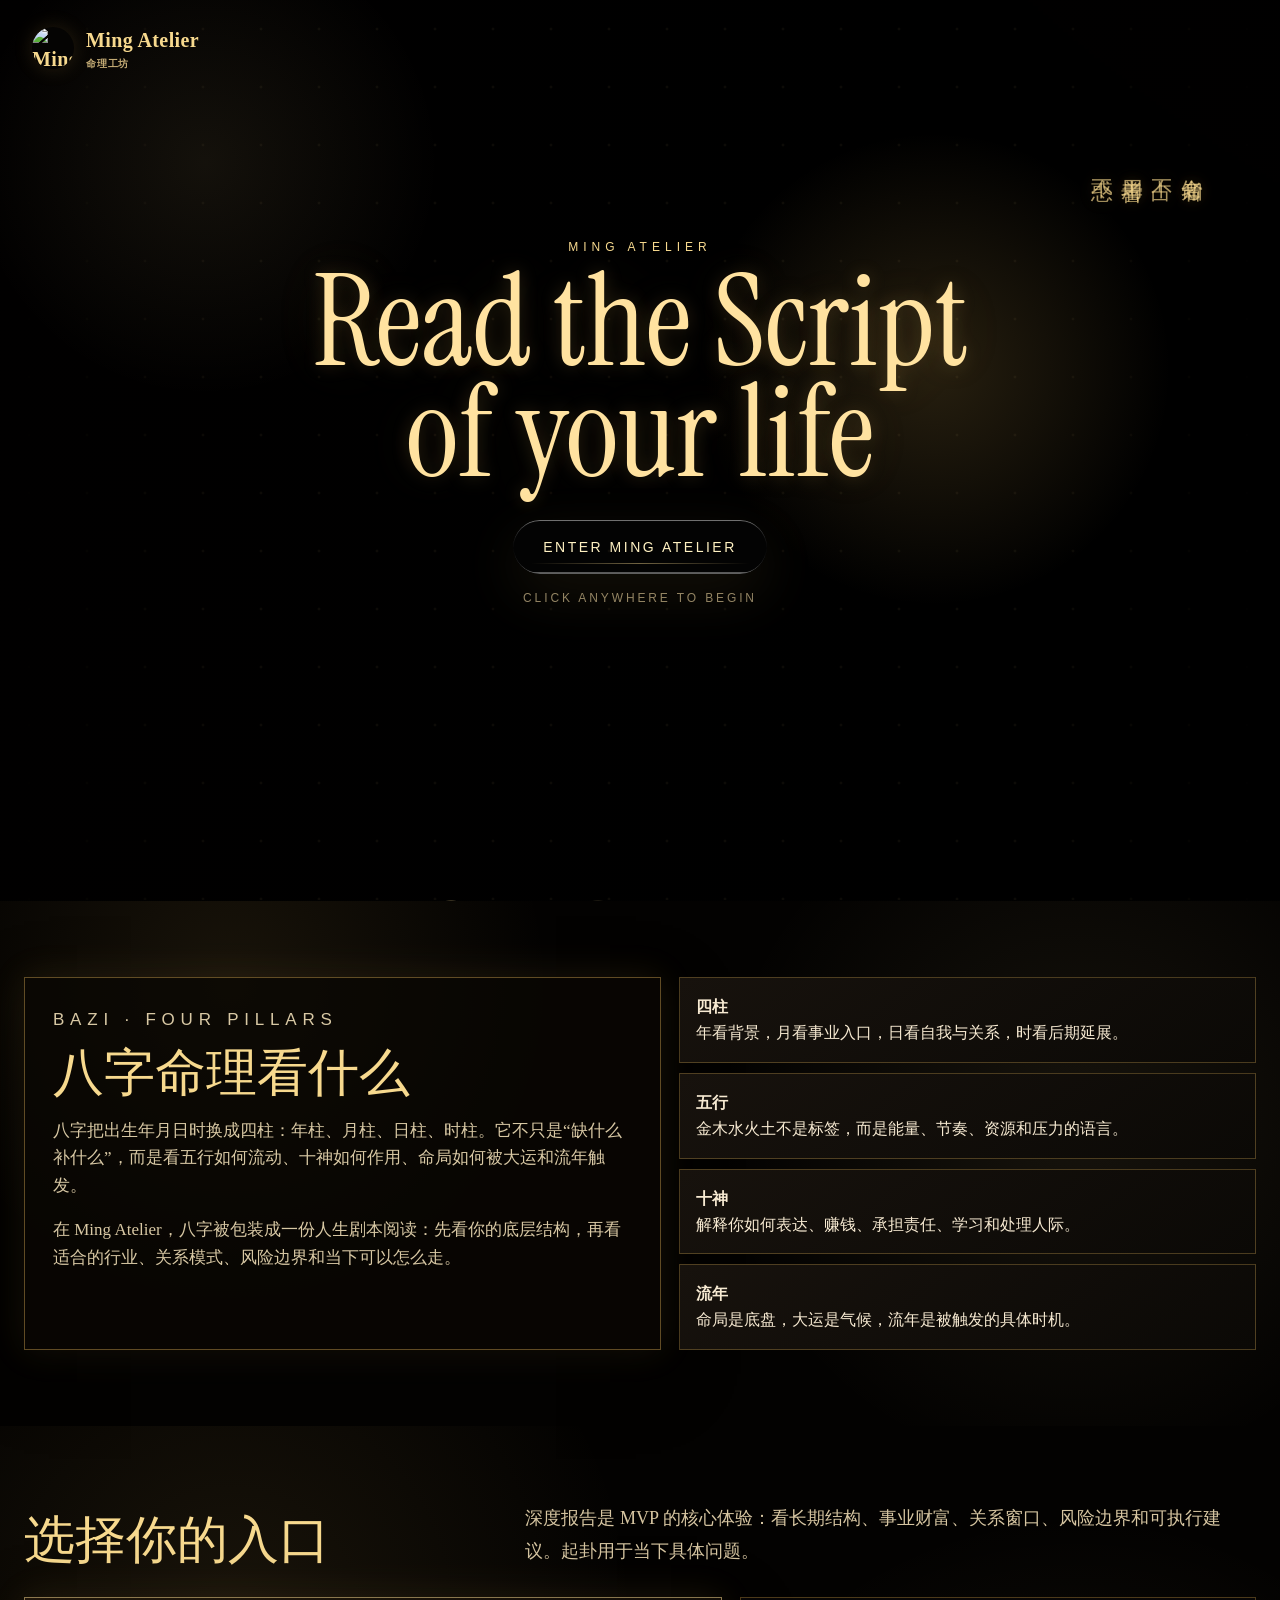
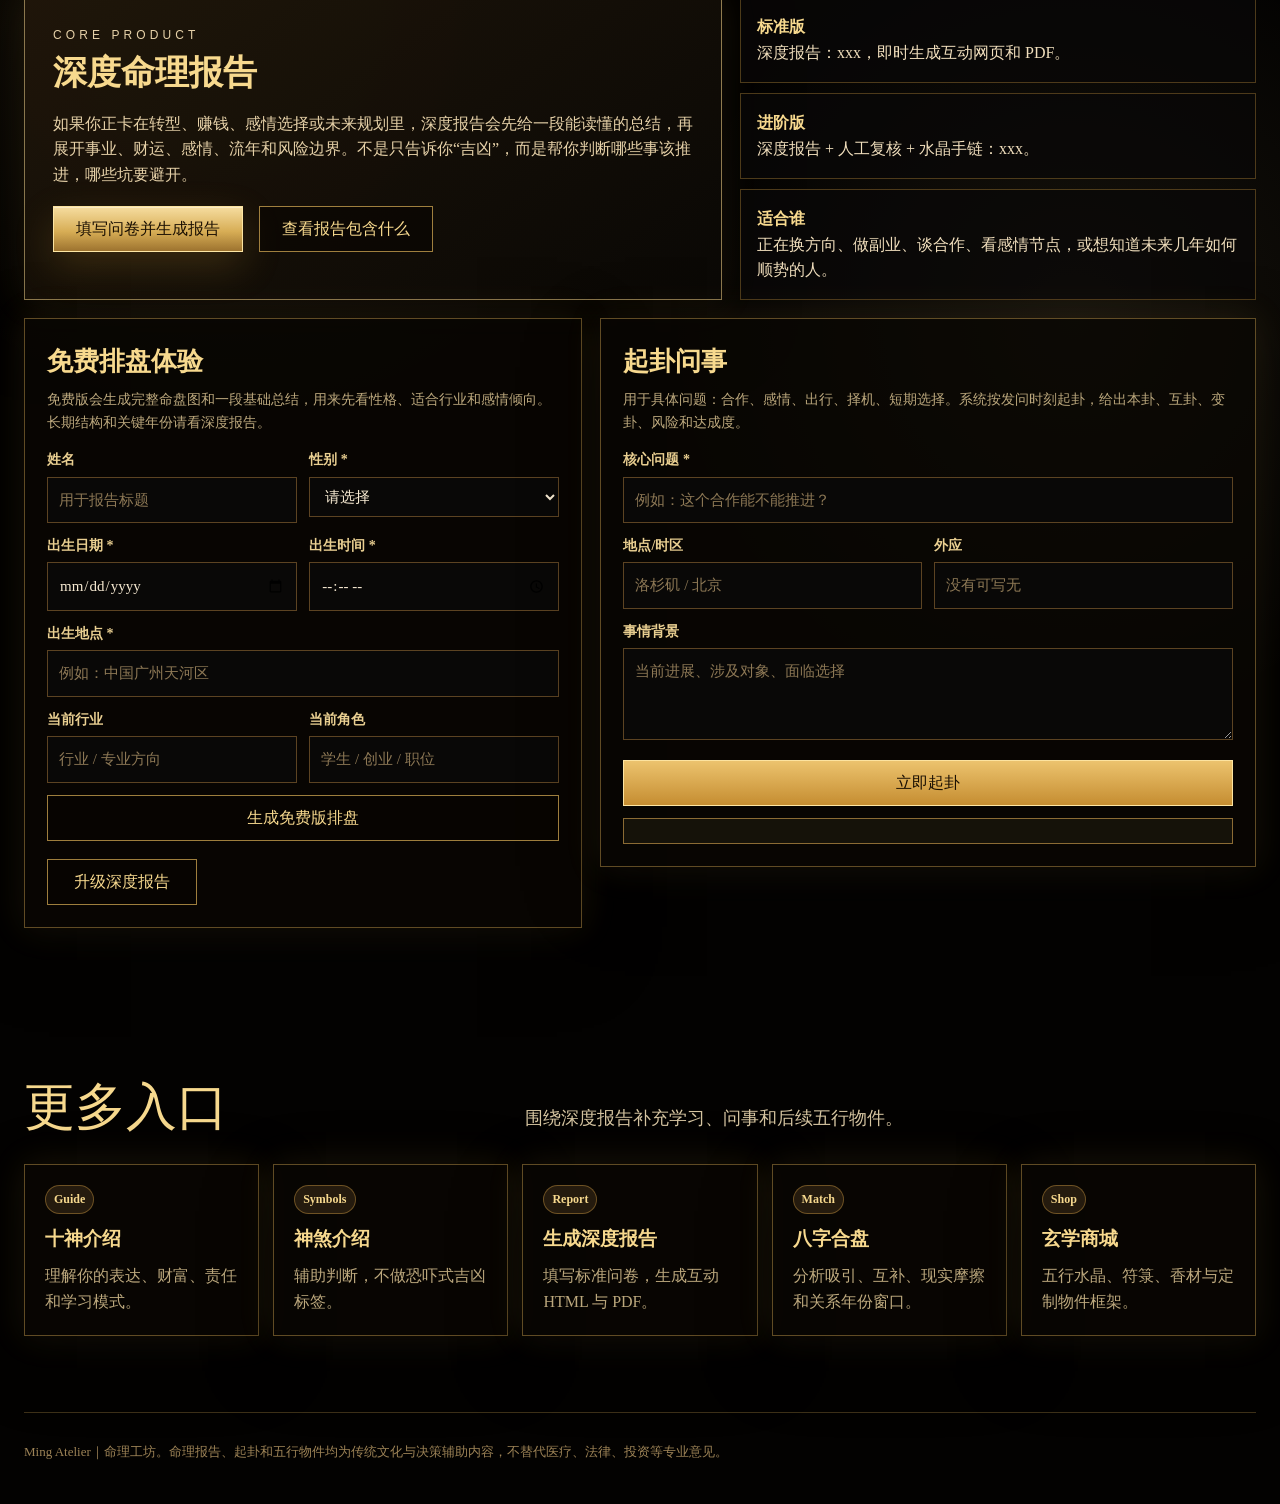
==== commit b66cc18d: "Add bazi compatibility reading" ====
--- a/auto_report_app/static/index.html
+++ b/auto_report_app/static/index.html
@@ -12,10 +12,10 @@
     .top{position:sticky;top:0;z-index:30;background:rgba(3,2,1,.82);backdrop-filter:blur(18px);border-bottom:1px solid rgba(216,173,85,.56)}.nav{min-height:62px;display:flex;align-items:center;justify-content:space-between;gap:20px}.brand{display:flex;align-items:center;gap:10px;color:var(--gold2);font-size:20px;font-weight:700}.brand img{width:40px;height:40px;object-fit:contain;border-radius:50%;background:#050403;box-shadow:0 0 22px rgba(216,173,85,.14)}.brand small{display:block;color:var(--muted);font-family:Optima,"Avenir Next",Arial,sans-serif;font-size:10px;letter-spacing:.08em;text-transform:uppercase}.links{display:flex;gap:34px;color:#ead7aa;font-size:15px}.links a{position:relative}.links a:after{content:"";position:absolute;left:0;right:0;bottom:-18px;height:2px;background:var(--gold2);transform:scaleX(0);transition:transform .18s ease}.links a:hover:after{transform:scaleX(1)}
     .btn{position:relative;min-height:46px;min-width:150px;padding:0 22px;display:inline-flex;align-items:center;justify-content:center;overflow:hidden;border:1px solid rgba(216,173,85,.72);background:rgba(7,4,1,.6);color:var(--gold2);font:inherit;font-size:16px;cursor:pointer;transition:transform .18s ease,border-color .18s ease,box-shadow .18s ease}.btn:hover{transform:translateY(-2px);border-color:var(--gold2);box-shadow:0 14px 36px rgba(216,173,85,.16)}.primary,.gold{color:#1b1003;border-color:rgba(255,232,166,.95);background:linear-gradient(180deg,#f6dda0,#d7ad55 56%,#9d732f);box-shadow:0 14px 38px rgba(180,132,44,.24),inset 0 1px 0 rgba(255,255,255,.38)}.secondary,.dark{background:rgba(7,4,1,.58);color:var(--gold2)}.warn{color:#1b1003;border-color:rgba(255,232,166,.95);background:linear-gradient(180deg,#ecc36e,#c58d31)}.btn:disabled{opacity:.62;cursor:not-allowed}
     .hero{position:relative;min-height:calc(100dvh - 62px);padding:0 24px 0;overflow:hidden;color:#fff;background:#030201}.hero:before,.hero:after{content:"";position:absolute;inset:0;pointer-events:none}.hero:before{z-index:0;background:linear-gradient(90deg,rgba(3,2,1,.98),rgba(3,2,1,.88) 31%,rgba(3,2,1,.24) 58%,rgba(3,2,1,.68)),url("/assets/ming-hero-v2.png") center/cover no-repeat;animation:slowVision 18s ease-in-out infinite alternate}.hero:after{z-index:1;background:radial-gradient(circle at 70% 36%,rgba(247,217,142,.12),transparent 24%),linear-gradient(180deg,rgba(0,0,0,.04),rgba(0,0,0,.1) 54%,rgba(0,0,0,.86))}.stars{position:absolute;inset:0;z-index:2;pointer-events:none}.hero-inner{position:relative;z-index:3;display:grid;grid-template-columns:minmax(620px,.9fr) minmax(320px,1fr);gap:28px;min-height:430px;align-items:center;padding-top:18px}.hero-copy{max-width:760px;padding-left:clamp(12px,2.8vw,44px);animation:riseIn .9s ease both}.mark{display:none}.eyebrow{margin:0 0 12px;color:var(--gold2);font-family:Optima,"Avenir Next",Arial,sans-serif;font-size:12px;letter-spacing:.34em;text-transform:uppercase}.hero h1{margin:0;color:var(--gold2);font-size:clamp(74px,7.2vw,116px);font-weight:600;line-height:.92;letter-spacing:0;white-space:nowrap;text-shadow:0 0 32px rgba(216,173,85,.24)}.cn-title{margin:10px 0 18px;color:var(--gold);font-family:Optima,"Avenir Next",Arial,sans-serif;font-size:clamp(23px,2.25vw,34px);line-height:1.08}.lead{max-width:690px;margin:22px 0 28px;display:grid;gap:8px;color:#fff7e5;font-size:clamp(22px,2vw,32px);line-height:1.28;font-weight:520;text-shadow:0 0 22px rgba(0,0,0,.62)}.lead small{display:block;color:#ead7aa;font-size:clamp(18px,1.45vw,25px)}.actions{display:flex;gap:16px;flex-wrap:wrap;margin-top:18px}.vertical-seal{position:absolute;z-index:4;right:4%;top:18%;display:grid;gap:6px;color:rgba(247,217,142,.8);font-size:21px;line-height:1.05;writing-mode:vertical-rl;text-shadow:0 0 20px rgba(216,173,85,.22)}.scroll-hint{display:none}
-    .entries{position:relative;z-index:4;display:grid;grid-template-columns:1.32fr 1fr 1fr;margin:28px 0 0;border:1px solid rgba(216,173,85,.62);background:rgba(7,5,2,.84);backdrop-filter:blur(18px)}.entry{position:relative;min-height:176px;padding:22px 34px 20px;display:grid;grid-template-columns:82px minmax(0,1fr);grid-template-rows:auto auto auto 1fr;column-gap:22px;border-right:1px solid rgba(216,173,85,.36);overflow:hidden;transition:background .22s ease,box-shadow .22s ease}.entry:last-child{border-right:0}.entry:hover{background:rgba(216,173,85,.06);box-shadow:inset 0 0 46px rgba(216,173,85,.08)}.entry.featured{background:radial-gradient(circle at 12% 34%,rgba(247,217,142,.18),transparent 25%),linear-gradient(180deg,rgba(216,173,85,.12),rgba(0,0,0,0)),rgba(16,12,6,.7)}.entry.featured:before{content:"推荐";position:absolute;left:0;top:0;padding:8px 12px;color:#1a1003;background:linear-gradient(135deg,#f6dda0,#c89a45);font-size:13px}.entry-visual{grid-column:1;grid-row:1/5;width:76px;height:76px;background:center/contain no-repeat;animation:smallTurn 20s linear infinite}.entry.featured .entry-visual{background-image:url("/assets/icon-deep-report.png")}.entry.free .entry-visual{background-image:url("/assets/icon-free-bazi.png")}.entry.oracle .entry-visual{background-image:url("/assets/icon-divination.png")}.entry-label{grid-column:2;margin:0 0 8px;color:var(--gold);font-family:Optima,"Avenir Next",Arial,sans-serif;font-size:11px;letter-spacing:.22em;text-transform:uppercase}.entry h2{grid-column:2;margin:0 0 9px;color:var(--gold2);font-size:clamp(24px,1.85vw,32px);line-height:1.1;font-weight:520}.entry p{grid-column:2;max-width:470px;margin:0;color:#d8c8a4;font-size:14px;line-height:1.55}.entry-link{grid-column:2;margin-top:16px;min-height:36px;padding:0 22px;display:inline-flex;align-items:center;color:var(--gold2);border:1px solid rgba(216,173,85,.54);background:rgba(3,2,1,.42)}
+    .entries{position:relative;z-index:4;display:grid;grid-template-columns:1.28fr 1fr 1fr 1fr;margin:28px 0 0;border:1px solid rgba(216,173,85,.62);background:rgba(7,5,2,.84);backdrop-filter:blur(18px)}.entry{position:relative;min-height:176px;padding:22px 24px 20px;display:grid;grid-template-columns:72px minmax(0,1fr);grid-template-rows:auto auto auto 1fr;column-gap:18px;border-right:1px solid rgba(216,173,85,.36);overflow:hidden;transition:background .22s ease,box-shadow .22s ease}.entry:last-child{border-right:0}.entry:hover{background:rgba(216,173,85,.06);box-shadow:inset 0 0 46px rgba(216,173,85,.08)}.entry.featured{background:radial-gradient(circle at 12% 34%,rgba(247,217,142,.18),transparent 25%),linear-gradient(180deg,rgba(216,173,85,.12),rgba(0,0,0,0)),rgba(16,12,6,.7)}.entry.featured:before{content:"推荐";position:absolute;left:0;top:0;padding:8px 12px;color:#1a1003;background:linear-gradient(135deg,#f6dda0,#c89a45);font-size:13px}.entry-visual{grid-column:1;grid-row:1/5;width:66px;height:66px;background:center/contain no-repeat;animation:smallTurn 20s linear infinite}.entry.featured .entry-visual{background-image:url("/assets/icon-deep-report.png")}.entry.free .entry-visual{background-image:url("/assets/icon-free-bazi.png")}.entry.oracle .entry-visual{background-image:url("/assets/icon-divination.png")}.entry.match .entry-visual{background-image:url("/assets/ming-four-pillars-mark.png")}.entry-label{grid-column:2;margin:0 0 8px;color:var(--gold);font-family:Optima,"Avenir Next",Arial,sans-serif;font-size:11px;letter-spacing:.22em;text-transform:uppercase}.entry h2{grid-column:2;margin:0 0 9px;color:var(--gold2);font-size:clamp(23px,1.55vw,30px);line-height:1.1;font-weight:520}.entry p{grid-column:2;max-width:470px;margin:0;color:#d8c8a4;font-size:14px;line-height:1.55}.entry-link{grid-column:2;margin-top:16px;min-height:36px;padding:0 18px;display:inline-flex;align-items:center;color:var(--gold2);border:1px solid rgba(216,173,85,.54);background:rgba(3,2,1,.42)}
     section{padding:76px 0}.section-head{display:grid;grid-template-columns:minmax(280px,.5fr) minmax(360px,.82fr);gap:56px;align-items:end;margin-bottom:30px}h2{margin:0;color:var(--gold2);font-size:clamp(38px,4vw,70px);line-height:1.06;font-weight:560}.section-head p{margin:0;color:#d6c5a1;font-size:18px;line-height:1.8}.intro-band,.experience{background:radial-gradient(circle at 18% 16%,rgba(216,173,85,.1),transparent 28%),radial-gradient(circle at 84% 42%,rgba(247,217,142,.08),transparent 32%),#030201}.intro-grid{display:grid;grid-template-columns:1.05fr .95fr;gap:18px}.intro-panel,.window,.card{background:rgba(10,7,3,.76);border:1px solid rgba(216,173,85,.42);box-shadow:var(--shadow)}.intro-panel{padding:28px}.intro-panel p{color:#d8c8a4;font-size:17px}.principles{display:grid;gap:10px}.principles div{padding:16px;border:1px solid rgba(216,173,85,.3);background:linear-gradient(145deg,#17120d,#0b0906);color:#f7ead2;transition:transform .24s ease,border-color .24s ease}.principles div:hover{transform:translateY(-3px);border-color:var(--gold)}
     .deep-spotlight{display:grid;grid-template-columns:1.15fr .85fr;gap:18px;align-items:stretch;margin-bottom:18px}.deep-main{padding:28px;border:1px solid rgba(242,210,139,.54);background:linear-gradient(145deg,rgba(31,22,10,.96),rgba(10,8,5,.96));box-shadow:var(--shadow)}.deep-main h3{margin:0 0 10px;color:var(--gold2);font-size:34px}.deep-main p{margin:0;color:#e6d1a8}.deep-list{display:grid;gap:10px}.deep-list div{padding:16px;border:1px solid rgba(199,150,63,.36);background:rgba(9,8,7,.72);color:#f1dfbd}.deep-list b{color:var(--gold2)}.windows{display:grid;grid-template-columns:.92fr 1.08fr;gap:18px;align-items:start}.window{padding:22px;color:var(--ink);transition:transform .24s ease,border-color .24s ease}.window:hover{transform:translateY(-4px);border-color:var(--gold)}.window h3{font-size:26px;margin:0 0 6px;color:var(--gold2)}.hint{margin:0 0 14px;color:var(--muted);font-size:14px}.fields{display:grid;grid-template-columns:1fr 1fr;gap:12px}.full{grid-column:1/-1}label{display:block;font-weight:780;margin:0 0 5px;font-size:14px;color:#e9cf91}input,select,textarea{width:100%;border:1px solid #5c4322;border-radius:0;padding:10px 11px;background:#090807;color:#f7ead2;font:inherit;font-size:15px}input::placeholder,textarea::placeholder{color:#8d7855}textarea{min-height:92px;resize:vertical}.result,.error{display:none;margin-top:12px;padding:12px;font-size:14px}.result{background:#151209;border:1px solid #8b6b34;color:var(--gold2)}.error{background:#25100b;border:1px solid #8b4c36;color:#e9b19c}.oracle-output{display:grid;gap:7px}
-    .support{display:grid;grid-template-columns:repeat(4,1fr);gap:14px}.card{padding:20px;transition:transform .24s ease,border-color .24s ease}.card:hover{transform:translateY(-4px);border-color:var(--gold)}.tag{display:inline-flex;padding:4px 8px;border-radius:999px;background:#251b0e;color:var(--gold2);border:1px solid rgba(199,150,63,.45);font-weight:800;font-size:12px;margin-bottom:10px}.card h3{margin:0 0 8px;color:var(--gold2)}.card p{margin:0;color:var(--muted)}footer{padding:28px 0 42px;color:#9d8356;border-top:1px solid rgba(216,173,85,.28);font-size:13px}
+    .support{display:grid;grid-template-columns:repeat(5,1fr);gap:14px}.card{padding:20px;transition:transform .24s ease,border-color .24s ease}.card:hover{transform:translateY(-4px);border-color:var(--gold)}.tag{display:inline-flex;padding:4px 8px;border-radius:999px;background:#251b0e;color:var(--gold2);border:1px solid rgba(199,150,63,.45);font-weight:800;font-size:12px;margin-bottom:10px}.card h3{margin:0 0 8px;color:var(--gold2)}.card p{margin:0;color:var(--muted)}footer{padding:28px 0 42px;color:#9d8356;border-top:1px solid rgba(216,173,85,.28);font-size:13px}
     @keyframes slowVision{from{transform:scale(1.012) translate3d(0,0,0)}to{transform:scale(1.055) translate3d(-12px,-8px,0)}}@keyframes riseIn{from{opacity:0;transform:translateY(18px)}to{opacity:1;transform:translateY(0)}}@keyframes smallTurn{from{transform:rotate(0)}to{transform:rotate(360deg)}}
     @media(max-width:980px){.links{display:none}.shell{width:calc(100% - 36px)}.hero{min-height:auto;padding:0 18px 34px}.hero .shell{width:100%}.hero-inner{grid-template-columns:1fr;min-height:540px;padding-top:20px}.hero-copy{min-width:0;padding-left:0}.hero h1{font-size:clamp(56px,15vw,82px);line-height:.95;white-space:normal}.hero h1 span{display:block}.lead{font-size:24px}.entries,.intro-grid,.deep-spotlight,.windows,.support,.section-head{grid-template-columns:1fr}.entry{border-right:0;border-bottom:1px solid rgba(216,173,85,.32)}.entry:last-child{border-bottom:0}.vertical-seal{display:none}.fields{grid-template-columns:1fr}.section-head{gap:20px}}
     @media(max-width:620px){.shell{width:calc(100% - 24px)}.portal-brand{left:20px;top:18px}.portal-content{width:calc(100% - 30px);transform:translateY(-1dvh)}.portal h1{font-size:clamp(54px,18vw,84px);line-height:.9}.portal-trigger{width:min(100%,280px)}.portal-seal{display:none}.brand{font-size:18px}.brand img{width:38px;height:38px}.hero-inner{min-height:520px}.lead{font-size:21px}.lead small{font-size:17px}.btn,.primary{width:100%;min-width:0}.entry{grid-template-columns:1fr;padding:28px 22px}.entry-visual{grid-column:1;grid-row:auto;width:58px;height:58px}.entry-label,.entry h2,.entry p,.entry-link{grid-column:1}h2{font-size:40px}}
@@ -51,6 +51,7 @@
         <a href="#bazi">八字命理</a>
         <a href="#experience">人生剧本</a>
         <a href="#oracle">起卦问事</a>
+        <a href="/compatibility.html">合盘</a>
         <a href="/ten-gods.html">十神</a>
         <a href="/shensha.html">神煞</a>
         <a href="/shop.html">商城</a>
@@ -71,6 +72,7 @@
             <a class="btn primary" href="/questionnaire.html">获取深度命理报告</a>
             <a class="btn secondary" href="#free-report">免费排盘</a>
             <a class="btn secondary" href="#oracle">起卦问事</a>
+            <a class="btn secondary" href="/compatibility.html">八字合盘</a>
           </div>
         </div>
         <div class="vertical-seal" aria-hidden="true">
@@ -102,6 +104,13 @@
             <h2>梅花易数起卦</h2>
             <p>遇到合作、感情、面试、签约这类当下选择，用一卦看阻力在哪里、是否值得推进。</p>
             <a class="entry-link" href="#oracle">立即起卦问事</a>
+          </article>
+          <article class="entry match">
+            <div class="entry-visual" aria-hidden="true"></div>
+            <p class="entry-label">COMPATIBILITY</p>
+            <h2>八字合盘</h2>
+            <p>看两个人的吸引、互补、拉扯与年份窗口，适合恋爱、暧昧、复合和婚前判断。</p>
+            <a class="entry-link" href="/compatibility.html">立即查看合盘</a>
           </article>
         </div>
       </div>
@@ -197,6 +206,7 @@
           <a class="card" href="/ten-gods.html"><span class="tag">Guide</span><h3>十神介绍</h3><p>理解你的表达、财富、责任和学习模式。</p></a>
           <a class="card" href="/shensha.html"><span class="tag">Symbols</span><h3>神煞介绍</h3><p>辅助判断，不做恐吓式吉凶标签。</p></a>
           <a class="card" href="/questionnaire.html"><span class="tag">Report</span><h3>生成深度报告</h3><p>填写标准问卷，生成互动 HTML 与 PDF。</p></a>
+          <a class="card" href="/compatibility.html"><span class="tag">Match</span><h3>八字合盘</h3><p>分析吸引、互补、现实摩擦和关系年份窗口。</p></a>
           <a class="card" href="/shop.html"><span class="tag">Shop</span><h3>玄学商城</h3><p>五行水晶、符箓、香材与定制物件框架。</p></a>
         </div>
       </div>
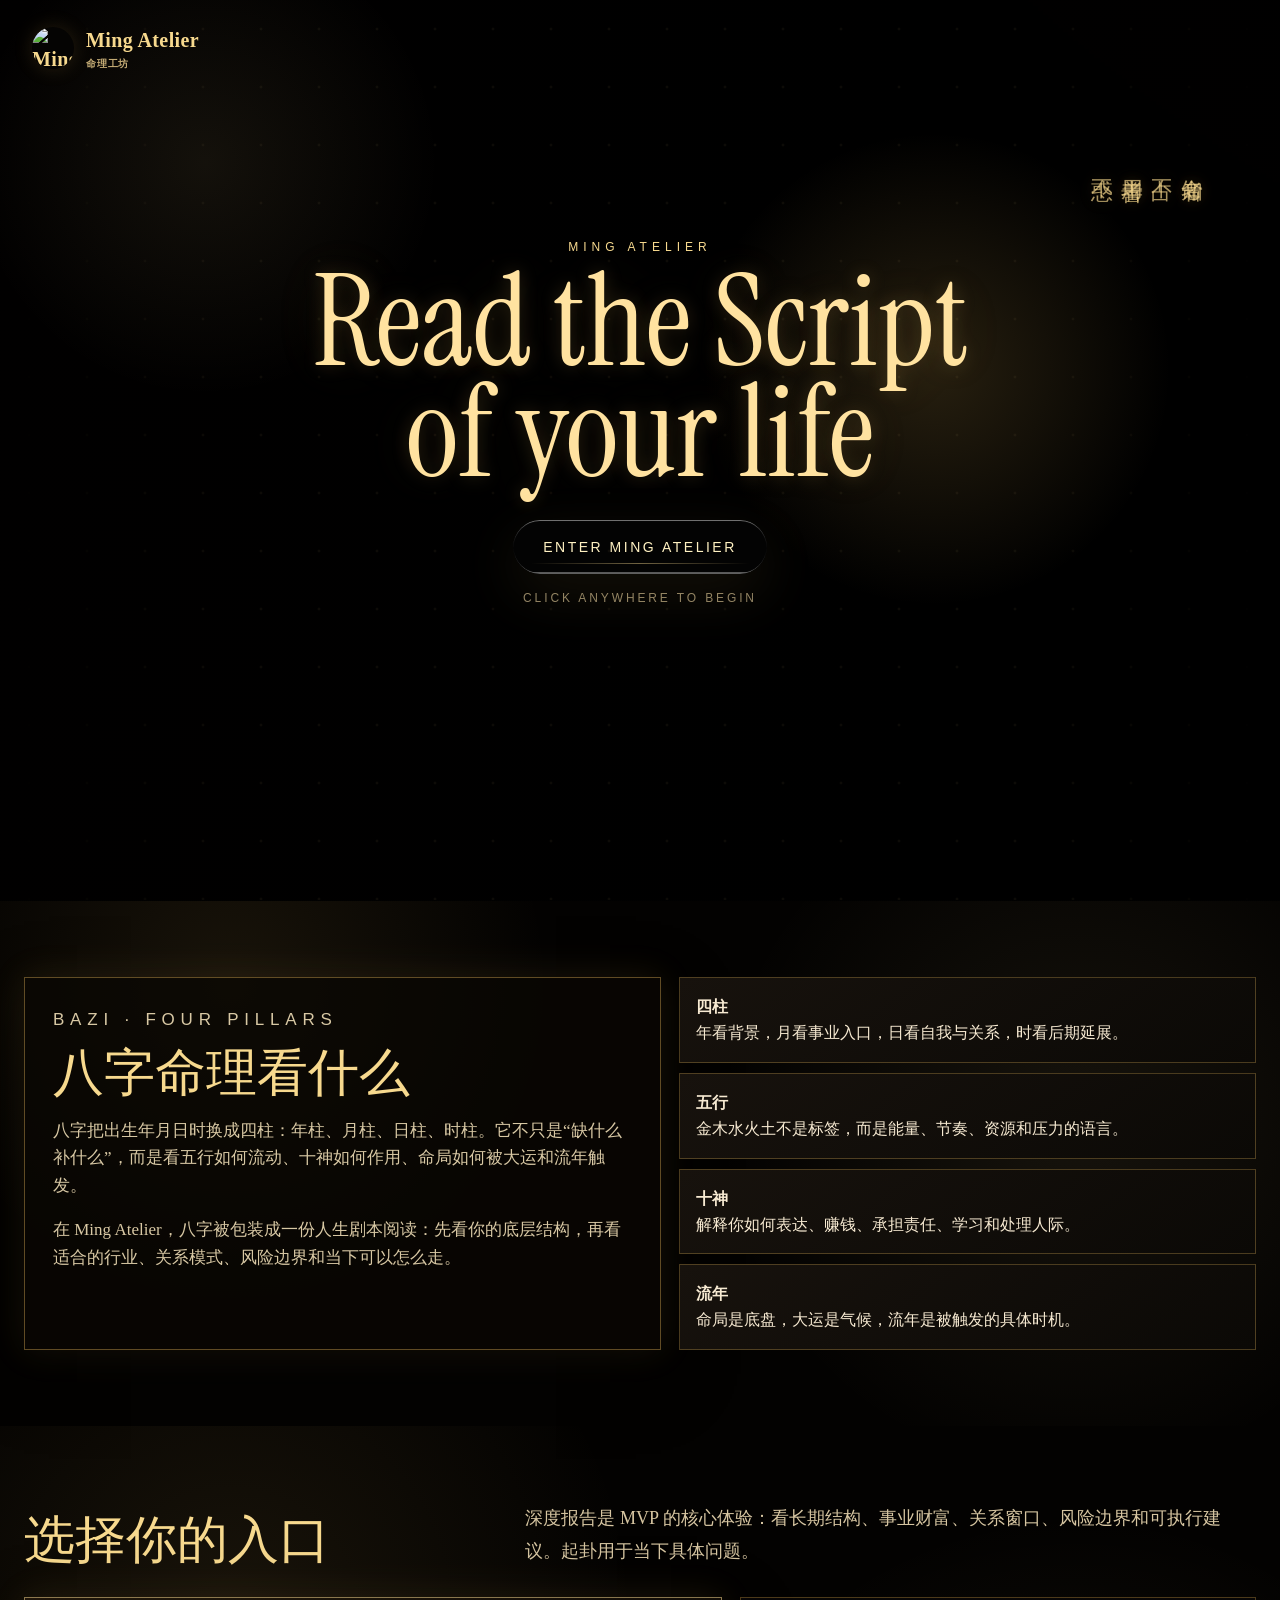
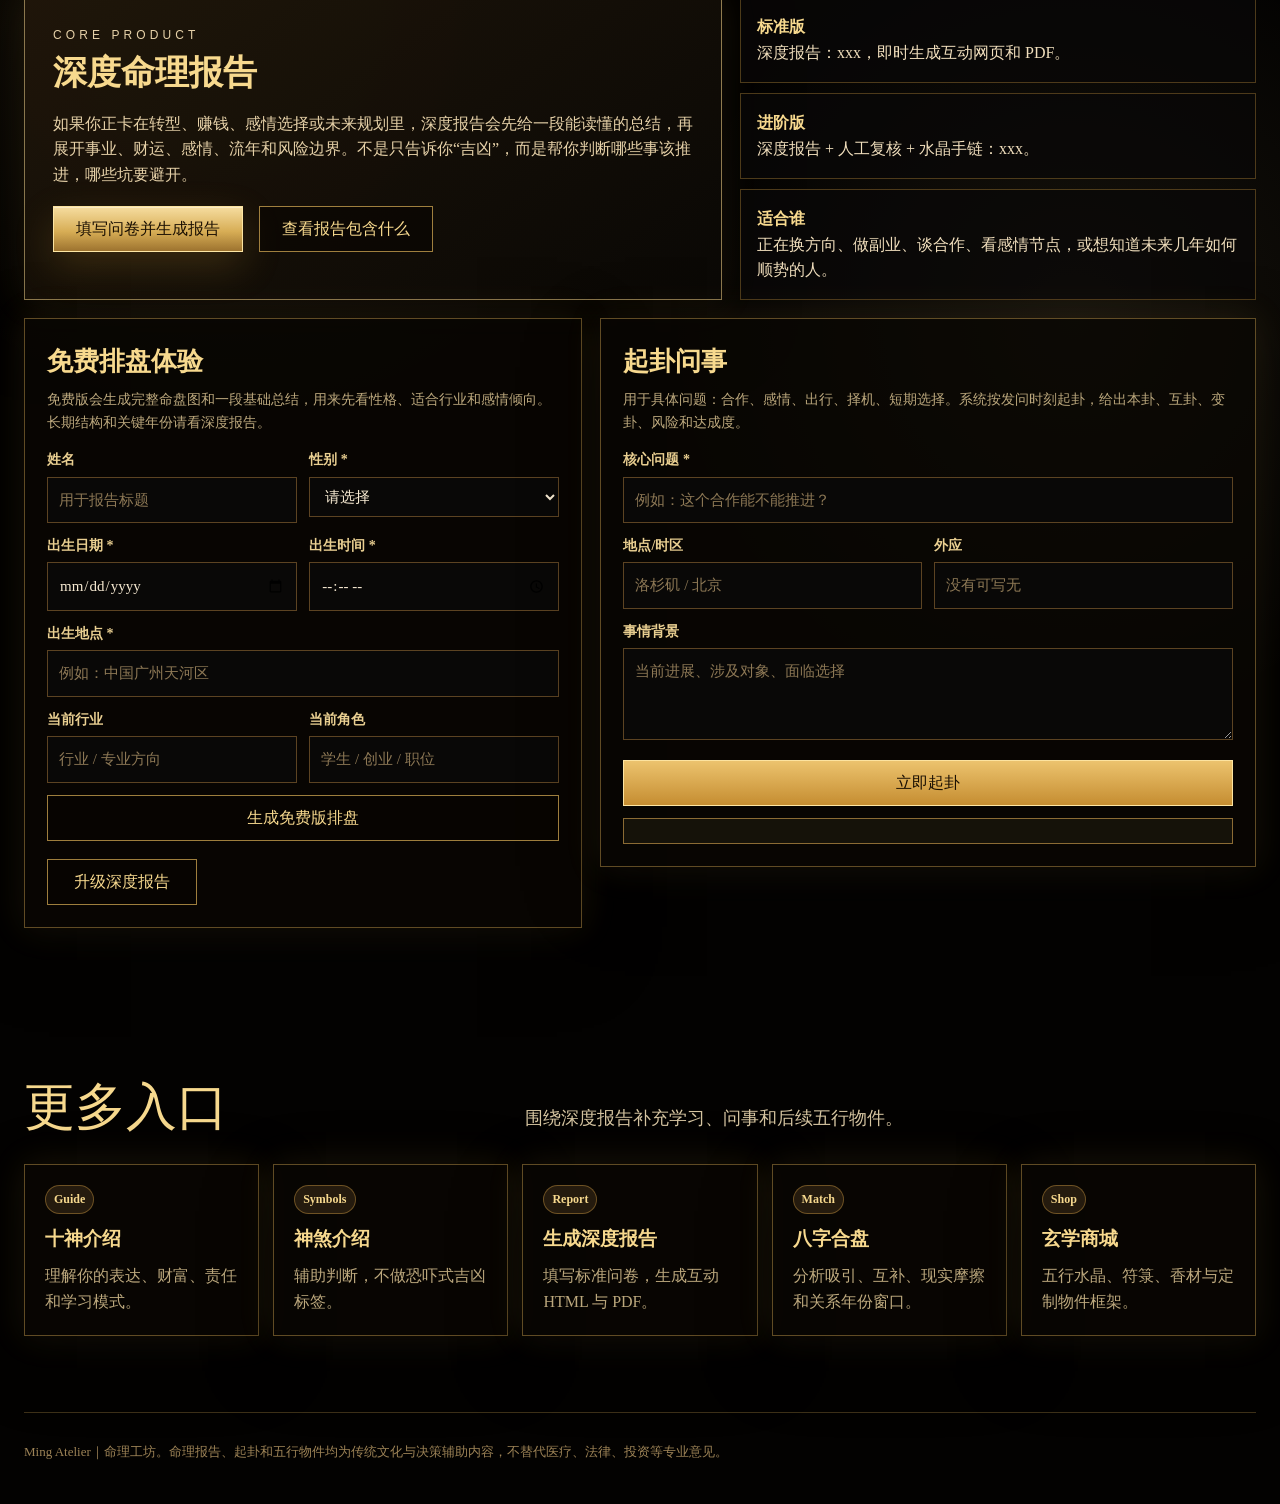
==== commit 0bcc1f2f: "Add English MVP report localization" ====
--- a/auto_report_app/static/index.html
+++ b/auto_report_app/static/index.html
@@ -9,7 +9,7 @@
     :root{--gold:#d8ad55;--gold2:#f7d98e;--gold3:#8f6828;--paper:#030201;--panel:#100c06;--line:#4c3515;--ink:#f8ecd1;--muted:#bca87d;--shadow:0 24px 70px rgba(0,0,0,.42),0 0 34px rgba(216,173,85,.12)}
     *{box-sizing:border-box}html{scroll-behavior:smooth}body{margin:0;overflow-x:hidden;color:var(--ink);background:var(--paper);font-family:"Songti SC","STSong","Noto Serif SC","Source Han Serif SC","Kaiti SC","KaiTi",serif;line-height:1.62}a{color:inherit;text-decoration:none}.shell{width:min(1392px,calc(100% - 48px));margin:0 auto}
     body.intro-locked{height:100dvh;overflow:hidden}.portal{position:fixed;inset:0;z-index:2000;display:grid;place-items:center;overflow:hidden;background:#020100;color:#fff;cursor:pointer;isolation:isolate}.portal:before,.portal:after{content:"";position:absolute;inset:0;pointer-events:none}.portal:before{z-index:-3;background:linear-gradient(90deg,rgba(2,1,0,.97),rgba(2,1,0,.68) 45%,rgba(2,1,0,.34)),linear-gradient(180deg,rgba(0,0,0,.08),rgba(0,0,0,.9)),url("/assets/ming-hero-v2.png") center/cover no-repeat;animation:portalBreath 18s ease-in-out infinite alternate;will-change:transform}.portal:after{z-index:-2;background:radial-gradient(circle at 73% 41%,rgba(216,173,85,.18),transparent 22%),radial-gradient(circle at 16% 18%,rgba(247,217,142,.08),transparent 18%),linear-gradient(180deg,rgba(0,0,0,.08),rgba(0,0,0,.32))}.portal-grain{position:absolute;inset:0;z-index:-1;opacity:.22;background-image:radial-gradient(circle,rgba(247,217,142,.24) 0 1px,transparent 1.8px);background-size:58px 58px;mask-image:linear-gradient(90deg,transparent,black 18%,black 82%,transparent);animation:portalDust 16s linear infinite}.portal-brand{position:absolute;left:32px;top:24px;display:flex;align-items:center;gap:12px;color:var(--gold2);font-size:20px;font-weight:700;letter-spacing:.02em}.portal-brand img{width:42px;height:42px;border-radius:50%;background:#050403;box-shadow:0 0 20px rgba(216,173,85,.16)}.portal-brand small{display:block;color:#c6ad76;font-family:Optima,"Avenir Next",Arial,sans-serif;font-size:10px;letter-spacing:.08em;text-transform:uppercase}.portal-content{width:min(960px,calc(100% - 44px));transform:translateY(-3dvh);text-align:center;animation:portalTextIn .9s ease both}.portal-kicker{margin:0 0 10px;color:var(--gold2);font-family:Optima,"Avenir Next",Arial,sans-serif;font-size:12px;letter-spacing:.42em;text-transform:uppercase}.portal h1{margin:0;color:#ffe2a0;font-family:"Instrument Serif","Times New Roman",serif;font-size:clamp(64px,10vw,150px);font-weight:400;line-height:.86;letter-spacing:0;text-shadow:0 0 18px rgba(216,173,85,.22),0 0 58px rgba(216,173,85,.1)}.portal-trigger{position:relative;margin-top:32px;min-width:230px;min-height:54px;padding:0 30px;border:0;border-radius:999px;color:#fff1c2;background:rgba(255,255,255,.012);background-blend-mode:luminosity;backdrop-filter:blur(4px);-webkit-backdrop-filter:blur(4px);box-shadow:inset 0 1px 1px rgba(255,255,255,.12),0 18px 58px rgba(216,173,85,.1);font-family:Optima,"Avenir Next",Arial,sans-serif;font-size:14px;letter-spacing:.18em;text-transform:uppercase;cursor:pointer;transition:transform .16s ease,box-shadow .16s ease}.portal-trigger:before{content:"";position:absolute;inset:0;border-radius:inherit;padding:1.4px;background:linear-gradient(180deg,rgba(255,255,255,.38),rgba(255,255,255,.12) 20%,rgba(255,255,255,0) 42%,rgba(255,255,255,0) 58%,rgba(255,255,255,.12) 80%,rgba(255,255,255,.38));-webkit-mask:linear-gradient(#fff 0 0) content-box,linear-gradient(#fff 0 0);-webkit-mask-composite:xor;mask-composite:exclude;pointer-events:none}.portal-trigger:after{content:"";position:absolute;left:18px;right:18px;bottom:10px;height:1px;background:linear-gradient(90deg,transparent,var(--gold2),transparent);opacity:.45}.portal-trigger:hover{transform:translateY(-2px);box-shadow:inset 0 1px 1px rgba(255,255,255,.16),0 22px 68px rgba(216,173,85,.15)}.portal-trigger:active{transform:translateY(1px) scale(.985)}.portal-hint{margin:15px 0 0;color:rgba(242,218,166,.6);font-family:Optima,"Avenir Next",Arial,sans-serif;font-size:12px;letter-spacing:.24em;text-transform:uppercase}.portal-seal{position:absolute;right:6%;top:18%;display:grid;gap:8px;color:rgba(247,217,142,.68);font-size:22px;line-height:1;writing-mode:vertical-rl;text-shadow:0 0 18px rgba(216,173,85,.16)}.portal-ripple,.portal-flare{position:absolute;left:var(--click-x);top:var(--click-y);pointer-events:none;transform:translate(-50%,-50%);will-change:transform,opacity}.portal-ripple{width:30vmin;height:30vmin;border-radius:50%;border:1px solid rgba(247,217,142,.26);background:radial-gradient(circle,transparent 0 28%,rgba(247,217,142,.16) 32%,transparent 38%,rgba(216,173,85,.12) 47%,transparent 58%,rgba(216,173,85,.08) 66%,transparent 74%);box-shadow:0 0 54px rgba(216,173,85,.16),inset 0 0 28px rgba(247,217,142,.09);mix-blend-mode:screen;animation:portalRipple 1.9s cubic-bezier(.18,.62,.22,1) forwards}.portal-flare{width:10vmin;height:10vmin;border-radius:50%;background:radial-gradient(circle,rgba(255,238,184,.42) 0 8%,rgba(216,173,85,.16) 34%,transparent 72%);filter:blur(.5px);mix-blend-mode:screen;animation:portalFlare 1.2s ease-out forwards}.portal.entering{cursor:default;animation:portalFade 1.78s cubic-bezier(.18,.74,.22,1) forwards}.portal.entering .portal-grain{opacity:0;transition:opacity .65s ease}.portal.entering .portal-content,.portal.entering .portal-brand,.portal.entering .portal-seal{animation:portalContentExit .82s ease forwards}.portal.entering:before{animation:portalBgExit 1.78s cubic-bezier(.18,.74,.22,1) forwards}.portal.entering:after{animation:portalBloom 1.66s ease-out forwards}.portal.done{opacity:0;visibility:hidden;pointer-events:none;transition:opacity .22s ease,visibility 0s linear .22s}@keyframes portalBreath{from{transform:scale(1.01) translate3d(0,0,0);filter:saturate(1.02) brightness(.82)}to{transform:scale(1.035) translate3d(-6px,-4px,0);filter:saturate(1.08) brightness(.92)}}@keyframes portalDust{from{transform:translate3d(0,0,0)}to{transform:translate3d(-58px,-58px,0)}}@keyframes portalTextIn{from{opacity:0;transform:translateY(0)}to{opacity:1;transform:translateY(-3dvh)}}@keyframes portalContentExit{to{opacity:0;transform:translateY(-14px) scale(.99);filter:blur(3px)}}@keyframes portalRipple{0%{opacity:0;transform:translate(-50%,-50%) scale(.12)}16%{opacity:.82}72%{opacity:.34}100%{opacity:0;transform:translate(-50%,-50%) scale(8.4)}}@keyframes portalFlare{0%{opacity:0;transform:translate(-50%,-50%) scale(.35)}24%{opacity:.58}100%{opacity:0;transform:translate(-50%,-50%) scale(12)}}@keyframes portalBloom{0%{opacity:1;background:radial-gradient(circle at var(--click-x) var(--click-y),rgba(247,217,142,.14),transparent 10%),rgba(0,0,0,0)}100%{opacity:0;background:radial-gradient(circle at var(--click-x) var(--click-y),rgba(216,173,85,.16),rgba(216,173,85,.05) 24%,transparent 58%),rgba(0,0,0,0)}}@keyframes portalBgExit{to{opacity:.1;filter:brightness(.7) blur(2px);transform:scale(1.045)}}@keyframes portalFade{0%{opacity:1}82%{opacity:.94}100%{opacity:0}}@media(prefers-reduced-motion:reduce){.portal:before,.portal-grain,.portal-content{animation:none}.portal-ripple,.portal-flare{display:none}.portal.entering .portal-content,.portal.entering .portal-brand,.portal.entering .portal-seal{animation:none;opacity:0}.portal.entering:before,.portal.entering:after{animation:none;opacity:0}}
-    .top{position:sticky;top:0;z-index:30;background:rgba(3,2,1,.82);backdrop-filter:blur(18px);border-bottom:1px solid rgba(216,173,85,.56)}.nav{min-height:62px;display:flex;align-items:center;justify-content:space-between;gap:20px}.brand{display:flex;align-items:center;gap:10px;color:var(--gold2);font-size:20px;font-weight:700}.brand img{width:40px;height:40px;object-fit:contain;border-radius:50%;background:#050403;box-shadow:0 0 22px rgba(216,173,85,.14)}.brand small{display:block;color:var(--muted);font-family:Optima,"Avenir Next",Arial,sans-serif;font-size:10px;letter-spacing:.08em;text-transform:uppercase}.links{display:flex;gap:34px;color:#ead7aa;font-size:15px}.links a{position:relative}.links a:after{content:"";position:absolute;left:0;right:0;bottom:-18px;height:2px;background:var(--gold2);transform:scaleX(0);transition:transform .18s ease}.links a:hover:after{transform:scaleX(1)}
+    .top{position:sticky;top:0;z-index:30;background:rgba(3,2,1,.82);backdrop-filter:blur(18px);border-bottom:1px solid rgba(216,173,85,.56)}.nav{min-height:62px;display:flex;align-items:center;justify-content:space-between;gap:20px}.brand{display:flex;align-items:center;gap:10px;color:var(--gold2);font-size:20px;font-weight:700}.brand img{width:40px;height:40px;object-fit:contain;border-radius:50%;background:#050403;box-shadow:0 0 22px rgba(216,173,85,.14)}.brand small{display:block;color:var(--muted);font-family:Optima,"Avenir Next",Arial,sans-serif;font-size:10px;letter-spacing:.08em;text-transform:uppercase}.links{display:flex;gap:34px;color:#ead7aa;font-size:15px}.links a{position:relative}.links a:after{content:"";position:absolute;left:0;right:0;bottom:-18px;height:2px;background:var(--gold2);transform:scaleX(0);transition:transform .18s ease}.links a:hover:after{transform:scaleX(1)}.lang-toggle{min-width:auto;min-height:30px;padding:0 10px;border-radius:999px;font-size:12px;font-family:Optima,"Avenir Next",Arial,sans-serif;letter-spacing:.08em}
     .btn{position:relative;min-height:46px;min-width:150px;padding:0 22px;display:inline-flex;align-items:center;justify-content:center;overflow:hidden;border:1px solid rgba(216,173,85,.72);background:rgba(7,4,1,.6);color:var(--gold2);font:inherit;font-size:16px;cursor:pointer;transition:transform .18s ease,border-color .18s ease,box-shadow .18s ease}.btn:hover{transform:translateY(-2px);border-color:var(--gold2);box-shadow:0 14px 36px rgba(216,173,85,.16)}.primary,.gold{color:#1b1003;border-color:rgba(255,232,166,.95);background:linear-gradient(180deg,#f6dda0,#d7ad55 56%,#9d732f);box-shadow:0 14px 38px rgba(180,132,44,.24),inset 0 1px 0 rgba(255,255,255,.38)}.secondary,.dark{background:rgba(7,4,1,.58);color:var(--gold2)}.warn{color:#1b1003;border-color:rgba(255,232,166,.95);background:linear-gradient(180deg,#ecc36e,#c58d31)}.btn:disabled{opacity:.62;cursor:not-allowed}
     .hero{position:relative;min-height:calc(100dvh - 62px);padding:0 24px 0;overflow:hidden;color:#fff;background:#030201}.hero:before,.hero:after{content:"";position:absolute;inset:0;pointer-events:none}.hero:before{z-index:0;background:linear-gradient(90deg,rgba(3,2,1,.98),rgba(3,2,1,.88) 31%,rgba(3,2,1,.24) 58%,rgba(3,2,1,.68)),url("/assets/ming-hero-v2.png") center/cover no-repeat;animation:slowVision 18s ease-in-out infinite alternate}.hero:after{z-index:1;background:radial-gradient(circle at 70% 36%,rgba(247,217,142,.12),transparent 24%),linear-gradient(180deg,rgba(0,0,0,.04),rgba(0,0,0,.1) 54%,rgba(0,0,0,.86))}.stars{position:absolute;inset:0;z-index:2;pointer-events:none}.hero-inner{position:relative;z-index:3;display:grid;grid-template-columns:minmax(620px,.9fr) minmax(320px,1fr);gap:28px;min-height:430px;align-items:center;padding-top:18px}.hero-copy{max-width:760px;padding-left:clamp(12px,2.8vw,44px);animation:riseIn .9s ease both}.mark{display:none}.eyebrow{margin:0 0 12px;color:var(--gold2);font-family:Optima,"Avenir Next",Arial,sans-serif;font-size:12px;letter-spacing:.34em;text-transform:uppercase}.hero h1{margin:0;color:var(--gold2);font-size:clamp(74px,7.2vw,116px);font-weight:600;line-height:.92;letter-spacing:0;white-space:nowrap;text-shadow:0 0 32px rgba(216,173,85,.24)}.cn-title{margin:10px 0 18px;color:var(--gold);font-family:Optima,"Avenir Next",Arial,sans-serif;font-size:clamp(23px,2.25vw,34px);line-height:1.08}.lead{max-width:690px;margin:22px 0 28px;display:grid;gap:8px;color:#fff7e5;font-size:clamp(22px,2vw,32px);line-height:1.28;font-weight:520;text-shadow:0 0 22px rgba(0,0,0,.62)}.lead small{display:block;color:#ead7aa;font-size:clamp(18px,1.45vw,25px)}.actions{display:flex;gap:16px;flex-wrap:wrap;margin-top:18px}.vertical-seal{position:absolute;z-index:4;right:4%;top:18%;display:grid;gap:6px;color:rgba(247,217,142,.8);font-size:21px;line-height:1.05;writing-mode:vertical-rl;text-shadow:0 0 20px rgba(216,173,85,.22)}.scroll-hint{display:none}
     .entries{position:relative;z-index:4;display:grid;grid-template-columns:1.28fr 1fr 1fr 1fr;margin:28px 0 0;border:1px solid rgba(216,173,85,.62);background:rgba(7,5,2,.84);backdrop-filter:blur(18px)}.entry{position:relative;min-height:176px;padding:22px 24px 20px;display:grid;grid-template-columns:72px minmax(0,1fr);grid-template-rows:auto auto auto 1fr;column-gap:18px;border-right:1px solid rgba(216,173,85,.36);overflow:hidden;transition:background .22s ease,box-shadow .22s ease}.entry:last-child{border-right:0}.entry:hover{background:rgba(216,173,85,.06);box-shadow:inset 0 0 46px rgba(216,173,85,.08)}.entry.featured{background:radial-gradient(circle at 12% 34%,rgba(247,217,142,.18),transparent 25%),linear-gradient(180deg,rgba(216,173,85,.12),rgba(0,0,0,0)),rgba(16,12,6,.7)}.entry.featured:before{content:"推荐";position:absolute;left:0;top:0;padding:8px 12px;color:#1a1003;background:linear-gradient(135deg,#f6dda0,#c89a45);font-size:13px}.entry-visual{grid-column:1;grid-row:1/5;width:66px;height:66px;background:center/contain no-repeat;animation:smallTurn 20s linear infinite}.entry.featured .entry-visual{background-image:url("/assets/icon-deep-report.png")}.entry.free .entry-visual{background-image:url("/assets/icon-free-bazi.png")}.entry.oracle .entry-visual{background-image:url("/assets/icon-divination.png")}.entry.match .entry-visual{background-image:url("/assets/ming-four-pillars-mark.png")}.entry-label{grid-column:2;margin:0 0 8px;color:var(--gold);font-family:Optima,"Avenir Next",Arial,sans-serif;font-size:11px;letter-spacing:.22em;text-transform:uppercase}.entry h2{grid-column:2;margin:0 0 9px;color:var(--gold2);font-size:clamp(23px,1.55vw,30px);line-height:1.1;font-weight:520}.entry p{grid-column:2;max-width:470px;margin:0;color:#d8c8a4;font-size:14px;line-height:1.55}.entry-link{grid-column:2;margin-top:16px;min-height:36px;padding:0 18px;display:inline-flex;align-items:center;color:var(--gold2);border:1px solid rgba(216,173,85,.54);background:rgba(3,2,1,.42)}
@@ -56,6 +56,7 @@
         <a href="/shensha.html">神煞</a>
         <a href="/shop.html">商城</a>
       </div>
+      <a class="btn secondary lang-toggle" href="/en.html">EN</a>
     </nav>
   </header>
 
